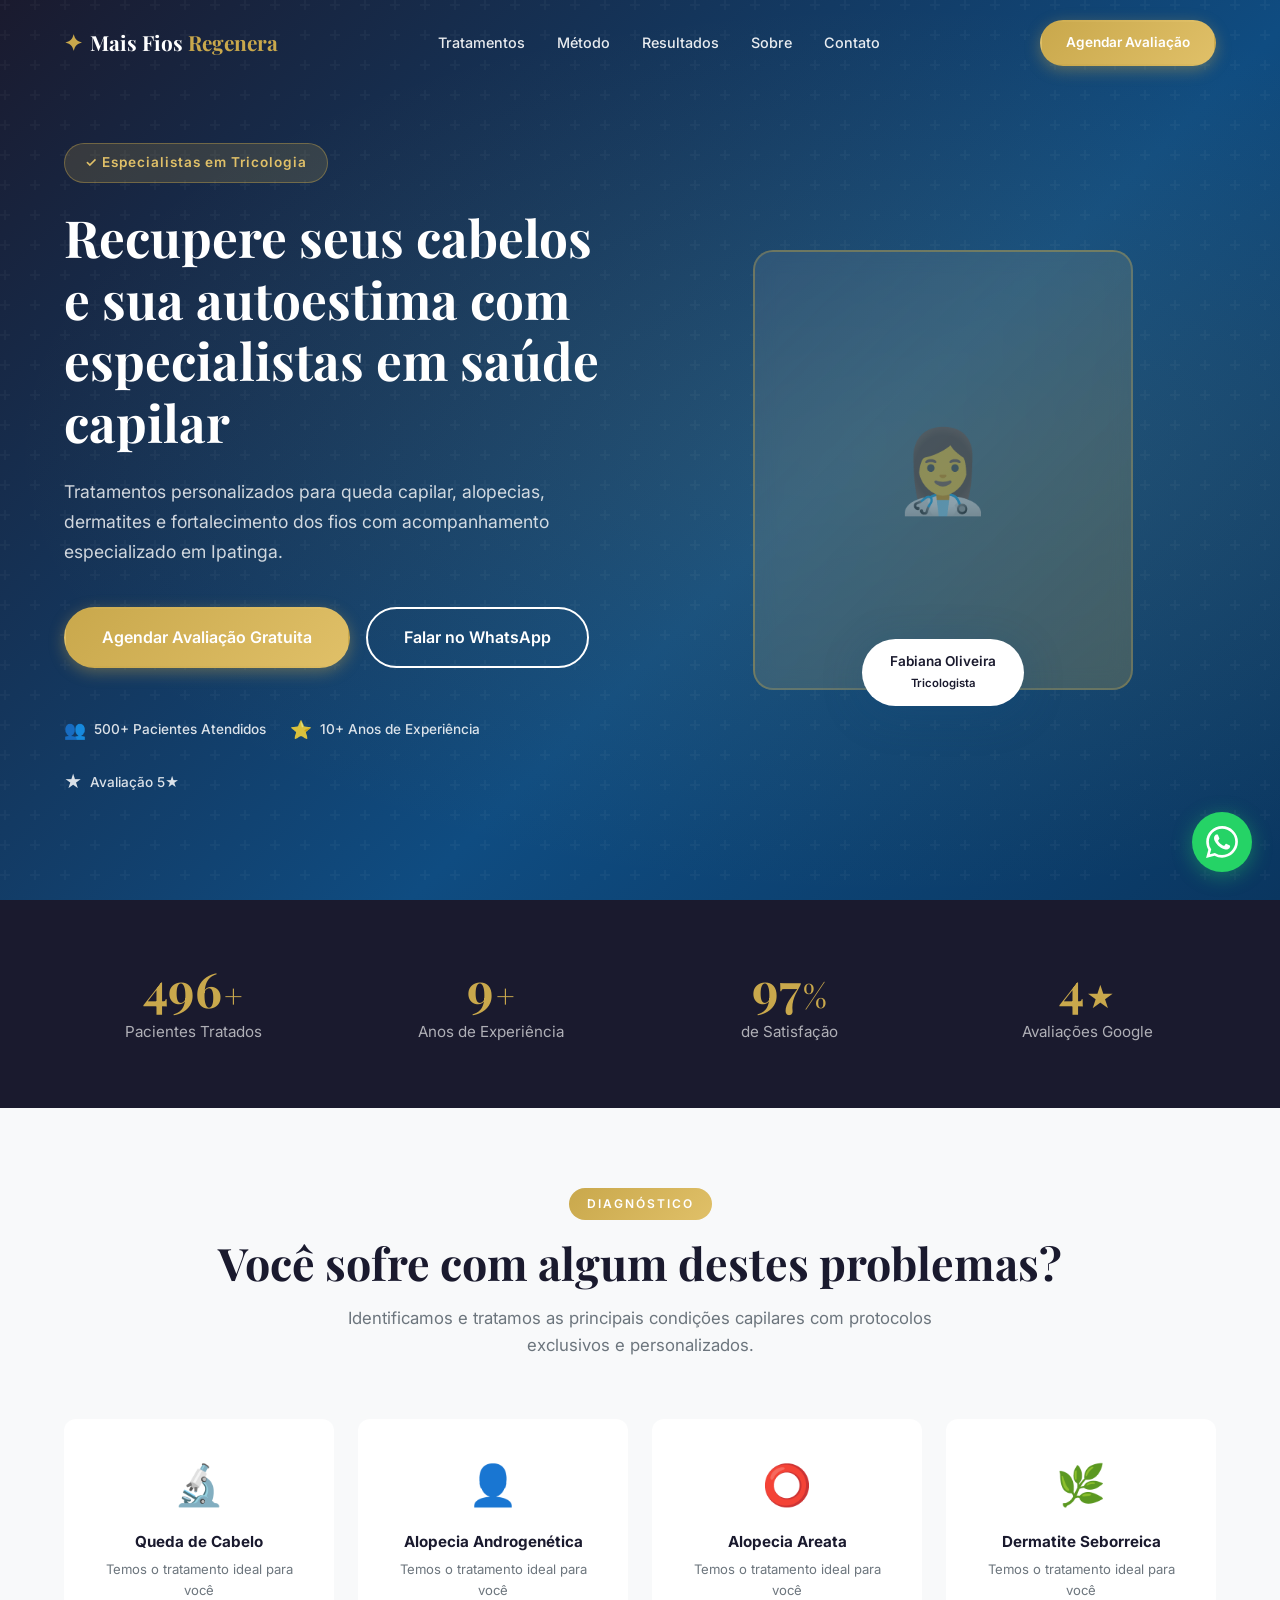
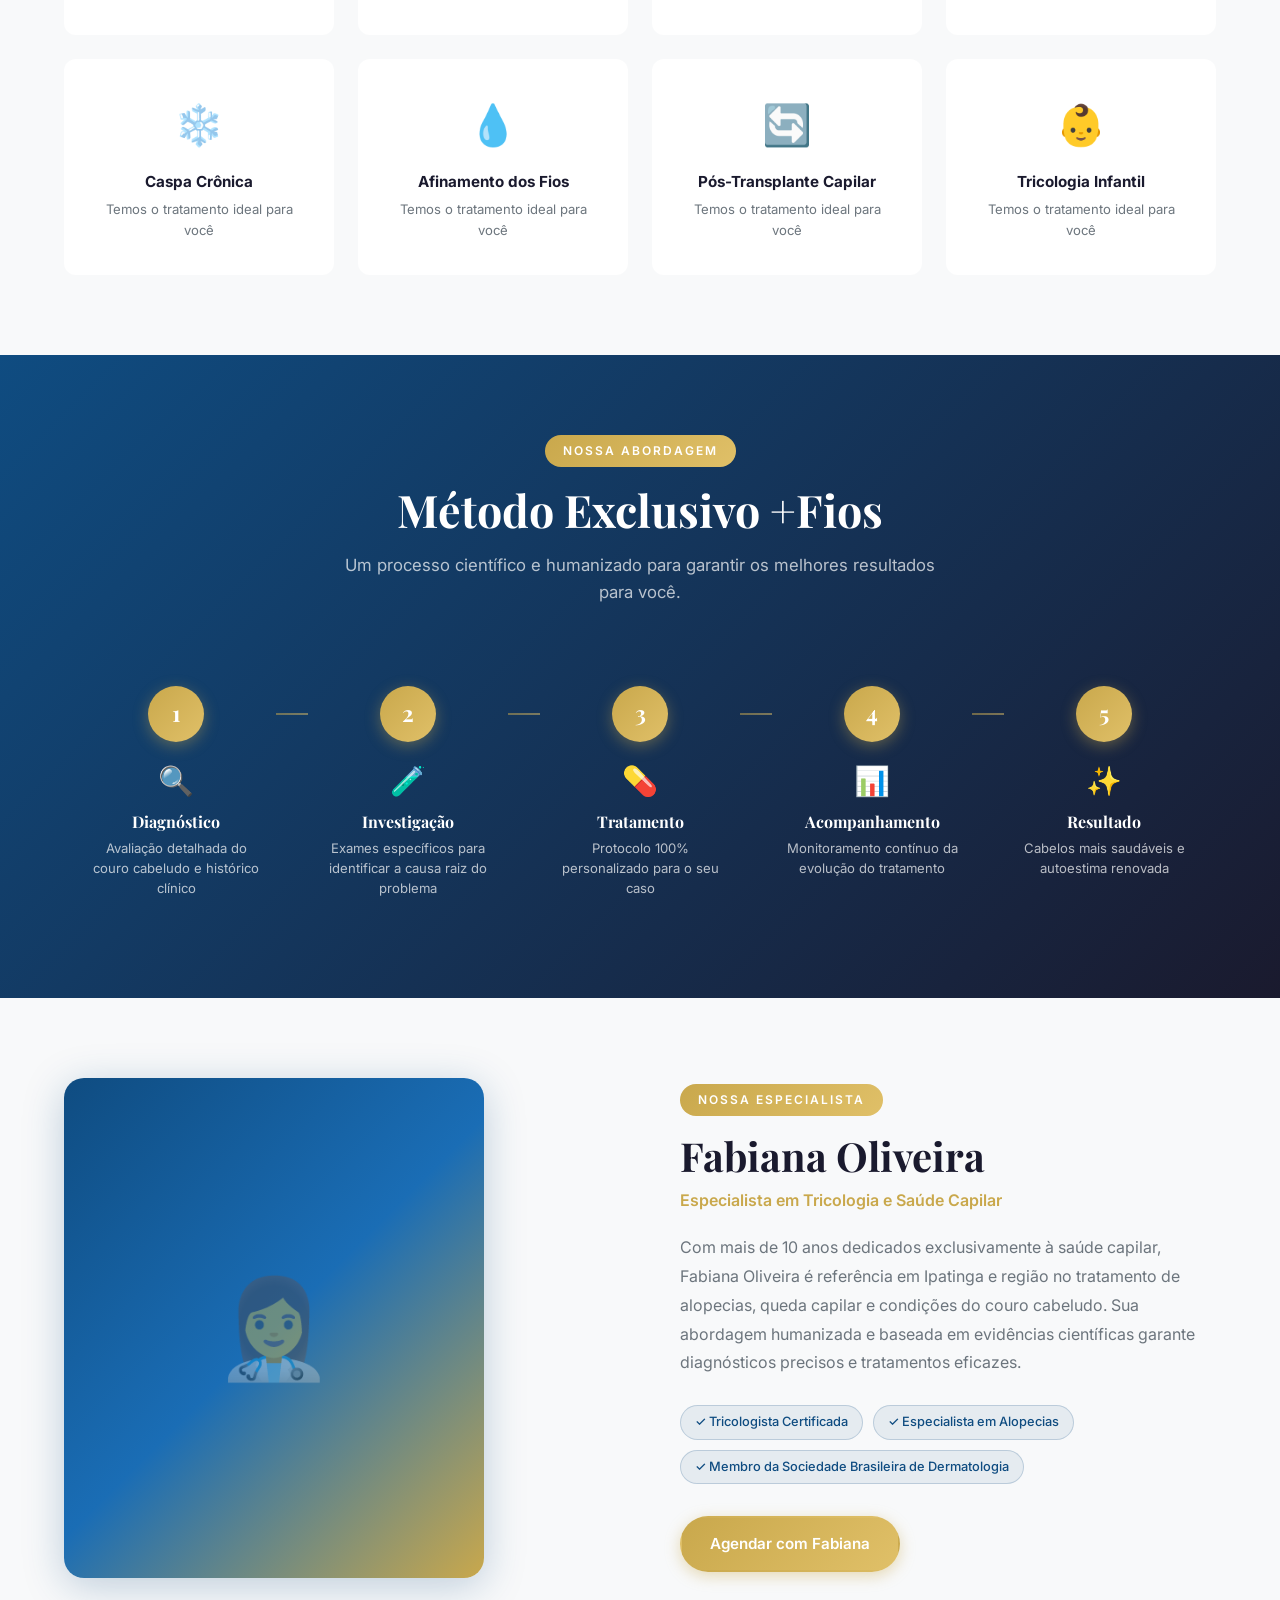
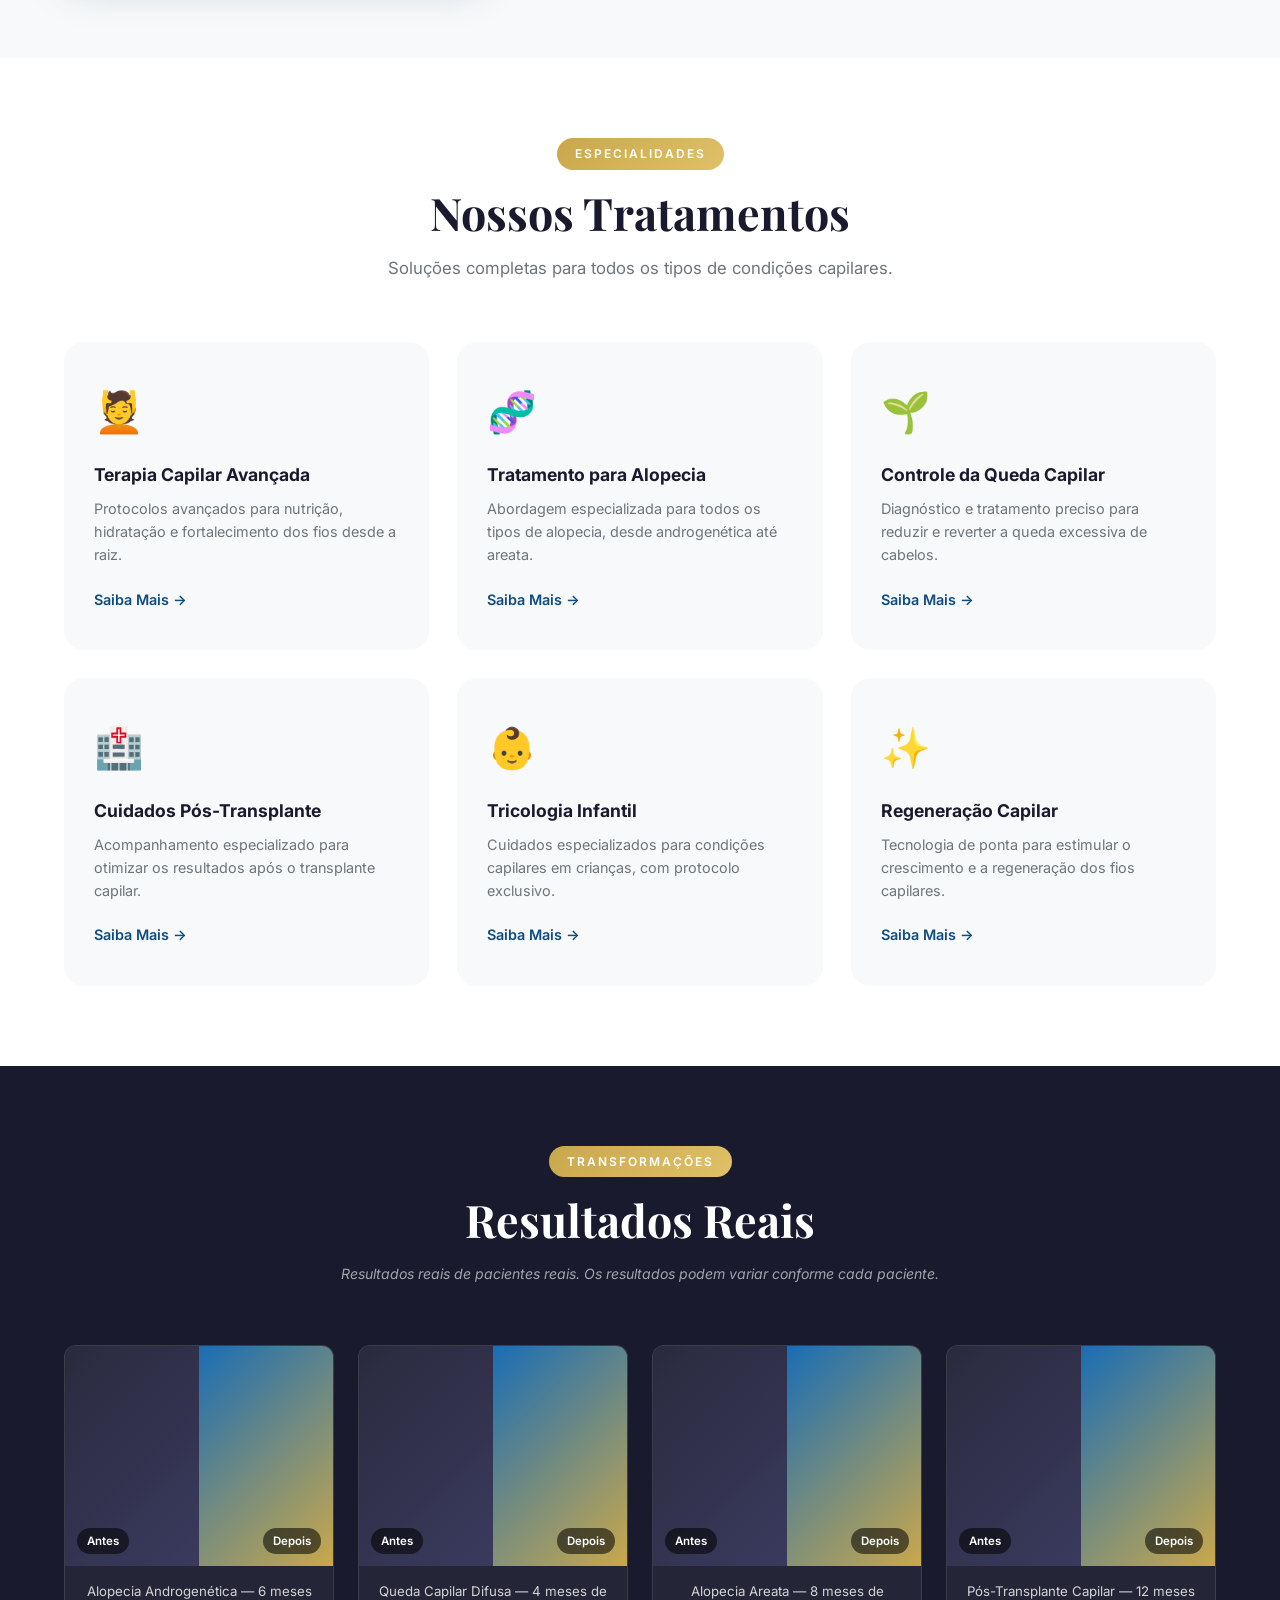
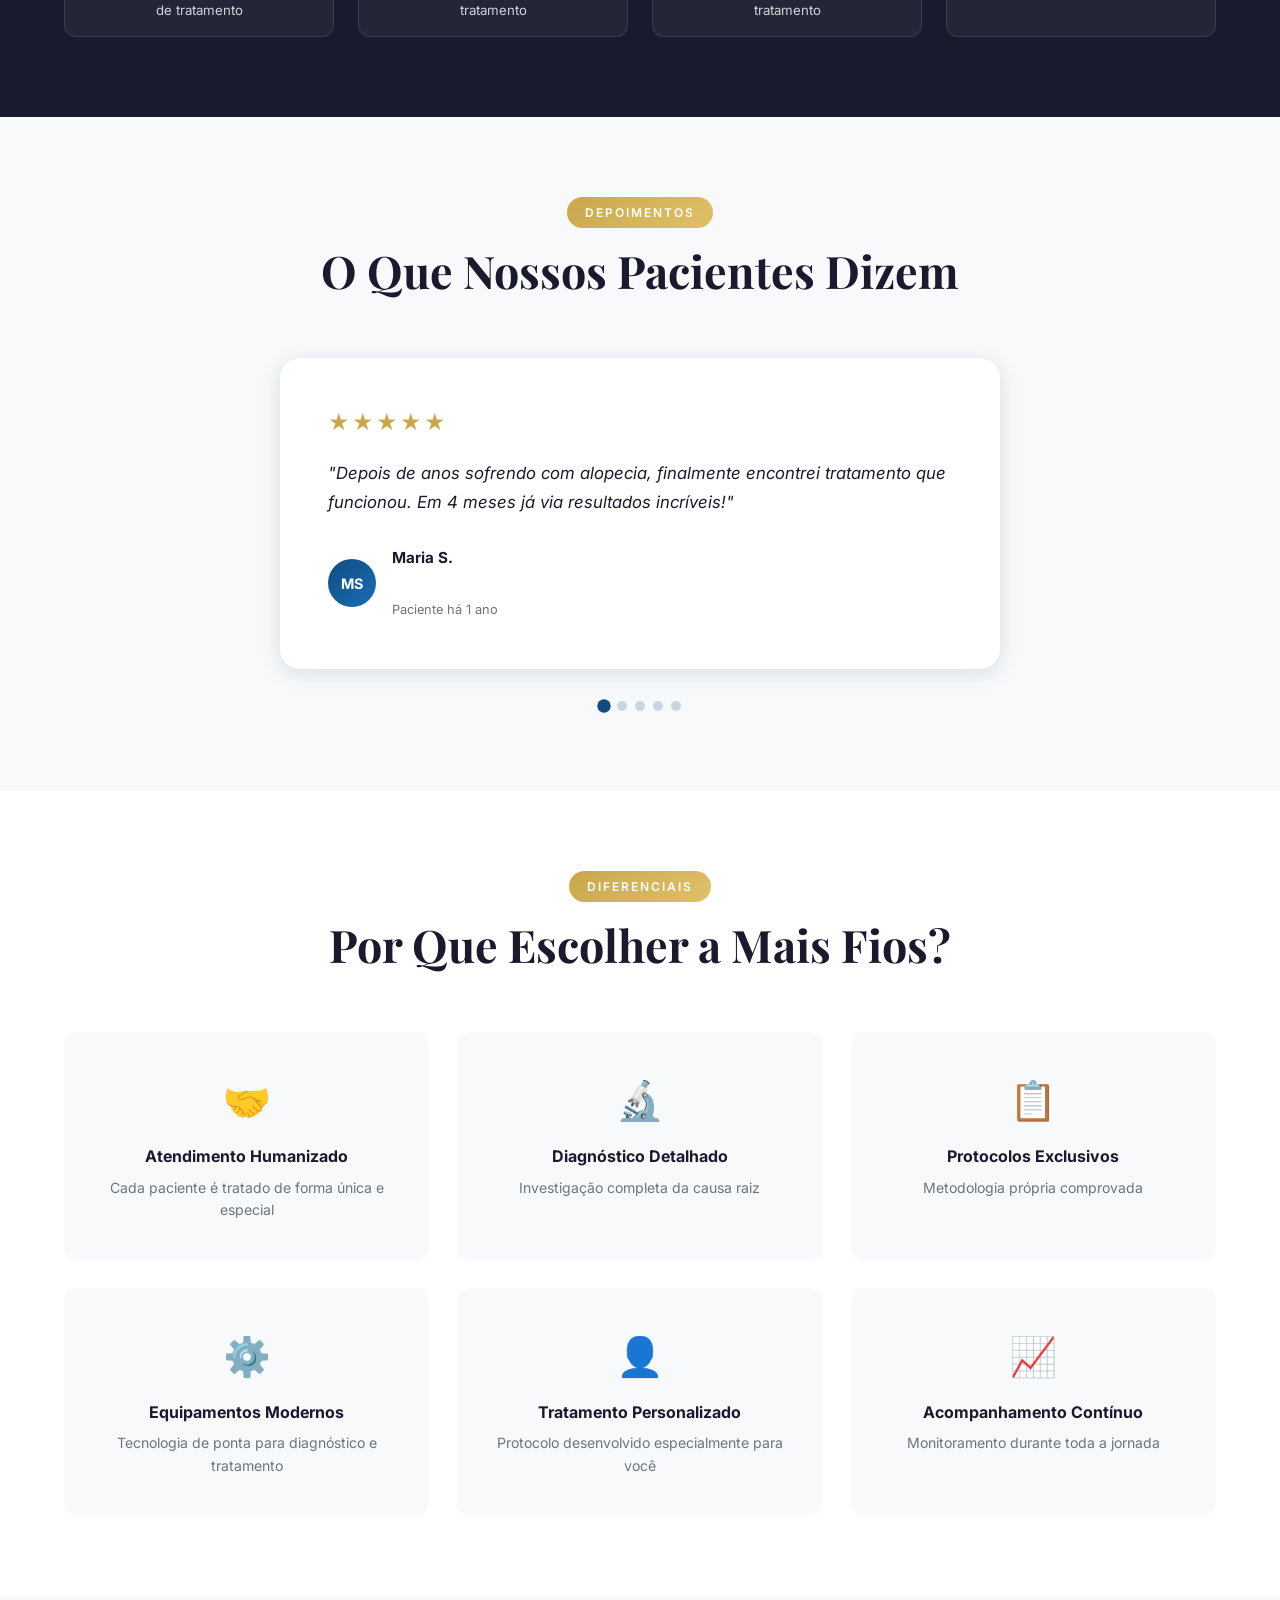
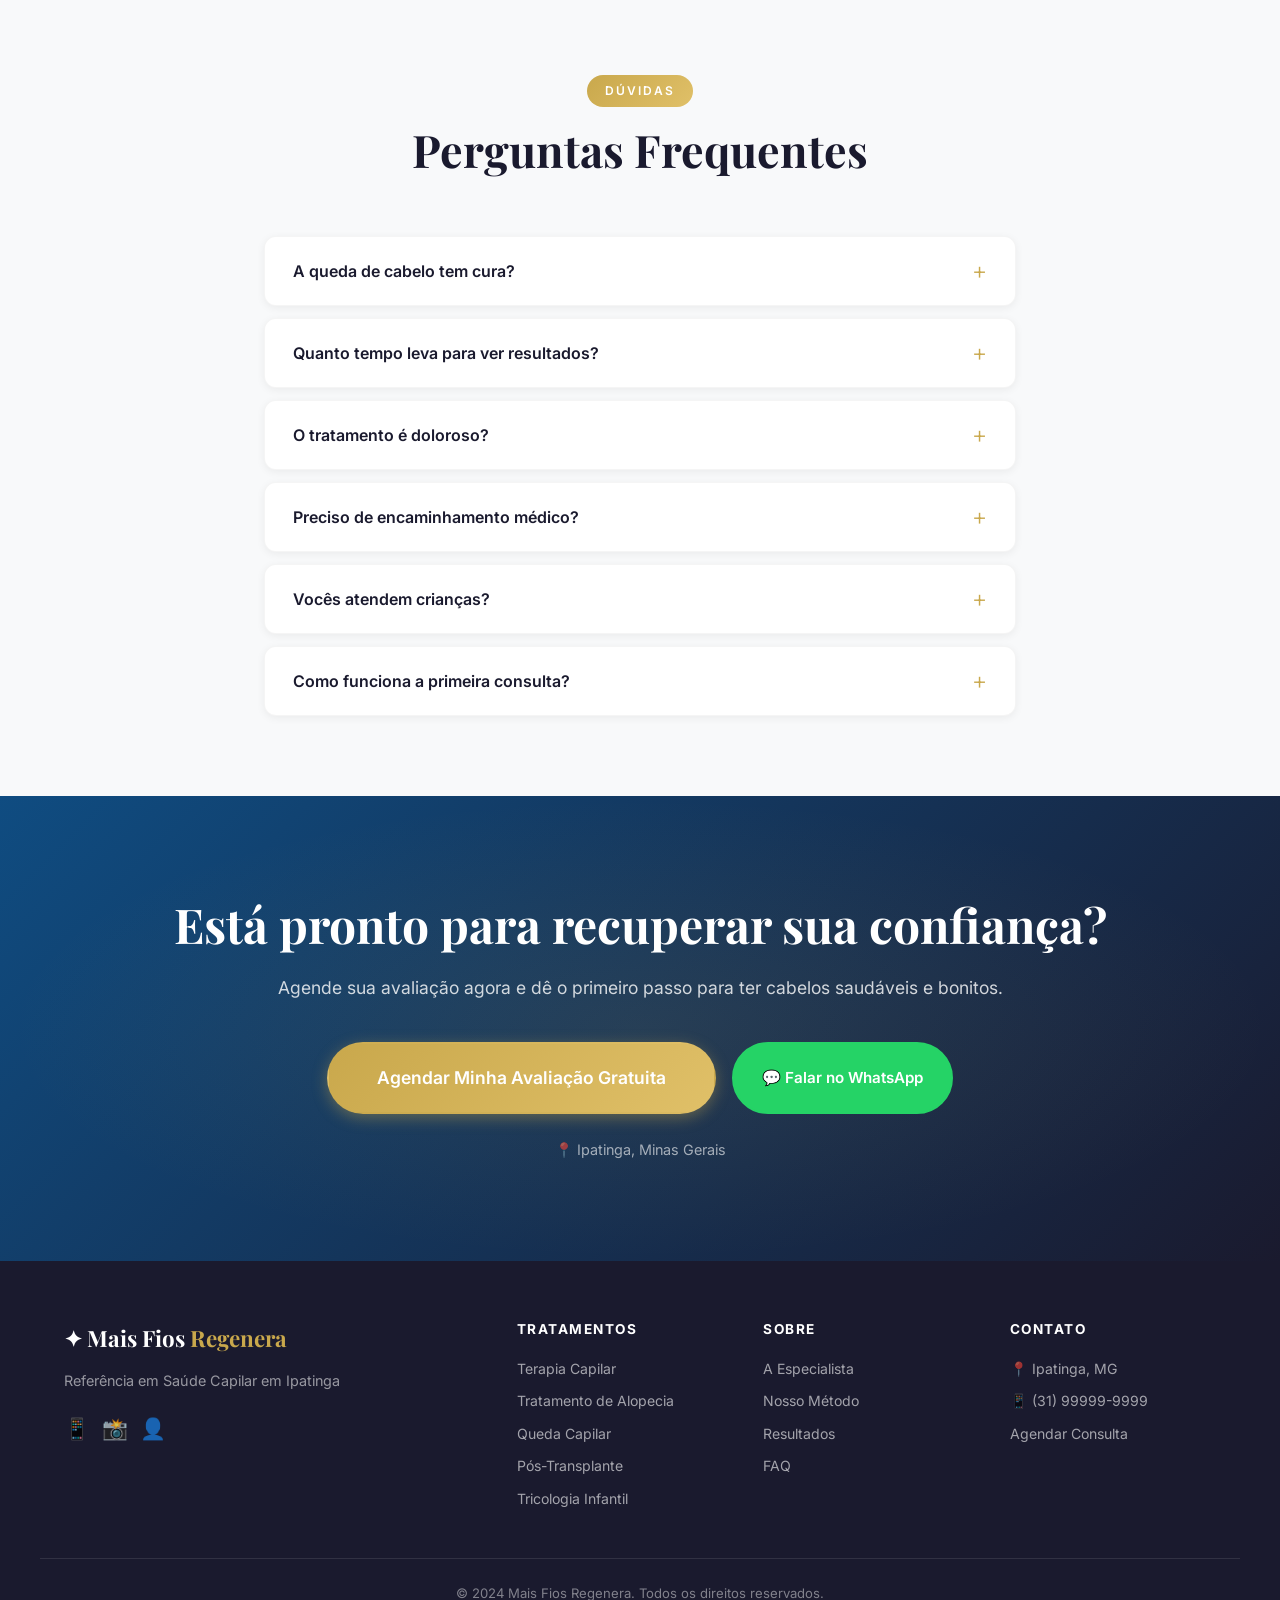
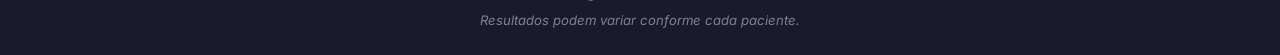
==== index.html @ d336a00e "feat: criação completa do site premium Mais Fios Regenera Site completo para clínica de tricologia c" ====
<!DOCTYPE html>
<html lang="pt-BR">
<head>
  <meta charset="UTF-8">
  <meta name="viewport" content="width=device-width, initial-scale=1.0">
  <title>Mais Fios Regenera | Clínica Capilar em Ipatinga - Especialistas em Tricologia</title>
  <meta name="description" content="Clínica especializada em tricologia e saúde capilar em Ipatinga. Tratamento para queda de cabelo, alopecia, dermatite seborreica. Mais de 500 pacientes atendidos.">
  <meta name="keywords" content="clínica capilar Ipatinga, tratamento queda cabelo Ipatinga, especialista alopecia Ipatinga, tricologista Ipatinga, saúde capilar Ipatinga">
  <meta property="og:title" content="Mais Fios Regenera | Clínica Capilar em Ipatinga">
  <meta property="og:description" content="Especialistas em tricologia e saúde capilar em Ipatinga. Tratamentos personalizados para queda capilar e alopecias.">
  <meta property="og:type" content="website">
  <meta property="og:locale" content="pt_BR">
  <link rel="preconnect" href="https://fonts.googleapis.com">
  <link rel="preconnect" href="https://fonts.gstatic.com" crossorigin>
  <link href="https://fonts.googleapis.com/css2?family=Playfair+Display:wght@400;500;600;700&family=Inter:wght@300;400;500;600;700&display=swap" rel="stylesheet">
  <link rel="stylesheet" href="style.css">
  <script type="application/ld+json">
  {
    "@context": "https://schema.org",
    "@type": "MedicalClinic",
    "name": "Mais Fios Regenera",
    "description": "Clínica especializada em tricologia e saúde capilar em Ipatinga",
    "address": {
      "@type": "PostalAddress",
      "addressLocality": "Ipatinga",
      "addressRegion": "MG",
      "addressCountry": "BR"
    },
    "telephone": "+5531999999999",
    "medicalSpecialty": "Dermatology"
  }
  </script>
</head>
<body>

<!-- NAVBAR -->
<nav class="navbar" id="navbar">
  <div class="container">
    <div class="nav-brand">
      <span class="nav-logo-icon">✦</span>
      <span class="nav-logo-text">Mais Fios <span class="gold">Regenera</span></span>
    </div>
    <ul class="nav-links" id="navLinks">
      <li><a href="#tratamentos">Tratamentos</a></li>
      <li><a href="#metodo">Método</a></li>
      <li><a href="#resultados">Resultados</a></li>
      <li><a href="#sobre">Sobre</a></li>
      <li><a href="#contato">Contato</a></li>
    </ul>
    <a href="https://wa.me/5531999999999?text=Ol%C3%A1!%20Gostaria%20de%20agendar%20uma%20avalia%C3%A7%C3%A3o%20capilar." class="btn btn-gold nav-cta" target="_blank" rel="noopener">Agendar Avaliação</a>
    <button class="hamburger" id="hamburger" aria-label="Menu">
      <span></span><span></span><span></span>
    </button>
  </div>
</nav>

<!-- HERO -->
<section class="hero" id="hero">
  <div class="hero-overlay"></div>
  <div class="container hero-content">
    <div class="hero-text">
      <div class="hero-badge reveal">✓ Especialistas em Tricologia</div>
      <h1 class="reveal">Recupere seus cabelos e sua autoestima com especialistas em saúde capilar</h1>
      <p class="hero-subtitle reveal">Tratamentos personalizados para queda capilar, alopecias, dermatites e fortalecimento dos fios com acompanhamento especializado em Ipatinga.</p>
      <div class="hero-ctas reveal">
        <a href="https://wa.me/5531999999999?text=Ol%C3%A1!%20Gostaria%20de%20agendar%20uma%20avalia%C3%A7%C3%A3o%20capilar." class="btn btn-gold btn-large" target="_blank" rel="noopener">Agendar Avaliação Gratuita</a>
        <a href="https://wa.me/5531999999999?text=Ol%C3%A1!%20Gostaria%20de%20agendar%20uma%20avalia%C3%A7%C3%A3o%20capilar." class="btn btn-outline-white btn-large" target="_blank" rel="noopener">Falar no WhatsApp</a>
      </div>
      <div class="hero-trust reveal">
        <div class="trust-badge"><span>👥</span> 500+ Pacientes Atendidos</div>
        <div class="trust-badge"><span>⭐</span> 10+ Anos de Experiência</div>
        <div class="trust-badge"><span>★</span> Avaliação 5★</div>
      </div>
    </div>
    <div class="hero-image reveal">
      <div class="hero-img-frame">
        <div class="hero-img-placeholder"></div>
        <div class="hero-img-badge">Fabiana Oliveira<br><small>Tricologista</small></div>
      </div>
    </div>
  </div>
</section>

<!-- COUNTERS -->
<section class="counters-section">
  <div class="container counters-grid">
    <div class="counter-item">
      <div><span class="counter" data-target="500">0</span><span class="counter-plus">+</span></div>
      <p>Pacientes Tratados</p>
    </div>
    <div class="counter-item">
      <div><span class="counter" data-target="10">0</span><span class="counter-plus">+</span></div>
      <p>Anos de Experiência</p>
    </div>
    <div class="counter-item">
      <div><span class="counter" data-target="98">0</span><span class="counter-plus">%</span></div>
      <p>de Satisfação</p>
    </div>
    <div class="counter-item">
      <div><span class="counter" data-target="5">0</span><span class="counter-plus">★</span></div>
      <p>Avaliações Google</p>
    </div>
  </div>
</section>

<!-- PROBLEMS -->
<section class="problems-section section-padding" id="problemas">
  <div class="container">
    <div class="section-header reveal">
      <span class="section-label">Diagnóstico</span>
      <h2>Você sofre com algum destes problemas?</h2>
      <p>Identificamos e tratamos as principais condições capilares com protocolos exclusivos e personalizados.</p>
    </div>
    <div class="problems-grid">
      <div class="problem-card reveal"><span class="problem-icon">🔬</span><h3>Queda de Cabelo</h3><p>Temos o tratamento ideal para você</p></div>
      <div class="problem-card reveal"><span class="problem-icon">👤</span><h3>Alopecia Androgenética</h3><p>Temos o tratamento ideal para você</p></div>
      <div class="problem-card reveal"><span class="problem-icon">⭕</span><h3>Alopecia Areata</h3><p>Temos o tratamento ideal para você</p></div>
      <div class="problem-card reveal"><span class="problem-icon">🌿</span><h3>Dermatite Seborreica</h3><p>Temos o tratamento ideal para você</p></div>
      <div class="problem-card reveal"><span class="problem-icon">❄️</span><h3>Caspa Crônica</h3><p>Temos o tratamento ideal para você</p></div>
      <div class="problem-card reveal"><span class="problem-icon">💧</span><h3>Afinamento dos Fios</h3><p>Temos o tratamento ideal para você</p></div>
      <div class="problem-card reveal"><span class="problem-icon">🔄</span><h3>Pós-Transplante Capilar</h3><p>Temos o tratamento ideal para você</p></div>
      <div class="problem-card reveal"><span class="problem-icon">👶</span><h3>Tricologia Infantil</h3><p>Temos o tratamento ideal para você</p></div>
    </div>
  </div>
</section>

<!-- METHOD -->
<section class="method-section section-padding" id="metodo">
  <div class="container">
    <div class="section-header reveal">
      <span class="section-label">Nossa Abordagem</span>
      <h2>Método Exclusivo +Fios</h2>
      <p>Um processo científico e humanizado para garantir os melhores resultados para você.</p>
    </div>
    <div class="timeline">
      <div class="timeline-item reveal">
        <div class="timeline-number">1</div>
        <div class="timeline-content">
          <span class="timeline-icon">🔍</span>
          <h3>Diagnóstico</h3>
          <p>Avaliação detalhada do couro cabeludo e histórico clínico</p>
        </div>
      </div>
      <div class="timeline-connector"></div>
      <div class="timeline-item reveal">
        <div class="timeline-number">2</div>
        <div class="timeline-content">
          <span class="timeline-icon">🧪</span>
          <h3>Investigação</h3>
          <p>Exames específicos para identificar a causa raiz do problema</p>
        </div>
      </div>
      <div class="timeline-connector"></div>
      <div class="timeline-item reveal">
        <div class="timeline-number">3</div>
        <div class="timeline-content">
          <span class="timeline-icon">💊</span>
          <h3>Tratamento</h3>
          <p>Protocolo 100% personalizado para o seu caso</p>
        </div>
      </div>
      <div class="timeline-connector"></div>
      <div class="timeline-item reveal">
        <div class="timeline-number">4</div>
        <div class="timeline-content">
          <span class="timeline-icon">📊</span>
          <h3>Acompanhamento</h3>
          <p>Monitoramento contínuo da evolução do tratamento</p>
        </div>
      </div>
      <div class="timeline-connector"></div>
      <div class="timeline-item reveal">
        <div class="timeline-number">5</div>
        <div class="timeline-content">
          <span class="timeline-icon">✨</span>
          <h3>Resultado</h3>
          <p>Cabelos mais saudáveis e autoestima renovada</p>
        </div>
      </div>
    </div>
  </div>
</section>

<!-- SPECIALIST -->
<section class="specialist-section section-padding" id="sobre">
  <div class="container specialist-grid">
    <div class="specialist-image reveal">
      <div class="specialist-img-frame">
        <div class="specialist-img-placeholder"></div>
      </div>
    </div>
    <div class="specialist-text reveal">
      <span class="section-label">Nossa Especialista</span>
      <h2>Fabiana Oliveira</h2>
      <p class="specialist-title">Especialista em Tricologia e Saúde Capilar</p>
      <p class="specialist-bio">Com mais de 10 anos dedicados exclusivamente à saúde capilar, Fabiana Oliveira é referência em Ipatinga e região no tratamento de alopecias, queda capilar e condições do couro cabeludo. Sua abordagem humanizada e baseada em evidências científicas garante diagnósticos precisos e tratamentos eficazes.</p>
      <div class="credentials">
        <span class="credential-badge">✓ Tricologista Certificada</span>
        <span class="credential-badge">✓ Especialista em Alopecias</span>
        <span class="credential-badge">✓ Membro da Sociedade Brasileira de Dermatologia</span>
      </div>
      <a href="https://wa.me/5531999999999?text=Ol%C3%A1!%20Gostaria%20de%20agendar%20uma%20consulta%20com%20a%20Fabiana." class="btn btn-gold" target="_blank" rel="noopener">Agendar com Fabiana</a>
    </div>
  </div>
</section>

<!-- TREATMENTS -->
<section class="treatments-section section-padding" id="tratamentos">
  <div class="container">
    <div class="section-header reveal">
      <span class="section-label">Especialidades</span>
      <h2>Nossos Tratamentos</h2>
      <p>Soluções completas para todos os tipos de condições capilares.</p>
    </div>
    <div class="treatments-grid">
      <div class="treatment-card reveal">
        <span class="treatment-icon">💆</span>
        <h3>Terapia Capilar Avançada</h3>
        <p>Protocolos avançados para nutrição, hidratação e fortalecimento dos fios desde a raiz.</p>
        <a href="tratamentos/terapia-capilar.html" class="treatment-link">Saiba Mais →</a>
      </div>
      <div class="treatment-card reveal">
        <span class="treatment-icon">🧬</span>
        <h3>Tratamento para Alopecia</h3>
        <p>Abordagem especializada para todos os tipos de alopecia, desde androgenética até areata.</p>
        <a href="tratamentos/alopecia.html" class="treatment-link">Saiba Mais →</a>
      </div>
      <div class="treatment-card reveal">
        <span class="treatment-icon">🌱</span>
        <h3>Controle da Queda Capilar</h3>
        <p>Diagnóstico e tratamento preciso para reduzir e reverter a queda excessiva de cabelos.</p>
        <a href="tratamentos/queda-capilar.html" class="treatment-link">Saiba Mais →</a>
      </div>
      <div class="treatment-card reveal">
        <span class="treatment-icon">🏥</span>
        <h3>Cuidados Pós-Transplante</h3>
        <p>Acompanhamento especializado para otimizar os resultados após o transplante capilar.</p>
        <a href="#contato" class="treatment-link">Saiba Mais →</a>
      </div>
      <div class="treatment-card reveal">
        <span class="treatment-icon">👶</span>
        <h3>Tricologia Infantil</h3>
        <p>Cuidados especializados para condições capilares em crianças, com protocolo exclusivo.</p>
        <a href="#contato" class="treatment-link">Saiba Mais →</a>
      </div>
      <div class="treatment-card reveal">
        <span class="treatment-icon">✨</span>
        <h3>Regeneração Capilar</h3>
        <p>Tecnologia de ponta para estimular o crescimento e a regeneração dos fios capilares.</p>
        <a href="#contato" class="treatment-link">Saiba Mais →</a>
      </div>
    </div>
  </div>
</section>

<!-- RESULTS -->
<section class="results-section section-padding" id="resultados">
  <div class="container">
    <div class="section-header reveal">
      <span class="section-label">Transformações</span>
      <h2>Resultados Reais</h2>
      <p class="disclaimer">Resultados reais de pacientes reais. Os resultados podem variar conforme cada paciente.</p>
    </div>
    <div class="before-after-grid">
      <div class="before-after-card reveal">
        <div class="ba-images">
          <div class="ba-before"><span>Antes</span></div>
          <div class="ba-after"><span>Depois</span></div>
        </div>
        <p class="ba-label">Alopecia Androgenética — 6 meses de tratamento</p>
      </div>
      <div class="before-after-card reveal">
        <div class="ba-images">
          <div class="ba-before"><span>Antes</span></div>
          <div class="ba-after"><span>Depois</span></div>
        </div>
        <p class="ba-label">Queda Capilar Difusa — 4 meses de tratamento</p>
      </div>
      <div class="before-after-card reveal">
        <div class="ba-images">
          <div class="ba-before"><span>Antes</span></div>
          <div class="ba-after"><span>Depois</span></div>
        </div>
        <p class="ba-label">Alopecia Areata — 8 meses de tratamento</p>
      </div>
      <div class="before-after-card reveal">
        <div class="ba-images">
          <div class="ba-before"><span>Antes</span></div>
          <div class="ba-after"><span>Depois</span></div>
        </div>
        <p class="ba-label">Pós-Transplante Capilar — 12 meses</p>
      </div>
    </div>
  </div>
</section>

<!-- TESTIMONIALS -->
<section class="testimonials-section section-padding">
  <div class="container">
    <div class="section-header reveal">
      <span class="section-label">Depoimentos</span>
      <h2>O Que Nossos Pacientes Dizem</h2>
    </div>
    <div class="carousel-wrapper">
      <div class="carousel" id="carousel">
        <div class="testimonial-card active">
          <div class="stars">★★★★★</div>
          <p>"Depois de anos sofrendo com alopecia, finalmente encontrei tratamento que funcionou. Em 4 meses já via resultados incríveis!"</p>
          <div class="testimonial-author">
            <div class="author-avatar">MS</div>
            <div><strong>Maria S.</strong><br><small>Paciente há 1 ano</small></div>
          </div>
        </div>
        <div class="testimonial-card">
          <div class="stars">★★★★★</div>
          <p>"A Fabiana é uma profissional incrível. Diagnóstico preciso e tratamento personalizado. Recomendo demais!"</p>
          <div class="testimonial-author">
            <div class="author-avatar">JP</div>
            <div><strong>João P.</strong><br><small>Paciente há 8 meses</small></div>
          </div>
        </div>
        <div class="testimonial-card">
          <div class="stars">★★★★★</div>
          <p>"Minha queda de cabelo foi controlada em 3 meses. Atendimento humanizado e resultado surpreendente."</p>
          <div class="testimonial-author">
            <div class="author-avatar">AC</div>
            <div><strong>Ana C.</strong><br><small>Paciente há 6 meses</small></div>
          </div>
        </div>
        <div class="testimonial-card">
          <div class="stars">★★★★★</div>
          <p>"Após o transplante, o acompanhamento da clínica foi fundamental para o sucesso do procedimento."</p>
          <div class="testimonial-author">
            <div class="author-avatar">CM</div>
            <div><strong>Carlos M.</strong><br><small>Paciente há 1 ano</small></div>
          </div>
        </div>
        <div class="testimonial-card">
          <div class="stars">★★★★★</div>
          <p>"Minha filha tinha alopecia areata e hoje está com os cabelos lindos graças ao tratamento!"</p>
          <div class="testimonial-author">
            <div class="author-avatar">FL</div>
            <div><strong>Fernanda L.</strong><br><small>Paciente há 2 anos</small></div>
          </div>
        </div>
      </div>
      <div class="carousel-dots" id="carouselDots"></div>
    </div>
  </div>
</section>

<!-- DIFFERENTIALS -->
<section class="differentials-section section-padding">
  <div class="container">
    <div class="section-header reveal">
      <span class="section-label">Diferenciais</span>
      <h2>Por Que Escolher a Mais Fios?</h2>
    </div>
    <div class="differentials-grid">
      <div class="differential-card reveal"><span>🤝</span><h3>Atendimento Humanizado</h3><p>Cada paciente é tratado de forma única e especial</p></div>
      <div class="differential-card reveal"><span>🔬</span><h3>Diagnóstico Detalhado</h3><p>Investigação completa da causa raiz</p></div>
      <div class="differential-card reveal"><span>📋</span><h3>Protocolos Exclusivos</h3><p>Metodologia própria comprovada</p></div>
      <div class="differential-card reveal"><span>⚙️</span><h3>Equipamentos Modernos</h3><p>Tecnologia de ponta para diagnóstico e tratamento</p></div>
      <div class="differential-card reveal"><span>👤</span><h3>Tratamento Personalizado</h3><p>Protocolo desenvolvido especialmente para você</p></div>
      <div class="differential-card reveal"><span>📈</span><h3>Acompanhamento Contínuo</h3><p>Monitoramento durante toda a jornada</p></div>
    </div>
  </div>
</section>

<!-- FAQ -->
<section class="faq-section section-padding" id="faq">
  <div class="container faq-container">
    <div class="section-header reveal">
      <span class="section-label">Dúvidas</span>
      <h2>Perguntas Frequentes</h2>
    </div>
    <div class="accordion">
      <div class="accordion-item reveal">
        <button class="accordion-header">A queda de cabelo tem cura? <span class="acc-icon">+</span></button>
        <div class="accordion-body"><p>A maioria das causas de queda capilar tem tratamento eficaz. Com diagnóstico correto e tratamento adequado, é possível controlar e reverter a queda em muitos casos.</p></div>
      </div>
      <div class="accordion-item reveal">
        <button class="accordion-header">Quanto tempo leva para ver resultados? <span class="acc-icon">+</span></button>
        <div class="accordion-body"><p>Os primeiros resultados geralmente aparecem entre 3 a 6 meses de tratamento. Cada caso é único e o tempo varia conforme a causa e o tipo de tratamento.</p></div>
      </div>
      <div class="accordion-item reveal">
        <button class="accordion-header">O tratamento é doloroso? <span class="acc-icon">+</span></button>
        <div class="accordion-body"><p>Não. Nossos tratamentos são não-invasivos e confortáveis. Alguns procedimentos podem causar leve sensação, mas sem dor significativa.</p></div>
      </div>
      <div class="accordion-item reveal">
        <button class="accordion-header">Preciso de encaminhamento médico? <span class="acc-icon">+</span></button>
        <div class="accordion-body"><p>Não é necessário encaminhamento. Você pode agendar diretamente sua avaliação conosco.</p></div>
      </div>
      <div class="accordion-item reveal">
        <button class="accordion-header">Vocês atendem crianças? <span class="acc-icon">+</span></button>
        <div class="accordion-body"><p>Sim! Temos protocolo específico para tricologia infantil, com atendimento especializado para as necessidades de cada faixa etária.</p></div>
      </div>
      <div class="accordion-item reveal">
        <button class="accordion-header">Como funciona a primeira consulta? <span class="acc-icon">+</span></button>
        <div class="accordion-body"><p>Na primeira consulta realizamos uma avaliação completa do couro cabeludo, histórico clínico e, se necessário, solicitamos exames específicos para diagnóstico preciso.</p></div>
      </div>
    </div>
  </div>
</section>

<!-- FINAL CTA -->
<section class="cta-section" id="contato">
  <div class="container cta-content reveal">
    <h2>Está pronto para recuperar sua confiança?</h2>
    <p>Agende sua avaliação agora e dê o primeiro passo para ter cabelos saudáveis e bonitos.</p>
    <div class="cta-buttons">
      <a href="https://wa.me/5531999999999?text=Ol%C3%A1!%20Gostaria%20de%20agendar%20uma%20avalia%C3%A7%C3%A3o%20capilar." class="btn btn-gold btn-xlarge" target="_blank" rel="noopener">Agendar Minha Avaliação Gratuita</a>
      <a href="https://wa.me/5531999999999?text=Ol%C3%A1!%20Gostaria%20de%20agendar%20uma%20avalia%C3%A7%C3%A3o%20capilar." class="btn btn-wa" target="_blank" rel="noopener">💬 Falar no WhatsApp</a>
    </div>
    <div class="cta-location">📍 Ipatinga, Minas Gerais</div>
  </div>
</section>

<!-- FOOTER -->
<footer class="footer">
  <div class="container footer-grid">
    <div class="footer-brand">
      <div class="footer-logo">✦ Mais Fios <span class="gold">Regenera</span></div>
      <p>Referência em Saúde Capilar em Ipatinga</p>
      <div class="footer-social">
        <a href="https://wa.me/5531999999999" target="_blank" rel="noopener" aria-label="WhatsApp">📱</a>
        <a href="#" aria-label="Instagram">📸</a>
        <a href="#" aria-label="Facebook">👤</a>
      </div>
    </div>
    <div class="footer-col">
      <h4>Tratamentos</h4>
      <ul>
        <li><a href="tratamentos/terapia-capilar.html">Terapia Capilar</a></li>
        <li><a href="tratamentos/alopecia.html">Tratamento de Alopecia</a></li>
        <li><a href="tratamentos/queda-capilar.html">Queda Capilar</a></li>
        <li><a href="#tratamentos">Pós-Transplante</a></li>
        <li><a href="#tratamentos">Tricologia Infantil</a></li>
      </ul>
    </div>
    <div class="footer-col">
      <h4>Sobre</h4>
      <ul>
        <li><a href="#sobre">A Especialista</a></li>
        <li><a href="#metodo">Nosso Método</a></li>
        <li><a href="#resultados">Resultados</a></li>
        <li><a href="#faq">FAQ</a></li>
      </ul>
    </div>
    <div class="footer-col">
      <h4>Contato</h4>
      <ul>
        <li>📍 Ipatinga, MG</li>
        <li><a href="https://wa.me/5531999999999" target="_blank" rel="noopener">📱 (31) 99999-9999</a></li>
        <li><a href="#contato">Agendar Consulta</a></li>
      </ul>
    </div>
  </div>
  <div class="footer-bottom">
    <div class="container">
      <p>© 2024 Mais Fios Regenera. Todos os direitos reservados.</p>
      <p class="footer-disclaimer">Resultados podem variar conforme cada paciente.</p>
    </div>
  </div>
</footer>

<!-- WhatsApp Float -->
<a href="https://wa.me/5531999999999?text=Ol%C3%A1!%20Gostaria%20de%20agendar%20uma%20avalia%C3%A7%C3%A3o%20capilar." class="whatsapp-float" target="_blank" rel="noopener" aria-label="WhatsApp" id="waFloat">
  <svg viewBox="0 0 24 24" fill="currentColor"><path d="M17.472 14.382c-.297-.149-1.758-.867-2.03-.967-.273-.099-.471-.148-.67.15-.197.297-.767.966-.94 1.164-.173.199-.347.223-.644.075-.297-.15-1.255-.463-2.39-1.475-.883-.788-1.48-1.761-1.653-2.059-.173-.297-.018-.458.13-.606.134-.133.298-.347.446-.52.149-.174.198-.298.298-.497.099-.198.05-.371-.025-.52-.075-.149-.669-1.612-.916-2.207-.242-.579-.487-.5-.669-.51-.173-.008-.371-.01-.57-.01-.198 0-.52.074-.792.372-.272.297-1.04 1.016-1.04 2.479 0 1.462 1.065 2.875 1.213 3.074.149.198 2.096 3.2 5.077 4.487.709.306 1.262.489 1.694.625.712.227 1.36.195 1.871.118.571-.085 1.758-.719 2.006-1.413.248-.694.248-1.289.173-1.413-.074-.124-.272-.198-.57-.347m-5.421 7.403h-.004a9.87 9.87 0 01-5.031-1.378l-.361-.214-3.741.982.998-3.648-.235-.374a9.86 9.86 0 01-1.51-5.26c.001-5.45 4.436-9.884 9.888-9.884 2.64 0 5.122 1.03 6.988 2.898a9.825 9.825 0 012.893 6.994c-.003 5.45-4.437 9.884-9.885 9.884m8.413-18.297A11.815 11.815 0 0012.05 0C5.495 0 .16 5.335.157 11.892c0 2.096.547 4.142 1.588 5.945L.057 24l6.305-1.654a11.882 11.882 0 005.683 1.448h.005c6.554 0 11.89-5.335 11.893-11.893a11.821 11.821 0 00-3.48-8.413z"/></svg>
</a>

<script src="script.js"></script>
</body>
</html>
---- style.css ----
/* ===========================
   MAIS FIOS REGENERA - CSS
   =========================== */

/* ===== CSS VARIABLES ===== */
:root {
  --primary: #0F4C81;
  --primary-light: #1A6DB5;
  --gold: #C9A84C;
  --gold-light: #E0C068;
  --white: #FFFFFF;
  --gray-light: #F8F9FA;
  --gray: #6C757D;
  --dark: #1A1A2E;
  --shadow: 0 4px 20px rgba(15, 76, 129, 0.15);
  --shadow-lg: 0 8px 40px rgba(15, 76, 129, 0.25);
  --radius: 12px;
  --radius-lg: 20px;
  --transition: all 0.3s ease;
}

/* ===== RESET & BASE ===== */
*, *::before, *::after {
  box-sizing: border-box;
  margin: 0;
  padding: 0;
}

html {
  scroll-behavior: smooth;
}

body {
  font-family: 'Inter', sans-serif;
  color: var(--dark);
  background: var(--white);
  line-height: 1.6;
  overflow-x: hidden;
}

h1, h2, h3, h4 {
  font-family: 'Playfair Display', serif;
  line-height: 1.2;
}

a {
  text-decoration: none;
  color: inherit;
}

ul {
  list-style: none;
}

img {
  max-width: 100%;
  height: auto;
}

/* ===== UTILITIES ===== */
.container {
  max-width: 1200px;
  margin: 0 auto;
  padding: 0 24px;
}

.section-padding {
  padding: 80px 0;
}

.gold {
  color: var(--gold);
}

.section-header {
  text-align: center;
  margin-bottom: 60px;
}

.section-label {
  display: inline-block;
  background: linear-gradient(135deg, var(--gold), var(--gold-light));
  color: var(--white);
  font-size: 0.75rem;
  font-weight: 600;
  letter-spacing: 2px;
  text-transform: uppercase;
  padding: 6px 18px;
  border-radius: 50px;
  margin-bottom: 16px;
}

.section-header h2 {
  font-size: clamp(1.8rem, 4vw, 2.8rem);
  color: var(--dark);
  margin-bottom: 16px;
}

.section-header p {
  font-size: 1.05rem;
  color: var(--gray);
  max-width: 600px;
  margin: 0 auto;
}

/* ===== BUTTONS ===== */
.btn {
  display: inline-flex;
  align-items: center;
  justify-content: center;
  gap: 8px;
  padding: 14px 28px;
  border-radius: 50px;
  font-family: 'Inter', sans-serif;
  font-size: 0.95rem;
  font-weight: 600;
  cursor: pointer;
  transition: var(--transition);
  border: 2px solid transparent;
  white-space: nowrap;
}

.btn-gold {
  background: linear-gradient(135deg, var(--gold), var(--gold-light));
  color: var(--white);
  box-shadow: 0 4px 15px rgba(201, 168, 76, 0.4);
}

.btn-gold:hover {
  transform: translateY(-2px);
  box-shadow: 0 8px 25px rgba(201, 168, 76, 0.55);
}

.btn-outline-white {
  background: transparent;
  border-color: var(--white);
  color: var(--white);
}

.btn-outline-white:hover {
  background: var(--white);
  color: var(--primary);
}

.btn-large {
  padding: 16px 36px;
  font-size: 1rem;
}

.btn-xlarge {
  padding: 20px 48px;
  font-size: 1.1rem;
}

.btn-wa {
  background: #25D366;
  color: var(--white);
  border-color: #25D366;
}

.btn-wa:hover {
  background: #128C7E;
  border-color: #128C7E;
  transform: translateY(-2px);
}

/* ===== NAVBAR ===== */
.navbar {
  position: fixed;
  top: 0;
  left: 0;
  right: 0;
  z-index: 1000;
  padding: 20px 0;
  transition: var(--transition);
}

.navbar .container {
  display: flex;
  align-items: center;
  justify-content: space-between;
  gap: 20px;
}

.nav-brand {
  display: flex;
  align-items: center;
  gap: 8px;
  font-family: 'Playfair Display', serif;
  font-size: 1.3rem;
  font-weight: 700;
  color: var(--white);
  cursor: default;
}

.nav-logo-icon {
  color: var(--gold);
  font-size: 1.4rem;
}

.nav-links {
  display: flex;
  gap: 32px;
  align-items: center;
}

.nav-links a {
  color: rgba(255, 255, 255, 0.9);
  font-size: 0.9rem;
  font-weight: 500;
  transition: var(--transition);
  position: relative;
}

.nav-links a::after {
  content: '';
  position: absolute;
  bottom: -4px;
  left: 0;
  right: 0;
  height: 2px;
  background: var(--gold);
  transform: scaleX(0);
  transition: var(--transition);
}

.nav-links a:hover {
  color: var(--gold);
}

.nav-links a:hover::after {
  transform: scaleX(1);
}

.nav-cta {
  padding: 10px 24px;
  font-size: 0.85rem;
}

.hamburger {
  display: none;
  flex-direction: column;
  gap: 5px;
  background: none;
  border: none;
  cursor: pointer;
  padding: 4px;
  z-index: 1001;
}

.hamburger span {
  display: block;
  width: 24px;
  height: 2px;
  background: var(--white);
  transition: var(--transition);
  border-radius: 2px;
}

/* Scrolled navbar */
.navbar.scrolled {
  background: rgba(255, 255, 255, 0.97);
  backdrop-filter: blur(20px);
  -webkit-backdrop-filter: blur(20px);
  padding: 12px 0;
  box-shadow: 0 2px 20px rgba(0, 0, 0, 0.1);
}

.navbar.scrolled .nav-brand {
  color: var(--dark);
}

.navbar.scrolled .nav-links a {
  color: var(--dark);
}

.navbar.scrolled .nav-links a:hover {
  color: var(--primary);
}

.navbar.scrolled .hamburger span {
  background: var(--dark);
}

/* ===== HERO ===== */
.hero {
  min-height: 100vh;
  background: linear-gradient(135deg, var(--dark) 0%, var(--primary) 60%, #0a3660 100%);
  position: relative;
  display: flex;
  align-items: center;
  padding: 100px 0 60px;
  overflow: hidden;
}

.hero::before {
  content: '';
  position: absolute;
  inset: 0;
  background-image: url("data:image/svg+xml,%3Csvg width='60' height='60' viewBox='0 0 60 60' xmlns='http://www.w3.org/2000/svg'%3E%3Cg fill='none' fill-rule='evenodd'%3E%3Cg fill='%23ffffff' fill-opacity='0.03'%3E%3Cpath d='M36 34v-4h-2v4h-4v2h4v4h2v-4h4v-2h-4zm0-30V0h-2v4h-4v2h4v4h2V6h4V4h-4zM6 34v-4H4v4H0v2h4v4h2v-4h4v-2H6zM6 4V0H4v4H0v2h4v4h2V6h4V4H6z'/%3E%3C/g%3E%3C/g%3E%3C/svg%3E");
}

.hero-overlay {
  position: absolute;
  inset: 0;
  background: radial-gradient(ellipse at 70% 50%, rgba(201, 168, 76, 0.12) 0%, transparent 70%);
}

.hero-content {
  display: grid;
  grid-template-columns: 1fr 1fr;
  gap: 60px;
  align-items: center;
  position: relative;
  z-index: 1;
}

.hero-badge {
  display: inline-flex;
  align-items: center;
  gap: 8px;
  background: rgba(201, 168, 76, 0.18);
  border: 1px solid rgba(201, 168, 76, 0.4);
  color: var(--gold-light);
  padding: 8px 20px;
  border-radius: 50px;
  font-size: 0.85rem;
  font-weight: 600;
  letter-spacing: 1px;
  margin-bottom: 24px;
}

.hero-text h1 {
  font-size: clamp(2rem, 4vw, 3.2rem);
  color: var(--white);
  margin-bottom: 24px;
}

.hero-subtitle {
  font-size: 1.1rem;
  color: rgba(255, 255, 255, 0.8);
  margin-bottom: 40px;
  line-height: 1.7;
}

.hero-ctas {
  display: flex;
  gap: 16px;
  flex-wrap: wrap;
  margin-bottom: 48px;
}

.hero-trust {
  display: flex;
  gap: 24px;
  flex-wrap: wrap;
}

.trust-badge {
  display: flex;
  align-items: center;
  gap: 8px;
  color: rgba(255, 255, 255, 0.85);
  font-size: 0.85rem;
  font-weight: 500;
}

.trust-badge span {
  font-size: 1.1rem;
}

.hero-image {
  display: flex;
  justify-content: center;
  align-items: center;
}

.hero-img-frame {
  position: relative;
  width: 380px;
  height: 440px;
}

.hero-img-placeholder {
  width: 100%;
  height: 100%;
  border-radius: var(--radius-lg);
  background: linear-gradient(135deg, rgba(255, 255, 255, 0.08) 0%, rgba(201, 168, 76, 0.25) 100%);
  border: 2px solid rgba(201, 168, 76, 0.35);
  backdrop-filter: blur(10px);
  -webkit-backdrop-filter: blur(10px);
  position: relative;
  overflow: hidden;
}

.hero-img-placeholder::after {
  content: '👩‍⚕️';
  position: absolute;
  top: 50%;
  left: 50%;
  transform: translate(-50%, -50%);
  font-size: 5rem;
  opacity: 0.4;
}

.hero-img-badge {
  position: absolute;
  bottom: -16px;
  left: 50%;
  transform: translateX(-50%);
  background: var(--white);
  color: var(--dark);
  padding: 12px 28px;
  border-radius: 50px;
  font-size: 0.85rem;
  font-weight: 600;
  text-align: center;
  box-shadow: var(--shadow-lg);
  white-space: nowrap;
}

/* ===== COUNTERS ===== */
.counters-section {
  background: var(--dark);
  padding: 64px 0;
}

.counters-grid {
  display: grid;
  grid-template-columns: repeat(4, 1fr);
  gap: 40px;
  text-align: center;
}

.counter-item {
  color: var(--white);
}

.counter-item > div {
  display: flex;
  align-items: baseline;
  justify-content: center;
  gap: 2px;
}

.counter-item p {
  color: rgba(255, 255, 255, 0.65);
  font-size: 0.95rem;
  margin-top: 8px;
}

.counter {
  font-family: 'Playfair Display', serif;
  font-size: 3rem;
  font-weight: 700;
  color: var(--gold);
  line-height: 1;
}

.counter-plus {
  font-family: 'Playfair Display', serif;
  font-size: 2rem;
  color: var(--gold);
  line-height: 1;
}

/* ===== PROBLEMS ===== */
.problems-section {
  background: var(--gray-light);
}

.problems-grid {
  display: grid;
  grid-template-columns: repeat(4, 1fr);
  gap: 24px;
}

.problem-card {
  background: var(--white);
  border-radius: var(--radius);
  padding: 32px 24px;
  text-align: center;
  transition: var(--transition);
  border: 2px solid transparent;
  cursor: default;
}

.problem-card:hover {
  transform: translateY(-8px);
  border-color: var(--primary);
  box-shadow: 0 0 0 4px rgba(15, 76, 129, 0.07), var(--shadow-lg);
}

.problem-icon {
  font-size: 2.5rem;
  display: block;
  margin-bottom: 16px;
}

.problem-card h3 {
  font-size: 0.95rem;
  color: var(--dark);
  margin-bottom: 8px;
  font-family: 'Inter', sans-serif;
  font-weight: 700;
}

.problem-card p {
  font-size: 0.82rem;
  color: var(--gray);
}

/* ===== METHOD ===== */
.method-section {
  background: linear-gradient(135deg, var(--primary) 0%, var(--dark) 100%);
}

.method-section .section-header h2 {
  color: var(--white);
}

.method-section .section-header p {
  color: rgba(255, 255, 255, 0.7);
}

.timeline {
  display: flex;
  align-items: flex-start;
  justify-content: center;
  gap: 0;
  flex-wrap: nowrap;
  padding: 20px 0;
}

.timeline-item {
  display: flex;
  flex-direction: column;
  align-items: center;
  text-align: center;
  min-width: 160px;
  flex: 1;
  max-width: 200px;
}

.timeline-number {
  width: 56px;
  height: 56px;
  border-radius: 50%;
  background: linear-gradient(135deg, var(--gold), var(--gold-light));
  color: var(--white);
  font-family: 'Playfair Display', serif;
  font-size: 1.4rem;
  font-weight: 700;
  display: flex;
  align-items: center;
  justify-content: center;
  margin-bottom: 16px;
  box-shadow: 0 4px 15px rgba(201, 168, 76, 0.4);
  flex-shrink: 0;
  position: relative;
  z-index: 1;
}

.timeline-content {
  padding: 0 12px;
}

.timeline-icon {
  font-size: 1.8rem;
  display: block;
  margin-bottom: 8px;
}

.timeline-content h3 {
  color: var(--white);
  font-size: 1rem;
  margin-bottom: 8px;
}

.timeline-content p {
  color: rgba(255, 255, 255, 0.7);
  font-size: 0.82rem;
  line-height: 1.5;
}

.timeline-connector {
  height: 2px;
  flex: 0 0 32px;
  background: linear-gradient(90deg, var(--gold), var(--gold-light));
  position: relative;
  top: 27px;
  opacity: 0.5;
}

/* ===== SPECIALIST ===== */
.specialist-section {
  background: var(--gray-light);
}

.specialist-grid {
  display: grid;
  grid-template-columns: 1fr 1fr;
  gap: 80px;
  align-items: center;
}

.specialist-img-frame {
  width: 100%;
  max-width: 420px;
  height: 500px;
}

.specialist-img-placeholder {
  width: 100%;
  height: 100%;
  border-radius: var(--radius-lg);
  background: linear-gradient(135deg, var(--primary) 0%, var(--primary-light) 50%, var(--gold) 100%);
  box-shadow: var(--shadow-lg);
  position: relative;
  overflow: hidden;
}

.specialist-img-placeholder::after {
  content: '👩‍⚕️';
  position: absolute;
  top: 50%;
  left: 50%;
  transform: translate(-50%, -50%);
  font-size: 6rem;
  opacity: 0.35;
}

.specialist-text .section-label {
  display: inline-block;
  margin-bottom: 16px;
}

.specialist-text h2 {
  font-size: 2.5rem;
  color: var(--dark);
  margin-bottom: 8px;
}

.specialist-title {
  font-size: 1rem;
  color: var(--gold);
  font-weight: 600;
  margin-bottom: 20px;
  font-family: 'Inter', sans-serif;
}

.specialist-bio {
  color: var(--gray);
  line-height: 1.8;
  margin-bottom: 28px;
  font-size: 1rem;
}

.credentials {
  display: flex;
  flex-wrap: wrap;
  gap: 10px;
  margin-bottom: 32px;
}

.credential-badge {
  background: rgba(15, 76, 129, 0.08);
  border: 1px solid rgba(15, 76, 129, 0.2);
  color: var(--primary);
  padding: 6px 14px;
  border-radius: 50px;
  font-size: 0.8rem;
  font-weight: 500;
}

/* ===== TREATMENTS ===== */
.treatments-section {
  background: var(--white);
}

.treatments-grid {
  display: grid;
  grid-template-columns: repeat(3, 1fr);
  gap: 28px;
}

.treatment-card {
  background: var(--gray-light);
  border-radius: var(--radius-lg);
  padding: 36px 28px;
  transition: var(--transition);
  border: 2px solid transparent;
  position: relative;
  overflow: hidden;
}

.treatment-card::before {
  content: '';
  position: absolute;
  top: 0;
  left: 0;
  right: 0;
  height: 3px;
  background: linear-gradient(90deg, var(--primary), var(--gold));
  transform: scaleX(0);
  transition: var(--transition);
  transform-origin: left;
}

.treatment-card:hover {
  transform: translateY(-8px);
  border-color: rgba(15, 76, 129, 0.2);
  box-shadow: var(--shadow-lg);
  background: var(--white);
}

.treatment-card:hover::before {
  transform: scaleX(1);
}

.treatment-icon {
  font-size: 2.5rem;
  display: block;
  margin-bottom: 20px;
}

.treatment-card h3 {
  font-size: 1.1rem;
  color: var(--dark);
  margin-bottom: 12px;
  font-family: 'Inter', sans-serif;
  font-weight: 700;
}

.treatment-card p {
  color: var(--gray);
  font-size: 0.9rem;
  line-height: 1.6;
  margin-bottom: 20px;
}

.treatment-link {
  color: var(--primary);
  font-weight: 600;
  font-size: 0.9rem;
  transition: var(--transition);
}

.treatment-link:hover {
  color: var(--gold);
}

/* ===== RESULTS ===== */
.results-section {
  background: var(--dark);
}

.results-section .section-header h2 {
  color: var(--white);
}

.results-section .section-header p {
  color: rgba(255, 255, 255, 0.6);
}

.disclaimer {
  font-size: 0.88rem !important;
  font-style: italic;
}

.before-after-grid {
  display: grid;
  grid-template-columns: repeat(4, 1fr);
  gap: 24px;
}

.before-after-card {
  border-radius: var(--radius);
  overflow: hidden;
  background: rgba(255, 255, 255, 0.05);
  border: 1px solid rgba(255, 255, 255, 0.1);
  transition: var(--transition);
}

.before-after-card:hover {
  transform: translateY(-8px);
  border-color: rgba(201, 168, 76, 0.5);
  box-shadow: 0 8px 30px rgba(201, 168, 76, 0.15);
}

.ba-images {
  display: flex;
  height: 220px;
}

.ba-before {
  flex: 1;
  background: linear-gradient(135deg, #2a2a3e 0%, #3a3a5e 100%);
  display: flex;
  align-items: flex-end;
  justify-content: flex-start;
  padding: 12px;
}

.ba-after {
  flex: 1;
  background: linear-gradient(135deg, #1A6DB5 0%, #C9A84C 100%);
  display: flex;
  align-items: flex-end;
  justify-content: flex-end;
  padding: 12px;
}

.ba-before span,
.ba-after span {
  background: rgba(0, 0, 0, 0.55);
  color: var(--white);
  font-size: 0.72rem;
  font-weight: 600;
  padding: 4px 10px;
  border-radius: 50px;
}

.ba-label {
  color: rgba(255, 255, 255, 0.8);
  font-size: 0.83rem;
  padding: 16px;
  text-align: center;
  line-height: 1.4;
}

/* ===== TESTIMONIALS ===== */
.testimonials-section {
  background: var(--gray-light);
}

.carousel-wrapper {
  position: relative;
  max-width: 720px;
  margin: 0 auto;
}

.carousel {
  position: relative;
  min-height: 300px;
}

.testimonial-card {
  position: absolute;
  top: 0;
  left: 0;
  right: 0;
  background: var(--white);
  border-radius: var(--radius-lg);
  padding: 48px;
  box-shadow: var(--shadow);
  opacity: 0;
  transform: translateX(30px);
  transition: opacity 0.5s ease, transform 0.5s ease;
  pointer-events: none;
}

.testimonial-card.active {
  opacity: 1;
  transform: translateX(0);
  pointer-events: auto;
  position: relative;
}

.stars {
  color: var(--gold);
  font-size: 1.3rem;
  margin-bottom: 20px;
  letter-spacing: 3px;
}

.testimonial-card p {
  font-size: 1.05rem;
  color: var(--dark);
  line-height: 1.75;
  font-style: italic;
  margin-bottom: 28px;
}

.testimonial-author {
  display: flex;
  align-items: center;
  gap: 16px;
}

.author-avatar {
  width: 48px;
  height: 48px;
  border-radius: 50%;
  background: linear-gradient(135deg, var(--primary), var(--primary-light));
  color: var(--white);
  display: flex;
  align-items: center;
  justify-content: center;
  font-weight: 700;
  font-size: 0.9rem;
  flex-shrink: 0;
}

.testimonial-author strong {
  color: var(--dark);
  font-size: 0.95rem;
  display: block;
}

.testimonial-author small {
  color: var(--gray);
  font-size: 0.8rem;
}

.carousel-dots {
  display: flex;
  justify-content: center;
  gap: 8px;
  margin-top: 32px;
}

.dot {
  width: 10px;
  height: 10px;
  border-radius: 50%;
  background: rgba(15, 76, 129, 0.2);
  cursor: pointer;
  transition: var(--transition);
  border: none;
  padding: 0;
}

.dot.active {
  background: var(--primary);
  transform: scale(1.35);
}

.dot:hover {
  background: var(--primary-light);
}

/* ===== DIFFERENTIALS ===== */
.differentials-section {
  background: var(--white);
}

.differentials-grid {
  display: grid;
  grid-template-columns: repeat(3, 1fr);
  gap: 28px;
}

.differential-card {
  background: var(--gray-light);
  border-radius: var(--radius);
  padding: 36px 28px;
  text-align: center;
  transition: var(--transition);
  border: 2px solid transparent;
}

.differential-card:hover {
  transform: translateY(-8px);
  box-shadow: var(--shadow-lg);
  background: var(--white);
  border-color: rgba(15, 76, 129, 0.12);
}

.differential-card span {
  font-size: 2.4rem;
  display: block;
  margin-bottom: 16px;
}

.differential-card h3 {
  font-size: 1rem;
  color: var(--dark);
  margin-bottom: 10px;
  font-family: 'Inter', sans-serif;
  font-weight: 700;
}

.differential-card p {
  color: var(--gray);
  font-size: 0.88rem;
}

/* ===== FAQ ===== */
.faq-section {
  background: var(--gray-light);
}

.faq-container {
  max-width: 800px;
}

.accordion {
  display: flex;
  flex-direction: column;
  gap: 12px;
}

.accordion-item {
  background: var(--white);
  border-radius: var(--radius);
  overflow: hidden;
  box-shadow: 0 2px 8px rgba(0, 0, 0, 0.06);
  border: 1px solid rgba(0, 0, 0, 0.04);
}

.accordion-header {
  width: 100%;
  background: none;
  border: none;
  padding: 22px 28px;
  display: flex;
  justify-content: space-between;
  align-items: center;
  cursor: pointer;
  font-family: 'Inter', sans-serif;
  font-size: 1rem;
  font-weight: 600;
  color: var(--dark);
  text-align: left;
  transition: var(--transition);
  gap: 16px;
}

.accordion-header:hover {
  color: var(--primary);
}

.accordion-header.active {
  color: var(--primary);
}

.acc-icon {
  font-size: 1.5rem;
  font-weight: 300;
  transition: transform 0.35s ease;
  flex-shrink: 0;
  color: var(--gold);
  line-height: 1;
}

.accordion-header.active .acc-icon {
  transform: rotate(45deg);
}

.accordion-body {
  max-height: 0;
  overflow: hidden;
  transition: max-height 0.4s ease;
}

.accordion-body.open {
  max-height: 200px;
}

.accordion-body p {
  padding: 0 28px 24px;
  color: var(--gray);
  line-height: 1.75;
  font-size: 0.95rem;
}

/* ===== CTA SECTION ===== */
.cta-section {
  background: linear-gradient(135deg, var(--primary) 0%, var(--dark) 100%);
  padding: 100px 0;
  position: relative;
  overflow: hidden;
}

.cta-section::before {
  content: '';
  position: absolute;
  inset: 0;
  background: radial-gradient(ellipse at center, rgba(201, 168, 76, 0.1) 0%, transparent 70%);
}

.cta-content {
  text-align: center;
  position: relative;
  z-index: 1;
}

.cta-content h2 {
  font-size: clamp(1.8rem, 4vw, 3rem);
  color: var(--white);
  margin-bottom: 20px;
}

.cta-content p {
  font-size: 1.1rem;
  color: rgba(255, 255, 255, 0.8);
  margin-bottom: 40px;
}

.cta-buttons {
  display: flex;
  gap: 16px;
  justify-content: center;
  flex-wrap: wrap;
  margin-bottom: 24px;
}

.cta-location {
  color: rgba(255, 255, 255, 0.6);
  font-size: 0.9rem;
  margin-top: 16px;
}

/* ===== FOOTER ===== */
.footer {
  background: var(--dark);
  color: rgba(255, 255, 255, 0.8);
  padding: 60px 0 0;
}

.footer-grid {
  display: grid;
  grid-template-columns: 2fr 1fr 1fr 1fr;
  gap: 40px;
  padding-bottom: 48px;
  border-bottom: 1px solid rgba(255, 255, 255, 0.1);
}

.footer-logo {
  font-family: 'Playfair Display', serif;
  font-size: 1.4rem;
  font-weight: 700;
  color: var(--white);
  margin-bottom: 12px;
}

.footer-brand p {
  font-size: 0.9rem;
  color: rgba(255, 255, 255, 0.55);
  margin-bottom: 20px;
}

.footer-social {
  display: flex;
  gap: 12px;
}

.footer-social a {
  font-size: 1.3rem;
  transition: var(--transition);
  text-decoration: none;
}

.footer-social a:hover {
  transform: scale(1.2);
}

.footer-col h4 {
  color: var(--white);
  font-family: 'Inter', sans-serif;
  font-size: 0.85rem;
  font-weight: 700;
  letter-spacing: 1.5px;
  text-transform: uppercase;
  margin-bottom: 20px;
}

.footer-col ul {
  display: flex;
  flex-direction: column;
  gap: 10px;
}

.footer-col ul li,
.footer-col ul li a {
  font-size: 0.88rem;
  color: rgba(255, 255, 255, 0.6);
  transition: var(--transition);
}

.footer-col ul li a:hover {
  color: var(--gold);
}

.footer-bottom {
  padding: 24px 0;
  text-align: center;
}

.footer-bottom p {
  font-size: 0.82rem;
  color: rgba(255, 255, 255, 0.45);
}

.footer-disclaimer {
  margin-top: 6px;
  font-style: italic;
}

/* ===== WHATSAPP FLOAT ===== */
.whatsapp-float {
  position: fixed;
  bottom: 28px;
  right: 28px;
  width: 60px;
  height: 60px;
  background: #25D366;
  border-radius: 50%;
  display: flex;
  align-items: center;
  justify-content: center;
  box-shadow: 0 4px 20px rgba(37, 211, 102, 0.4);
  z-index: 998;
  transition: var(--transition);
  animation: pulse-wa 2.5s infinite;
}

.whatsapp-float:hover {
  background: #128C7E;
  transform: scale(1.12);
  animation: none;
  box-shadow: 0 6px 25px rgba(37, 211, 102, 0.5);
}

.whatsapp-float svg {
  width: 32px;
  height: 32px;
  fill: var(--white);
}

@keyframes pulse-wa {
  0%, 100% { box-shadow: 0 4px 20px rgba(37, 211, 102, 0.4); }
  50% { box-shadow: 0 4px 30px rgba(37, 211, 102, 0.7), 0 0 0 8px rgba(37, 211, 102, 0.1); }
}

/* ===== SCROLL REVEAL ===== */
.reveal {
  opacity: 0;
  transform: translateY(30px);
  transition: opacity 0.7s ease, transform 0.7s ease;
}

.reveal.revealed {
  opacity: 1;
  transform: translateY(0);
}

/* ===== RESPONSIVE ===== */
@media (max-width: 1200px) {
  .before-after-grid { grid-template-columns: repeat(2, 1fr); }
}

@media (max-width: 1024px) {
  .hero-content {
    grid-template-columns: 1fr;
    gap: 40px;
    text-align: center;
  }
  .hero-ctas { justify-content: center; }
  .hero-trust { justify-content: center; }
  .hero-image { display: none; }
  .counters-grid { grid-template-columns: repeat(2, 1fr); gap: 32px; }
  .problems-grid { grid-template-columns: repeat(2, 1fr); }
  .specialist-grid { grid-template-columns: 1fr; gap: 40px; }
  .specialist-image { display: flex; justify-content: center; }
  .specialist-img-frame { max-width: 360px; height: 420px; }
  .treatments-grid { grid-template-columns: repeat(2, 1fr); }
  .differentials-grid { grid-template-columns: repeat(2, 1fr); }
  .footer-grid { grid-template-columns: 1fr 1fr; gap: 32px; }
  .timeline-connector { flex: 0 0 20px; }
}

@media (max-width: 768px) {
  .nav-links {
    display: none;
    position: fixed;
    top: 0;
    left: 0;
    right: 0;
    bottom: 0;
    background: rgba(26, 26, 46, 0.98);
    flex-direction: column;
    justify-content: center;
    align-items: center;
    gap: 32px;
    z-index: 1000;
  }
  .nav-links.open { display: flex; }
  .nav-links a { font-size: 1.3rem; color: var(--white) !important; }
  .nav-cta { display: none; }
  .hamburger { display: flex; }

  .section-padding { padding: 60px 0; }
  .counters-grid { grid-template-columns: repeat(2, 1fr); gap: 24px; }
  .problems-grid { grid-template-columns: repeat(2, 1fr); gap: 16px; }
  .treatments-grid { grid-template-columns: 1fr; }
  .differentials-grid { grid-template-columns: repeat(2, 1fr); }
  .before-after-grid { grid-template-columns: 1fr; }
  .footer-grid { grid-template-columns: 1fr; gap: 28px; }
  .timeline { flex-direction: column; align-items: flex-start; padding: 0 8px; }
  .timeline-item {
    flex-direction: row;
    text-align: left;
    gap: 20px;
    min-width: unset;
    width: 100%;
    max-width: 100%;
  }
  .timeline-connector {
    width: 2px;
    height: 40px;
    flex: none;
    top: 0;
    margin-left: 27px;
    background: linear-gradient(180deg, var(--gold), var(--gold-light));
  }
  .hero-ctas { flex-direction: column; align-items: center; }
  .testimonial-card { padding: 32px 24px; }
  .cta-buttons { flex-direction: column; align-items: center; }
}

@media (max-width: 480px) {
  .problems-grid { grid-template-columns: 1fr 1fr; gap: 12px; }
  .differentials-grid { grid-template-columns: 1fr; }
  .counters-grid { grid-template-columns: repeat(2, 1fr); }
  .counter { font-size: 2.4rem; }
}
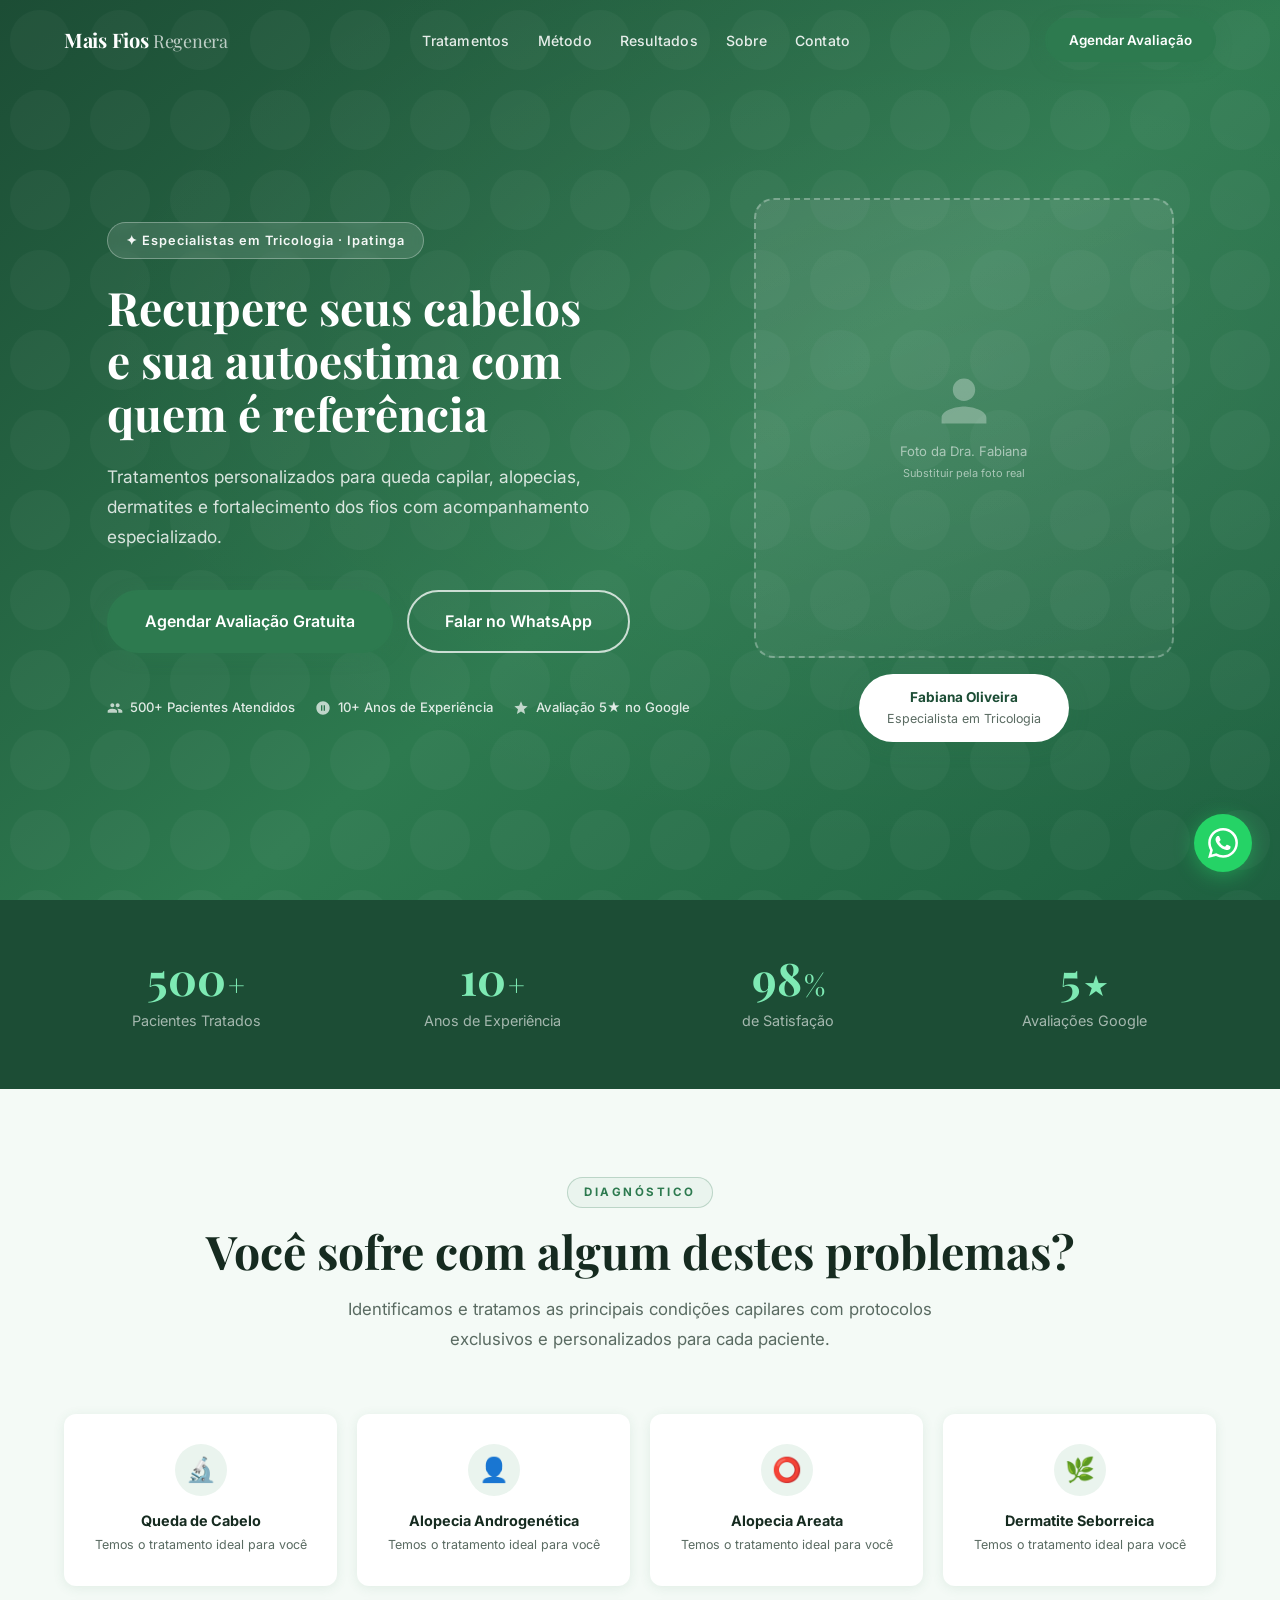
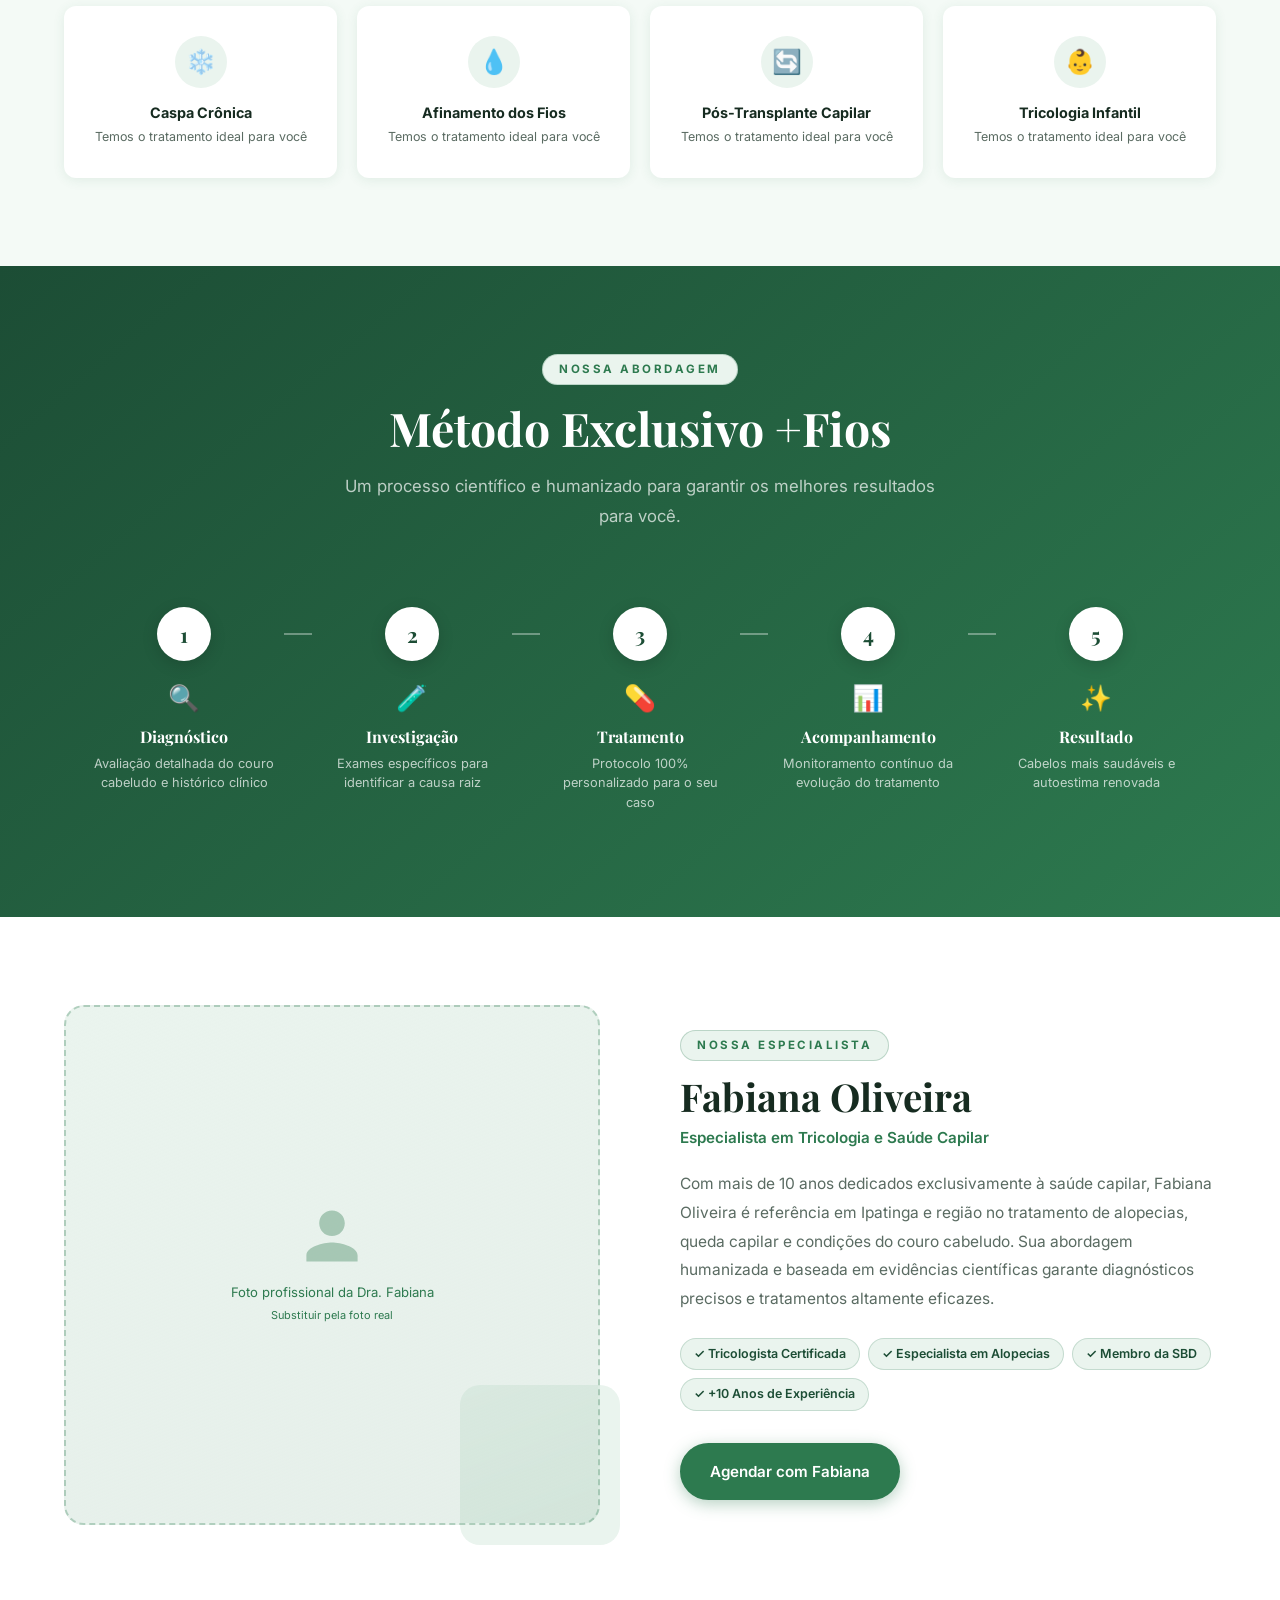
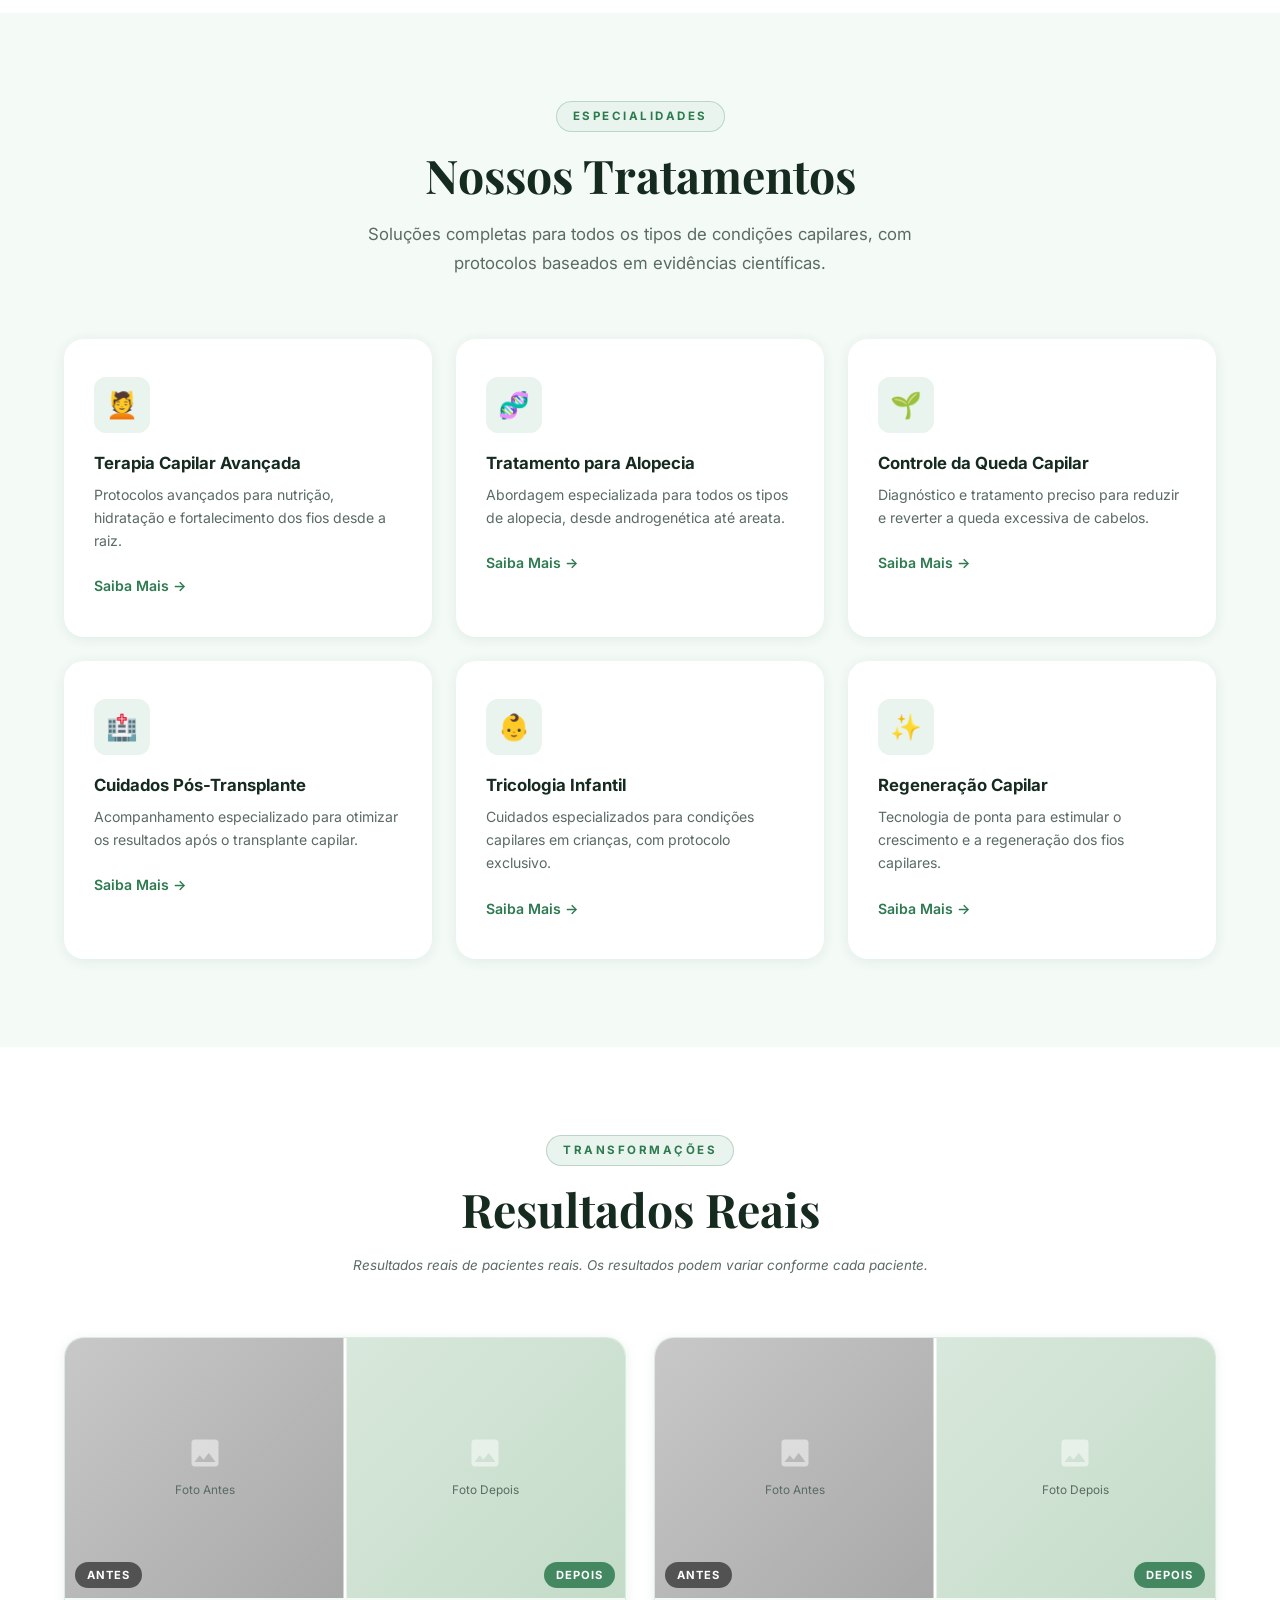
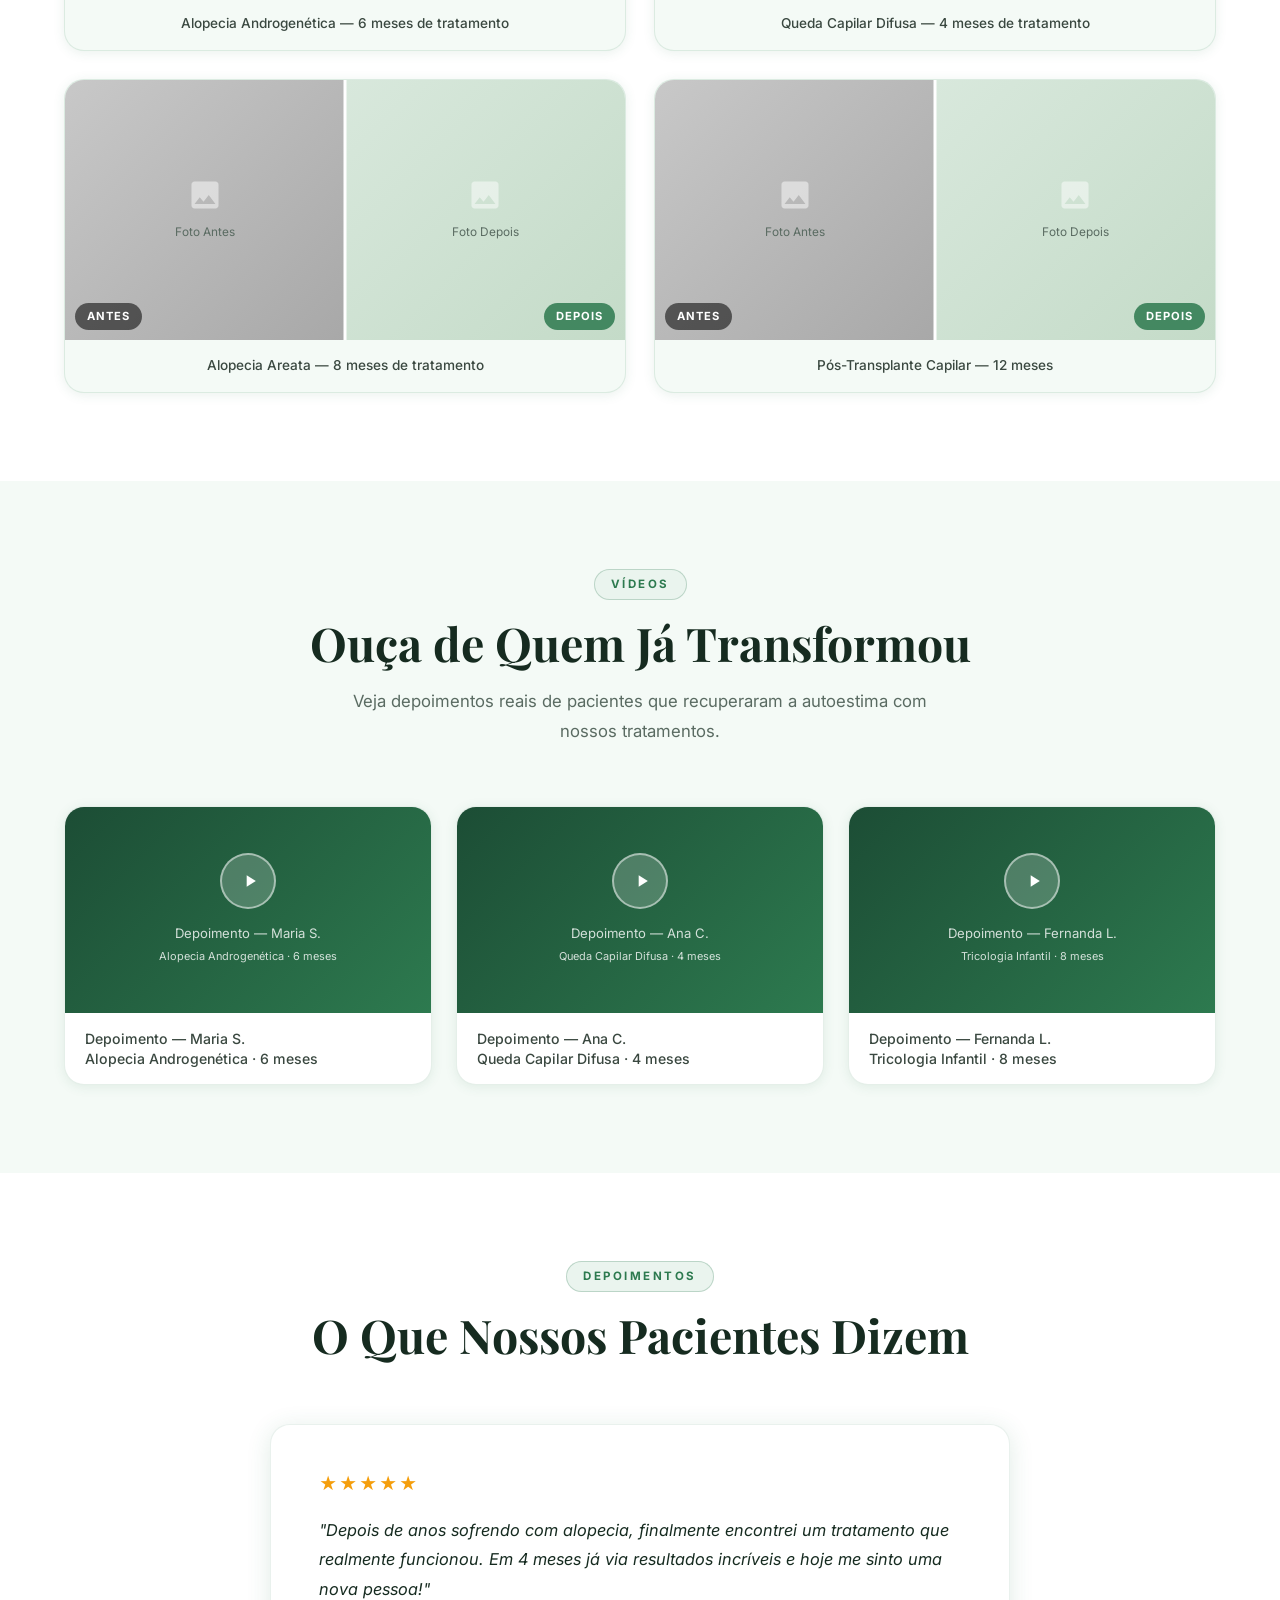
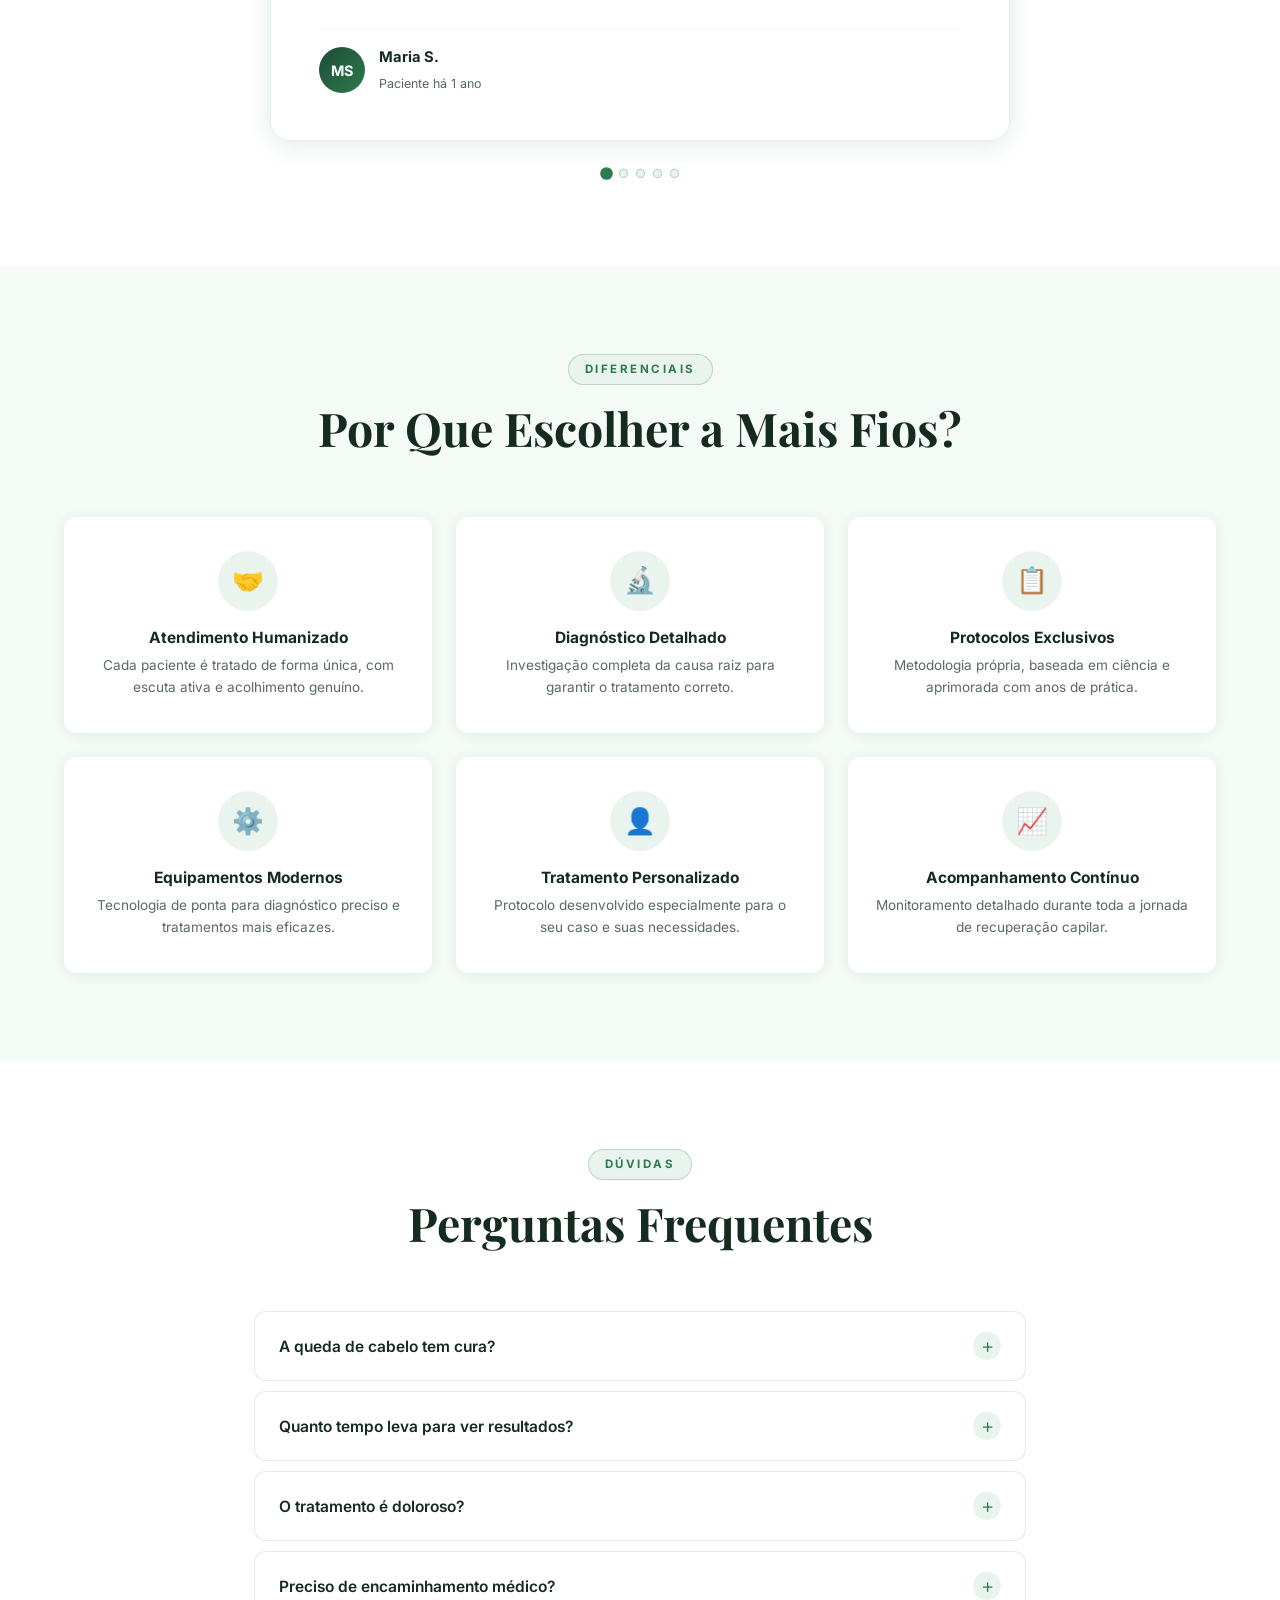
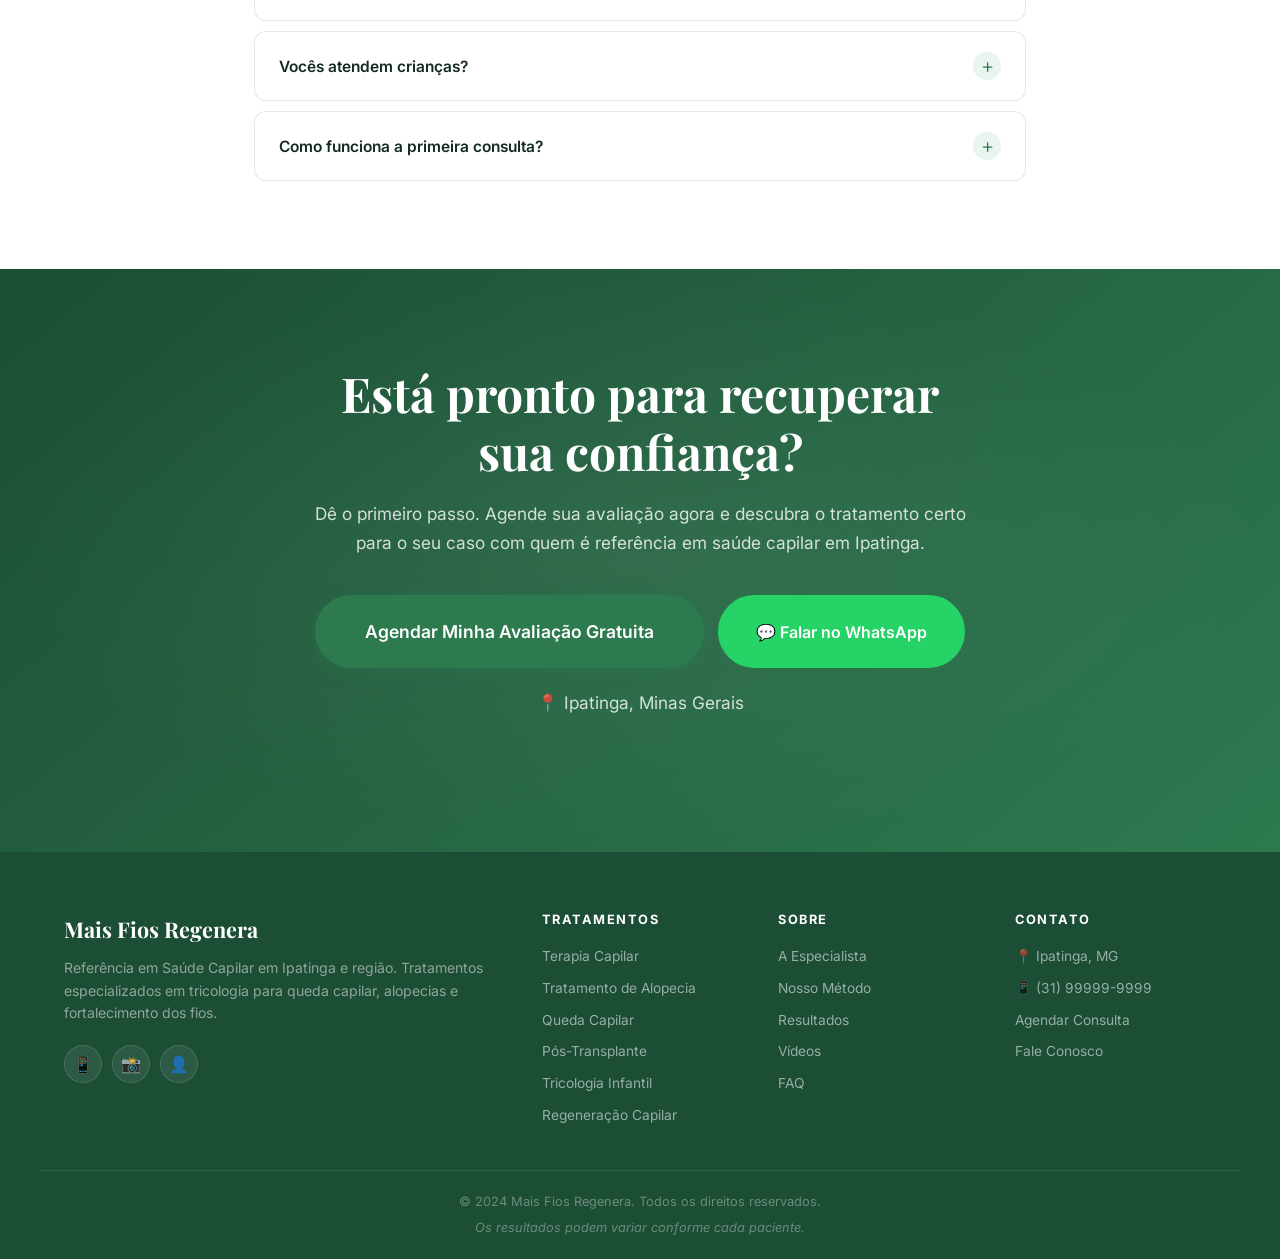
==== commit 33f60009: "redesign: paleta verde + branco, placeholders reais para fotos e vídeos - Substitui paleta azul/dour" ====
--- a/index.html
+++ b/index.html
@@ -3,43 +3,53 @@
 <head>
   <meta charset="UTF-8">
   <meta name="viewport" content="width=device-width, initial-scale=1.0">
-  <title>Mais Fios Regenera | Clínica Capilar em Ipatinga - Especialistas em Tricologia</title>
-  <meta name="description" content="Clínica especializada em tricologia e saúde capilar em Ipatinga. Tratamento para queda de cabelo, alopecia, dermatite seborreica. Mais de 500 pacientes atendidos.">
-  <meta name="keywords" content="clínica capilar Ipatinga, tratamento queda cabelo Ipatinga, especialista alopecia Ipatinga, tricologista Ipatinga, saúde capilar Ipatinga">
+  <title>Mais Fios Regenera | Clínica Capilar em Ipatinga — Especialistas em Tricologia</title>
+  <meta name="description" content="Clínica especializada em tricologia e saúde capilar em Ipatinga. Tratamento personalizado para queda de cabelo, alopecia, dermatite seborreica. Mais de 500 pacientes atendidos.">
+  <meta name="keywords" content="clínica capilar Ipatinga, tratamento queda cabelo Ipatinga, especialista alopecia Ipatinga, tricologista Ipatinga, saúde capilar Ipatinga, Fabiana Oliveira tricologista">
   <meta property="og:title" content="Mais Fios Regenera | Clínica Capilar em Ipatinga">
   <meta property="og:description" content="Especialistas em tricologia e saúde capilar em Ipatinga. Tratamentos personalizados para queda capilar e alopecias.">
   <meta property="og:type" content="website">
   <meta property="og:locale" content="pt_BR">
   <link rel="preconnect" href="https://fonts.googleapis.com">
   <link rel="preconnect" href="https://fonts.gstatic.com" crossorigin>
-  <link href="https://fonts.googleapis.com/css2?family=Playfair+Display:wght@400;500;600;700&family=Inter:wght@300;400;500;600;700&display=swap" rel="stylesheet">
+  <link href="https://fonts.googleapis.com/css2?family=Playfair+Display:ital,wght@0,400;0,600;0,700;1,400&family=Inter:wght@300;400;500;600;700&display=swap" rel="stylesheet">
   <link rel="stylesheet" href="style.css">
+
+  <!-- Schema.org LocalBusiness -->
   <script type="application/ld+json">
   {
     "@context": "https://schema.org",
     "@type": "MedicalClinic",
     "name": "Mais Fios Regenera",
     "description": "Clínica especializada em tricologia e saúde capilar em Ipatinga",
+    "url": "https://www.maisfiosregenera.com",
+    "telephone": "+5531999999999",
     "address": {
       "@type": "PostalAddress",
       "addressLocality": "Ipatinga",
       "addressRegion": "MG",
       "addressCountry": "BR"
     },
-    "telephone": "+5531999999999",
-    "medicalSpecialty": "Dermatology"
+    "medicalSpecialty": "Dermatology",
+    "priceRange": "$$"
   }
   </script>
 </head>
 <body>
 
-<!-- NAVBAR -->
+<!-- ============================================================
+     NAVBAR
+     ============================================================ -->
 <nav class="navbar" id="navbar">
   <div class="container">
     <div class="nav-brand">
-      <span class="nav-logo-icon">✦</span>
-      <span class="nav-logo-text">Mais Fios <span class="gold">Regenera</span></span>
-    </div>
+      <!--
+        LOGO: substitua a linha abaixo pela tag <img> do logo real:
+        <img src="images/logo.png" alt="Mais Fios Regenera" class="nav-logo-img">
+      -->
+      <span class="nav-logo-text">Mais Fios <em>Regenera</em></span>
+    </div>
+
     <ul class="nav-links" id="navLinks">
       <li><a href="#tratamentos">Tratamentos</a></li>
       <li><a href="#metodo">Método</a></li>
@@ -47,41 +57,91 @@
       <li><a href="#sobre">Sobre</a></li>
       <li><a href="#contato">Contato</a></li>
     </ul>
-    <a href="https://wa.me/5531999999999?text=Ol%C3%A1!%20Gostaria%20de%20agendar%20uma%20avalia%C3%A7%C3%A3o%20capilar." class="btn btn-gold nav-cta" target="_blank" rel="noopener">Agendar Avaliação</a>
-    <button class="hamburger" id="hamburger" aria-label="Menu">
+
+    <a href="https://wa.me/5531999999999?text=Ol%C3%A1!%20Gostaria%20de%20agendar%20uma%20avalia%C3%A7%C3%A3o%20capilar."
+       class="btn btn-primary nav-cta" target="_blank" rel="noopener">
+      Agendar Avaliação
+    </a>
+
+    <button class="hamburger" id="hamburger" aria-label="Abrir menu">
       <span></span><span></span><span></span>
     </button>
   </div>
 </nav>
 
-<!-- HERO -->
+<!-- ============================================================
+     HERO
+     ============================================================ -->
 <section class="hero" id="hero">
   <div class="hero-overlay"></div>
   <div class="container hero-content">
+
     <div class="hero-text">
-      <div class="hero-badge reveal">✓ Especialistas em Tricologia</div>
-      <h1 class="reveal">Recupere seus cabelos e sua autoestima com especialistas em saúde capilar</h1>
-      <p class="hero-subtitle reveal">Tratamentos personalizados para queda capilar, alopecias, dermatites e fortalecimento dos fios com acompanhamento especializado em Ipatinga.</p>
+      <div class="hero-badge reveal">✦ Especialistas em Tricologia · Ipatinga</div>
+
+      <h1 class="reveal">
+        Recupere seus cabelos<br>e sua autoestima com<br>quem é referência
+      </h1>
+
+      <p class="hero-subtitle reveal">
+        Tratamentos personalizados para queda capilar, alopecias, dermatites
+        e fortalecimento dos fios com acompanhamento especializado.
+      </p>
+
       <div class="hero-ctas reveal">
-        <a href="https://wa.me/5531999999999?text=Ol%C3%A1!%20Gostaria%20de%20agendar%20uma%20avalia%C3%A7%C3%A3o%20capilar." class="btn btn-gold btn-large" target="_blank" rel="noopener">Agendar Avaliação Gratuita</a>
-        <a href="https://wa.me/5531999999999?text=Ol%C3%A1!%20Gostaria%20de%20agendar%20uma%20avalia%C3%A7%C3%A3o%20capilar." class="btn btn-outline-white btn-large" target="_blank" rel="noopener">Falar no WhatsApp</a>
-      </div>
+        <a href="https://wa.me/5531999999999?text=Ol%C3%A1!%20Gostaria%20de%20agendar%20minha%20avalia%C3%A7%C3%A3o%20capilar%20gratuita."
+           class="btn btn-primary btn-large" target="_blank" rel="noopener">
+          Agendar Avaliação Gratuita
+        </a>
+        <a href="https://wa.me/5531999999999?text=Ol%C3%A1!%20Gostaria%20de%20mais%20informa%C3%A7%C3%B5es."
+           class="btn btn-outline-white btn-large" target="_blank" rel="noopener">
+          Falar no WhatsApp
+        </a>
+      </div>
+
       <div class="hero-trust reveal">
-        <div class="trust-badge"><span>👥</span> 500+ Pacientes Atendidos</div>
-        <div class="trust-badge"><span>⭐</span> 10+ Anos de Experiência</div>
-        <div class="trust-badge"><span>★</span> Avaliação 5★</div>
-      </div>
-    </div>
-    <div class="hero-image reveal">
-      <div class="hero-img-frame">
-        <div class="hero-img-placeholder"></div>
-        <div class="hero-img-badge">Fabiana Oliveira<br><small>Tricologista</small></div>
-      </div>
-    </div>
-  </div>
-</section>
-
-<!-- COUNTERS -->
+        <div class="trust-badge">
+          <svg viewBox="0 0 24 24"><path d="M16 11c1.66 0 2.99-1.34 2.99-3S17.66 5 16 5c-1.66 0-3 1.34-3 3s1.34 3 3 3zm-8 0c1.66 0 2.99-1.34 2.99-3S9.66 5 8 5C6.34 5 5 6.34 5 8s1.34 3 3 3zm0 2c-2.33 0-7 1.17-7 3.5V19h14v-2.5c0-2.33-4.67-3.5-7-3.5zm8 0c-.29 0-.62.02-.97.05 1.16.84 1.97 1.97 1.97 3.45V19h6v-2.5c0-2.33-4.67-3.5-7-3.5z"/></svg>
+          500+ Pacientes Atendidos
+        </div>
+        <div class="trust-badge">
+          <svg viewBox="0 0 24 24"><path d="M12 2C6.48 2 2 6.48 2 12s4.48 10 10 10 10-4.48 10-10S17.52 2 12 2zm-1 14H9V8h2v8zm4 0h-2V8h2v8z"/></svg>
+          10+ Anos de Experiência
+        </div>
+        <div class="trust-badge">
+          <svg viewBox="0 0 24 24"><path d="M12 17.27L18.18 21l-1.64-7.03L22 9.24l-7.19-.61L12 2 9.19 8.63 2 9.24l5.46 4.73L5.82 21z"/></svg>
+          Avaliação 5★ no Google
+        </div>
+      </div>
+    </div>
+
+    <!-- Coluna da foto da especialista -->
+    <div class="hero-image-col reveal">
+      <div class="hero-photo-wrap">
+        <!--
+          FOTO DA ESPECIALISTA (hero):
+          Quando tiver a foto, substitua o bloco .hero-photo-placeholder abaixo por:
+          <img src="images/fabiana-hero.jpg"
+               alt="Fabiana Oliveira — Especialista em Tricologia"
+               class="hero-photo">
+        -->
+        <div class="hero-photo-placeholder">
+          <svg viewBox="0 0 24 24"><path d="M12 12c2.7 0 4.8-2.1 4.8-4.8S14.7 2.4 12 2.4 7.2 4.5 7.2 7.2 9.3 12 12 12zm0 2.4c-3.2 0-9.6 1.6-9.6 4.8v2.4h19.2v-2.4c0-3.2-6.4-4.8-9.6-4.8z"/></svg>
+          <span>Foto da Dra. Fabiana<br><small>Substituir pela foto real</small></span>
+        </div>
+      </div>
+      <div class="hero-name-badge">
+        Fabiana Oliveira
+        <small>Especialista em Tricologia</small>
+      </div>
+    </div>
+
+  </div>
+</section>
+
+<!-- ============================================================
+     COUNTERS
+     ============================================================ -->
 <section class="counters-section">
   <div class="container counters-grid">
     <div class="counter-item">
@@ -103,28 +163,65 @@
   </div>
 </section>
 
-<!-- PROBLEMS -->
+<!-- ============================================================
+     PROBLEMAS
+     ============================================================ -->
 <section class="problems-section section-padding" id="problemas">
   <div class="container">
     <div class="section-header reveal">
       <span class="section-label">Diagnóstico</span>
       <h2>Você sofre com algum destes problemas?</h2>
-      <p>Identificamos e tratamos as principais condições capilares com protocolos exclusivos e personalizados.</p>
-    </div>
+      <p>Identificamos e tratamos as principais condições capilares com protocolos exclusivos e personalizados para cada paciente.</p>
+    </div>
+
     <div class="problems-grid">
-      <div class="problem-card reveal"><span class="problem-icon">🔬</span><h3>Queda de Cabelo</h3><p>Temos o tratamento ideal para você</p></div>
-      <div class="problem-card reveal"><span class="problem-icon">👤</span><h3>Alopecia Androgenética</h3><p>Temos o tratamento ideal para você</p></div>
-      <div class="problem-card reveal"><span class="problem-icon">⭕</span><h3>Alopecia Areata</h3><p>Temos o tratamento ideal para você</p></div>
-      <div class="problem-card reveal"><span class="problem-icon">🌿</span><h3>Dermatite Seborreica</h3><p>Temos o tratamento ideal para você</p></div>
-      <div class="problem-card reveal"><span class="problem-icon">❄️</span><h3>Caspa Crônica</h3><p>Temos o tratamento ideal para você</p></div>
-      <div class="problem-card reveal"><span class="problem-icon">💧</span><h3>Afinamento dos Fios</h3><p>Temos o tratamento ideal para você</p></div>
-      <div class="problem-card reveal"><span class="problem-icon">🔄</span><h3>Pós-Transplante Capilar</h3><p>Temos o tratamento ideal para você</p></div>
-      <div class="problem-card reveal"><span class="problem-icon">👶</span><h3>Tricologia Infantil</h3><p>Temos o tratamento ideal para você</p></div>
-    </div>
-  </div>
-</section>
-
-<!-- METHOD -->
+      <div class="problem-card reveal">
+        <div class="problem-icon">🔬</div>
+        <h3>Queda de Cabelo</h3>
+        <p>Temos o tratamento ideal para você</p>
+      </div>
+      <div class="problem-card reveal">
+        <div class="problem-icon">👤</div>
+        <h3>Alopecia Androgenética</h3>
+        <p>Temos o tratamento ideal para você</p>
+      </div>
+      <div class="problem-card reveal">
+        <div class="problem-icon">⭕</div>
+        <h3>Alopecia Areata</h3>
+        <p>Temos o tratamento ideal para você</p>
+      </div>
+      <div class="problem-card reveal">
+        <div class="problem-icon">🌿</div>
+        <h3>Dermatite Seborreica</h3>
+        <p>Temos o tratamento ideal para você</p>
+      </div>
+      <div class="problem-card reveal">
+        <div class="problem-icon">❄️</div>
+        <h3>Caspa Crônica</h3>
+        <p>Temos o tratamento ideal para você</p>
+      </div>
+      <div class="problem-card reveal">
+        <div class="problem-icon">💧</div>
+        <h3>Afinamento dos Fios</h3>
+        <p>Temos o tratamento ideal para você</p>
+      </div>
+      <div class="problem-card reveal">
+        <div class="problem-icon">🔄</div>
+        <h3>Pós-Transplante Capilar</h3>
+        <p>Temos o tratamento ideal para você</p>
+      </div>
+      <div class="problem-card reveal">
+        <div class="problem-icon">👶</div>
+        <h3>Tricologia Infantil</h3>
+        <p>Temos o tratamento ideal para você</p>
+      </div>
+    </div>
+  </div>
+</section>
+
+<!-- ============================================================
+     MÉTODO EXCLUSIVO +FIOS
+     ============================================================ -->
 <section class="method-section section-padding" id="metodo">
   <div class="container">
     <div class="section-header reveal">
@@ -132,6 +229,7 @@
       <h2>Método Exclusivo +Fios</h2>
       <p>Um processo científico e humanizado para garantir os melhores resultados para você.</p>
     </div>
+
     <div class="timeline">
       <div class="timeline-item reveal">
         <div class="timeline-number">1</div>
@@ -147,7 +245,7 @@
         <div class="timeline-content">
           <span class="timeline-icon">🧪</span>
           <h3>Investigação</h3>
-          <p>Exames específicos para identificar a causa raiz do problema</p>
+          <p>Exames específicos para identificar a causa raiz</p>
         </div>
       </div>
       <div class="timeline-connector"></div>
@@ -181,70 +279,96 @@
   </div>
 </section>
 
-<!-- SPECIALIST -->
+<!-- ============================================================
+     SOBRE A ESPECIALISTA
+     ============================================================ -->
 <section class="specialist-section section-padding" id="sobre">
   <div class="container specialist-grid">
-    <div class="specialist-image reveal">
-      <div class="specialist-img-frame">
-        <div class="specialist-img-placeholder"></div>
-      </div>
-    </div>
+
+    <div class="specialist-photo-wrap reveal">
+      <!--
+        FOTO DA ESPECIALISTA (seção sobre):
+        Quando tiver a foto, substitua o bloco .specialist-photo-placeholder por:
+        <img src="images/fabiana-sobre.jpg"
+             alt="Fabiana Oliveira — Especialista em Tricologia e Saúde Capilar"
+             class="specialist-photo">
+      -->
+      <div class="specialist-photo-placeholder">
+        <svg viewBox="0 0 24 24"><path d="M12 12c2.7 0 4.8-2.1 4.8-4.8S14.7 2.4 12 2.4 7.2 4.5 7.2 7.2 9.3 12 12 12zm0 2.4c-3.2 0-9.6 1.6-9.6 4.8v2.4h19.2v-2.4c0-3.2-6.4-4.8-9.6-4.8z"/></svg>
+        <span>Foto profissional da Dra. Fabiana<br><small>Substituir pela foto real</small></span>
+      </div>
+      <div class="specialist-photo-accent"></div>
+    </div>
+
     <div class="specialist-text reveal">
       <span class="section-label">Nossa Especialista</span>
       <h2>Fabiana Oliveira</h2>
       <p class="specialist-title">Especialista em Tricologia e Saúde Capilar</p>
-      <p class="specialist-bio">Com mais de 10 anos dedicados exclusivamente à saúde capilar, Fabiana Oliveira é referência em Ipatinga e região no tratamento de alopecias, queda capilar e condições do couro cabeludo. Sua abordagem humanizada e baseada em evidências científicas garante diagnósticos precisos e tratamentos eficazes.</p>
+      <p class="specialist-bio">
+        Com mais de 10 anos dedicados exclusivamente à saúde capilar, Fabiana Oliveira é
+        referência em Ipatinga e região no tratamento de alopecias, queda capilar e condições
+        do couro cabeludo. Sua abordagem humanizada e baseada em evidências científicas garante
+        diagnósticos precisos e tratamentos altamente eficazes.
+      </p>
       <div class="credentials">
         <span class="credential-badge">✓ Tricologista Certificada</span>
         <span class="credential-badge">✓ Especialista em Alopecias</span>
-        <span class="credential-badge">✓ Membro da Sociedade Brasileira de Dermatologia</span>
-      </div>
-      <a href="https://wa.me/5531999999999?text=Ol%C3%A1!%20Gostaria%20de%20agendar%20uma%20consulta%20com%20a%20Fabiana." class="btn btn-gold" target="_blank" rel="noopener">Agendar com Fabiana</a>
-    </div>
-  </div>
-</section>
-
-<!-- TREATMENTS -->
+        <span class="credential-badge">✓ Membro da SBD</span>
+        <span class="credential-badge">✓ +10 Anos de Experiência</span>
+      </div>
+      <a href="https://wa.me/5531999999999?text=Ol%C3%A1!%20Gostaria%20de%20agendar%20uma%20consulta%20com%20a%20Fabiana."
+         class="btn btn-primary" target="_blank" rel="noopener">
+        Agendar com Fabiana
+      </a>
+    </div>
+
+  </div>
+</section>
+
+<!-- ============================================================
+     TRATAMENTOS
+     ============================================================ -->
 <section class="treatments-section section-padding" id="tratamentos">
   <div class="container">
     <div class="section-header reveal">
       <span class="section-label">Especialidades</span>
       <h2>Nossos Tratamentos</h2>
-      <p>Soluções completas para todos os tipos de condições capilares.</p>
-    </div>
+      <p>Soluções completas para todos os tipos de condições capilares, com protocolos baseados em evidências científicas.</p>
+    </div>
+
     <div class="treatments-grid">
       <div class="treatment-card reveal">
-        <span class="treatment-icon">💆</span>
+        <div class="treatment-icon">💆</div>
         <h3>Terapia Capilar Avançada</h3>
         <p>Protocolos avançados para nutrição, hidratação e fortalecimento dos fios desde a raiz.</p>
         <a href="tratamentos/terapia-capilar.html" class="treatment-link">Saiba Mais →</a>
       </div>
       <div class="treatment-card reveal">
-        <span class="treatment-icon">🧬</span>
+        <div class="treatment-icon">🧬</div>
         <h3>Tratamento para Alopecia</h3>
         <p>Abordagem especializada para todos os tipos de alopecia, desde androgenética até areata.</p>
         <a href="tratamentos/alopecia.html" class="treatment-link">Saiba Mais →</a>
       </div>
       <div class="treatment-card reveal">
-        <span class="treatment-icon">🌱</span>
+        <div class="treatment-icon">🌱</div>
         <h3>Controle da Queda Capilar</h3>
         <p>Diagnóstico e tratamento preciso para reduzir e reverter a queda excessiva de cabelos.</p>
         <a href="tratamentos/queda-capilar.html" class="treatment-link">Saiba Mais →</a>
       </div>
       <div class="treatment-card reveal">
-        <span class="treatment-icon">🏥</span>
+        <div class="treatment-icon">🏥</div>
         <h3>Cuidados Pós-Transplante</h3>
         <p>Acompanhamento especializado para otimizar os resultados após o transplante capilar.</p>
         <a href="#contato" class="treatment-link">Saiba Mais →</a>
       </div>
       <div class="treatment-card reveal">
-        <span class="treatment-icon">👶</span>
+        <div class="treatment-icon">👶</div>
         <h3>Tricologia Infantil</h3>
         <p>Cuidados especializados para condições capilares em crianças, com protocolo exclusivo.</p>
         <a href="#contato" class="treatment-link">Saiba Mais →</a>
       </div>
       <div class="treatment-card reveal">
-        <span class="treatment-icon">✨</span>
+        <div class="treatment-icon">✨</div>
         <h3>Regeneração Capilar</h3>
         <p>Tecnologia de ponta para estimular o crescimento e a regeneração dos fios capilares.</p>
         <a href="#contato" class="treatment-link">Saiba Mais →</a>
@@ -253,7 +377,9 @@
   </div>
 </section>
 
-<!-- RESULTS -->
+<!-- ============================================================
+     RESULTADOS — ANTES E DEPOIS
+     ============================================================ -->
 <section class="results-section section-padding" id="resultados">
   <div class="container">
     <div class="section-header reveal">
@@ -261,173 +387,378 @@
       <h2>Resultados Reais</h2>
       <p class="disclaimer">Resultados reais de pacientes reais. Os resultados podem variar conforme cada paciente.</p>
     </div>
+
     <div class="before-after-grid">
+
+      <!--
+        COMO ADICIONAR FOTOS REAIS DE ANTES/DEPOIS:
+        Dentro de .ba-before, substitua .ba-placeholder por:
+          <img src="images/resultados/caso1-antes.jpg" alt="Antes do tratamento — Alopecia Androgenética">
+        Dentro de .ba-after, substitua .ba-placeholder por:
+          <img src="images/resultados/caso1-depois.jpg" alt="Depois do tratamento — 6 meses">
+      -->
+
       <div class="before-after-card reveal">
         <div class="ba-images">
-          <div class="ba-before"><span>Antes</span></div>
-          <div class="ba-after"><span>Depois</span></div>
+          <div class="ba-before">
+            <div class="ba-placeholder">
+              <svg viewBox="0 0 24 24"><path d="M21 19V5c0-1.1-.9-2-2-2H5c-1.1 0-2 .9-2 2v14c0 1.1.9 2 2 2h14c1.1 0 2-.9 2-2zM8.5 13.5l2.5 3.01L14.5 12l4.5 6H5l3.5-4.5z"/></svg>
+              Foto Antes
+            </div>
+          </div>
+          <div class="ba-after">
+            <div class="ba-placeholder">
+              <svg viewBox="0 0 24 24"><path d="M21 19V5c0-1.1-.9-2-2-2H5c-1.1 0-2 .9-2 2v14c0 1.1.9 2 2 2h14c1.1 0 2-.9 2-2zM8.5 13.5l2.5 3.01L14.5 12l4.5 6H5l3.5-4.5z"/></svg>
+              Foto Depois
+            </div>
+          </div>
         </div>
         <p class="ba-label">Alopecia Androgenética — 6 meses de tratamento</p>
       </div>
+
       <div class="before-after-card reveal">
         <div class="ba-images">
-          <div class="ba-before"><span>Antes</span></div>
-          <div class="ba-after"><span>Depois</span></div>
+          <div class="ba-before">
+            <div class="ba-placeholder">
+              <svg viewBox="0 0 24 24"><path d="M21 19V5c0-1.1-.9-2-2-2H5c-1.1 0-2 .9-2 2v14c0 1.1.9 2 2 2h14c1.1 0 2-.9 2-2zM8.5 13.5l2.5 3.01L14.5 12l4.5 6H5l3.5-4.5z"/></svg>
+              Foto Antes
+            </div>
+          </div>
+          <div class="ba-after">
+            <div class="ba-placeholder">
+              <svg viewBox="0 0 24 24"><path d="M21 19V5c0-1.1-.9-2-2-2H5c-1.1 0-2 .9-2 2v14c0 1.1.9 2 2 2h14c1.1 0 2-.9 2-2zM8.5 13.5l2.5 3.01L14.5 12l4.5 6H5l3.5-4.5z"/></svg>
+              Foto Depois
+            </div>
+          </div>
         </div>
         <p class="ba-label">Queda Capilar Difusa — 4 meses de tratamento</p>
       </div>
+
       <div class="before-after-card reveal">
         <div class="ba-images">
-          <div class="ba-before"><span>Antes</span></div>
-          <div class="ba-after"><span>Depois</span></div>
+          <div class="ba-before">
+            <div class="ba-placeholder">
+              <svg viewBox="0 0 24 24"><path d="M21 19V5c0-1.1-.9-2-2-2H5c-1.1 0-2 .9-2 2v14c0 1.1.9 2 2 2h14c1.1 0 2-.9 2-2zM8.5 13.5l2.5 3.01L14.5 12l4.5 6H5l3.5-4.5z"/></svg>
+              Foto Antes
+            </div>
+          </div>
+          <div class="ba-after">
+            <div class="ba-placeholder">
+              <svg viewBox="0 0 24 24"><path d="M21 19V5c0-1.1-.9-2-2-2H5c-1.1 0-2 .9-2 2v14c0 1.1.9 2 2 2h14c1.1 0 2-.9 2-2zM8.5 13.5l2.5 3.01L14.5 12l4.5 6H5l3.5-4.5z"/></svg>
+              Foto Depois
+            </div>
+          </div>
         </div>
         <p class="ba-label">Alopecia Areata — 8 meses de tratamento</p>
       </div>
+
       <div class="before-after-card reveal">
         <div class="ba-images">
-          <div class="ba-before"><span>Antes</span></div>
-          <div class="ba-after"><span>Depois</span></div>
+          <div class="ba-before">
+            <div class="ba-placeholder">
+              <svg viewBox="0 0 24 24"><path d="M21 19V5c0-1.1-.9-2-2-2H5c-1.1 0-2 .9-2 2v14c0 1.1.9 2 2 2h14c1.1 0 2-.9 2-2zM8.5 13.5l2.5 3.01L14.5 12l4.5 6H5l3.5-4.5z"/></svg>
+              Foto Antes
+            </div>
+          </div>
+          <div class="ba-after">
+            <div class="ba-placeholder">
+              <svg viewBox="0 0 24 24"><path d="M21 19V5c0-1.1-.9-2-2-2H5c-1.1 0-2 .9-2 2v14c0 1.1.9 2 2 2h14c1.1 0 2-.9 2-2zM8.5 13.5l2.5 3.01L14.5 12l4.5 6H5l3.5-4.5z"/></svg>
+              Foto Depois
+            </div>
+          </div>
         </div>
         <p class="ba-label">Pós-Transplante Capilar — 12 meses</p>
       </div>
-    </div>
-  </div>
-</section>
-
-<!-- TESTIMONIALS -->
+
+    </div>
+  </div>
+</section>
+
+<!-- ============================================================
+     VÍDEOS DE PACIENTES / DEPOIMENTOS EM VÍDEO
+     ============================================================ -->
+<section class="videos-section section-padding" id="videos">
+  <div class="container">
+    <div class="section-header reveal">
+      <span class="section-label">Vídeos</span>
+      <h2>Ouça de Quem Já Transformou</h2>
+      <p>Veja depoimentos reais de pacientes que recuperaram a autoestima com nossos tratamentos.</p>
+    </div>
+
+    <div class="videos-grid">
+
+      <!--
+        COMO ADICIONAR VÍDEOS DO YOUTUBE:
+        Substitua o bloco .video-placeholder pelo embed abaixo,
+        trocando VIDEO_ID pelo ID real do vídeo:
+
+        <div class="video-embed">
+          <iframe
+            src="https://www.youtube.com/embed/VIDEO_ID?rel=0"
+            title="Depoimento paciente — Mais Fios Regenera"
+            loading="lazy"
+            allow="accelerometer; autoplay; clipboard-write; encrypted-media; gyroscope; picture-in-picture"
+            allowfullscreen>
+          </iframe>
+        </div>
+
+        COMO ADICIONAR VÍDEOS DO INSTAGRAM (Reels):
+        Use o embed do Instagram ou um iframe com URL do Reel.
+      -->
+
+      <div class="video-card reveal">
+        <div class="video-placeholder">
+          <div class="video-play-btn">
+            <svg viewBox="0 0 24 24"><path d="M8 5v14l11-7z"/></svg>
+          </div>
+          <span>Depoimento — Maria S.<br><small>Alopecia Androgenética · 6 meses</small></span>
+        </div>
+        <p class="video-caption">Depoimento — Maria S.<br>Alopecia Androgenética · 6 meses</p>
+      </div>
+
+      <div class="video-card reveal">
+        <div class="video-placeholder">
+          <div class="video-play-btn">
+            <svg viewBox="0 0 24 24"><path d="M8 5v14l11-7z"/></svg>
+          </div>
+          <span>Depoimento — Ana C.<br><small>Queda Capilar Difusa · 4 meses</small></span>
+        </div>
+        <p class="video-caption">Depoimento — Ana C.<br>Queda Capilar Difusa · 4 meses</p>
+      </div>
+
+      <div class="video-card reveal">
+        <div class="video-placeholder">
+          <div class="video-play-btn">
+            <svg viewBox="0 0 24 24"><path d="M8 5v14l11-7z"/></svg>
+          </div>
+          <span>Depoimento — Fernanda L.<br><small>Tricologia Infantil · 8 meses</small></span>
+        </div>
+        <p class="video-caption">Depoimento — Fernanda L.<br>Tricologia Infantil · 8 meses</p>
+      </div>
+
+    </div>
+  </div>
+</section>
+
+<!-- ============================================================
+     DEPOIMENTOS ESCRITOS
+     ============================================================ -->
 <section class="testimonials-section section-padding">
   <div class="container">
     <div class="section-header reveal">
       <span class="section-label">Depoimentos</span>
       <h2>O Que Nossos Pacientes Dizem</h2>
     </div>
+
     <div class="carousel-wrapper">
       <div class="carousel" id="carousel">
+
         <div class="testimonial-card active">
           <div class="stars">★★★★★</div>
-          <p>"Depois de anos sofrendo com alopecia, finalmente encontrei tratamento que funcionou. Em 4 meses já via resultados incríveis!"</p>
+          <p>"Depois de anos sofrendo com alopecia, finalmente encontrei um tratamento que realmente funcionou. Em 4 meses já via resultados incríveis e hoje me sinto uma nova pessoa!"</p>
           <div class="testimonial-author">
             <div class="author-avatar">MS</div>
-            <div><strong>Maria S.</strong><br><small>Paciente há 1 ano</small></div>
-          </div>
-        </div>
+            <div>
+              <strong>Maria S.</strong>
+              <small>Paciente há 1 ano</small>
+            </div>
+          </div>
+        </div>
+
         <div class="testimonial-card">
           <div class="stars">★★★★★</div>
-          <p>"A Fabiana é uma profissional incrível. Diagnóstico preciso e tratamento personalizado. Recomendo demais!"</p>
+          <p>"A Fabiana é uma profissional incrível. Diagnóstico preciso, tratamento totalmente personalizado e resultado surpreendente. Recomendo de olhos fechados!"</p>
           <div class="testimonial-author">
             <div class="author-avatar">JP</div>
-            <div><strong>João P.</strong><br><small>Paciente há 8 meses</small></div>
-          </div>
-        </div>
+            <div>
+              <strong>João P.</strong>
+              <small>Paciente há 8 meses</small>
+            </div>
+          </div>
+        </div>
+
         <div class="testimonial-card">
           <div class="stars">★★★★★</div>
-          <p>"Minha queda de cabelo foi controlada em 3 meses. Atendimento humanizado e resultado surpreendente."</p>
+          <p>"Minha queda de cabelo foi controlada em 3 meses. Atendimento humanizado, ambiente aconchegante e resultado que eu não esperava tão rápido."</p>
           <div class="testimonial-author">
             <div class="author-avatar">AC</div>
-            <div><strong>Ana C.</strong><br><small>Paciente há 6 meses</small></div>
-          </div>
-        </div>
+            <div>
+              <strong>Ana C.</strong>
+              <small>Paciente há 6 meses</small>
+            </div>
+          </div>
+        </div>
+
         <div class="testimonial-card">
           <div class="stars">★★★★★</div>
-          <p>"Após o transplante, o acompanhamento da clínica foi fundamental para o sucesso do procedimento."</p>
+          <p>"Após o transplante capilar, o acompanhamento da Mais Fios foi fundamental para o sucesso do procedimento. Profissionalismo e cuidado em cada detalhe."</p>
           <div class="testimonial-author">
             <div class="author-avatar">CM</div>
-            <div><strong>Carlos M.</strong><br><small>Paciente há 1 ano</small></div>
-          </div>
-        </div>
+            <div>
+              <strong>Carlos M.</strong>
+              <small>Paciente há 1 ano</small>
+            </div>
+          </div>
+        </div>
+
         <div class="testimonial-card">
           <div class="stars">★★★★★</div>
-          <p>"Minha filha tinha alopecia areata e hoje está com os cabelos lindos graças ao tratamento!"</p>
+          <p>"Minha filha tinha alopecia areata e hoje está com os cabelos lindos graças ao tratamento especializado. A Fabiana tem uma paciência e um cuidado únicos com crianças."</p>
           <div class="testimonial-author">
             <div class="author-avatar">FL</div>
-            <div><strong>Fernanda L.</strong><br><small>Paciente há 2 anos</small></div>
-          </div>
-        </div>
+            <div>
+              <strong>Fernanda L.</strong>
+              <small>Paciente há 2 anos</small>
+            </div>
+          </div>
+        </div>
+
       </div>
       <div class="carousel-dots" id="carouselDots"></div>
     </div>
   </div>
 </section>
 
-<!-- DIFFERENTIALS -->
+<!-- ============================================================
+     DIFERENCIAIS
+     ============================================================ -->
 <section class="differentials-section section-padding">
   <div class="container">
     <div class="section-header reveal">
       <span class="section-label">Diferenciais</span>
       <h2>Por Que Escolher a Mais Fios?</h2>
     </div>
+
     <div class="differentials-grid">
-      <div class="differential-card reveal"><span>🤝</span><h3>Atendimento Humanizado</h3><p>Cada paciente é tratado de forma única e especial</p></div>
-      <div class="differential-card reveal"><span>🔬</span><h3>Diagnóstico Detalhado</h3><p>Investigação completa da causa raiz</p></div>
-      <div class="differential-card reveal"><span>📋</span><h3>Protocolos Exclusivos</h3><p>Metodologia própria comprovada</p></div>
-      <div class="differential-card reveal"><span>⚙️</span><h3>Equipamentos Modernos</h3><p>Tecnologia de ponta para diagnóstico e tratamento</p></div>
-      <div class="differential-card reveal"><span>👤</span><h3>Tratamento Personalizado</h3><p>Protocolo desenvolvido especialmente para você</p></div>
-      <div class="differential-card reveal"><span>📈</span><h3>Acompanhamento Contínuo</h3><p>Monitoramento durante toda a jornada</p></div>
-    </div>
-  </div>
-</section>
-
-<!-- FAQ -->
+      <div class="differential-card reveal">
+        <div class="diff-icon">🤝</div>
+        <h3>Atendimento Humanizado</h3>
+        <p>Cada paciente é tratado de forma única, com escuta ativa e acolhimento genuíno.</p>
+      </div>
+      <div class="differential-card reveal">
+        <div class="diff-icon">🔬</div>
+        <h3>Diagnóstico Detalhado</h3>
+        <p>Investigação completa da causa raiz para garantir o tratamento correto.</p>
+      </div>
+      <div class="differential-card reveal">
+        <div class="diff-icon">📋</div>
+        <h3>Protocolos Exclusivos</h3>
+        <p>Metodologia própria, baseada em ciência e aprimorada com anos de prática.</p>
+      </div>
+      <div class="differential-card reveal">
+        <div class="diff-icon">⚙️</div>
+        <h3>Equipamentos Modernos</h3>
+        <p>Tecnologia de ponta para diagnóstico preciso e tratamentos mais eficazes.</p>
+      </div>
+      <div class="differential-card reveal">
+        <div class="diff-icon">👤</div>
+        <h3>Tratamento Personalizado</h3>
+        <p>Protocolo desenvolvido especialmente para o seu caso e suas necessidades.</p>
+      </div>
+      <div class="differential-card reveal">
+        <div class="diff-icon">📈</div>
+        <h3>Acompanhamento Contínuo</h3>
+        <p>Monitoramento detalhado durante toda a jornada de recuperação capilar.</p>
+      </div>
+    </div>
+  </div>
+</section>
+
+<!-- ============================================================
+     FAQ
+     ============================================================ -->
 <section class="faq-section section-padding" id="faq">
   <div class="container faq-container">
     <div class="section-header reveal">
       <span class="section-label">Dúvidas</span>
       <h2>Perguntas Frequentes</h2>
     </div>
+
     <div class="accordion">
       <div class="accordion-item reveal">
         <button class="accordion-header">A queda de cabelo tem cura? <span class="acc-icon">+</span></button>
-        <div class="accordion-body"><p>A maioria das causas de queda capilar tem tratamento eficaz. Com diagnóstico correto e tratamento adequado, é possível controlar e reverter a queda em muitos casos.</p></div>
+        <div class="accordion-body">
+          <p>A maioria das causas de queda capilar tem tratamento eficaz. Com diagnóstico correto e tratamento adequado, é possível controlar e reverter a queda em muitos casos. Cada situação é avaliada individualmente.</p>
+        </div>
       </div>
       <div class="accordion-item reveal">
         <button class="accordion-header">Quanto tempo leva para ver resultados? <span class="acc-icon">+</span></button>
-        <div class="accordion-body"><p>Os primeiros resultados geralmente aparecem entre 3 a 6 meses de tratamento. Cada caso é único e o tempo varia conforme a causa e o tipo de tratamento.</p></div>
+        <div class="accordion-body">
+          <p>Os primeiros resultados geralmente aparecem entre 3 a 6 meses de tratamento. Cada caso é único e o tempo varia conforme a causa, o tipo de tratamento e a resposta individual de cada paciente.</p>
+        </div>
       </div>
       <div class="accordion-item reveal">
         <button class="accordion-header">O tratamento é doloroso? <span class="acc-icon">+</span></button>
-        <div class="accordion-body"><p>Não. Nossos tratamentos são não-invasivos e confortáveis. Alguns procedimentos podem causar leve sensação, mas sem dor significativa.</p></div>
+        <div class="accordion-body">
+          <p>Não. Nossos tratamentos são predominantemente não-invasivos e confortáveis. Alguns procedimentos podem causar uma leve sensação local, mas sem dor significativa.</p>
+        </div>
       </div>
       <div class="accordion-item reveal">
         <button class="accordion-header">Preciso de encaminhamento médico? <span class="acc-icon">+</span></button>
-        <div class="accordion-body"><p>Não é necessário encaminhamento. Você pode agendar diretamente sua avaliação conosco.</p></div>
+        <div class="accordion-body">
+          <p>Não é necessário encaminhamento. Você pode agendar diretamente sua avaliação conosco pelo WhatsApp. Trabalhamos em parceria com médicos quando exames complementares são necessários.</p>
+        </div>
       </div>
       <div class="accordion-item reveal">
         <button class="accordion-header">Vocês atendem crianças? <span class="acc-icon">+</span></button>
-        <div class="accordion-body"><p>Sim! Temos protocolo específico para tricologia infantil, com atendimento especializado para as necessidades de cada faixa etária.</p></div>
+        <div class="accordion-body">
+          <p>Sim! Temos protocolo específico para tricologia infantil, com atendimento especializado e adaptado às necessidades de cada faixa etária, de forma segura e acolhedora.</p>
+        </div>
       </div>
       <div class="accordion-item reveal">
         <button class="accordion-header">Como funciona a primeira consulta? <span class="acc-icon">+</span></button>
-        <div class="accordion-body"><p>Na primeira consulta realizamos uma avaliação completa do couro cabeludo, histórico clínico e, se necessário, solicitamos exames específicos para diagnóstico preciso.</p></div>
-      </div>
-    </div>
-  </div>
-</section>
-
-<!-- FINAL CTA -->
+        <div class="accordion-body">
+          <p>Na primeira consulta realizamos uma avaliação completa do couro cabeludo com equipamentos especializados, levantamos o histórico clínico e, se necessário, solicitamos exames para um diagnóstico preciso e personalizado.</p>
+        </div>
+      </div>
+    </div>
+  </div>
+</section>
+
+<!-- ============================================================
+     CTA FINAL
+     ============================================================ -->
 <section class="cta-section" id="contato">
-  <div class="container cta-content reveal">
+  <div class="cta-content reveal">
     <h2>Está pronto para recuperar sua confiança?</h2>
-    <p>Agende sua avaliação agora e dê o primeiro passo para ter cabelos saudáveis e bonitos.</p>
+    <p>
+      Dê o primeiro passo. Agende sua avaliação agora e descubra o tratamento
+      certo para o seu caso com quem é referência em saúde capilar em Ipatinga.
+    </p>
     <div class="cta-buttons">
-      <a href="https://wa.me/5531999999999?text=Ol%C3%A1!%20Gostaria%20de%20agendar%20uma%20avalia%C3%A7%C3%A3o%20capilar." class="btn btn-gold btn-xlarge" target="_blank" rel="noopener">Agendar Minha Avaliação Gratuita</a>
-      <a href="https://wa.me/5531999999999?text=Ol%C3%A1!%20Gostaria%20de%20agendar%20uma%20avalia%C3%A7%C3%A3o%20capilar." class="btn btn-wa" target="_blank" rel="noopener">💬 Falar no WhatsApp</a>
-    </div>
-    <div class="cta-location">📍 Ipatinga, Minas Gerais</div>
-  </div>
-</section>
-
-<!-- FOOTER -->
+      <a href="https://wa.me/5531999999999?text=Ol%C3%A1!%20Gostaria%20de%20agendar%20minha%20avalia%C3%A7%C3%A3o%20capilar%20gratuita."
+         class="btn btn-primary btn-xlarge" target="_blank" rel="noopener">
+        Agendar Minha Avaliação Gratuita
+      </a>
+      <a href="https://wa.me/5531999999999?text=Ol%C3%A1!%20Tenho%20d%C3%BAvidas%20sobre%20os%20tratamentos."
+         class="btn btn-wa btn-large" target="_blank" rel="noopener">
+        💬 Falar no WhatsApp
+      </a>
+    </div>
+    <p class="cta-location">📍 Ipatinga, Minas Gerais</p>
+  </div>
+</section>
+
+<!-- ============================================================
+     FOOTER
+     ============================================================ -->
 <footer class="footer">
   <div class="container footer-grid">
+
     <div class="footer-brand">
-      <div class="footer-logo">✦ Mais Fios <span class="gold">Regenera</span></div>
-      <p>Referência em Saúde Capilar em Ipatinga</p>
+      <!--
+        LOGO NO FOOTER:
+        <img src="images/logo-branco.png" alt="Mais Fios Regenera" class="footer-logo-img">
+      -->
+      <div class="footer-logo">Mais Fios Regenera</div>
+      <p>Referência em Saúde Capilar em Ipatinga e região. Tratamentos especializados em tricologia para queda capilar, alopecias e fortalecimento dos fios.</p>
       <div class="footer-social">
         <a href="https://wa.me/5531999999999" target="_blank" rel="noopener" aria-label="WhatsApp">📱</a>
         <a href="#" aria-label="Instagram">📸</a>
         <a href="#" aria-label="Facebook">👤</a>
       </div>
     </div>
+
     <div class="footer-col">
       <h4>Tratamentos</h4>
       <ul>
@@ -436,37 +767,47 @@
         <li><a href="tratamentos/queda-capilar.html">Queda Capilar</a></li>
         <li><a href="#tratamentos">Pós-Transplante</a></li>
         <li><a href="#tratamentos">Tricologia Infantil</a></li>
+        <li><a href="#tratamentos">Regeneração Capilar</a></li>
       </ul>
     </div>
+
     <div class="footer-col">
       <h4>Sobre</h4>
       <ul>
         <li><a href="#sobre">A Especialista</a></li>
         <li><a href="#metodo">Nosso Método</a></li>
         <li><a href="#resultados">Resultados</a></li>
+        <li><a href="#videos">Vídeos</a></li>
         <li><a href="#faq">FAQ</a></li>
       </ul>
     </div>
+
     <div class="footer-col">
       <h4>Contato</h4>
       <ul>
         <li>📍 Ipatinga, MG</li>
         <li><a href="https://wa.me/5531999999999" target="_blank" rel="noopener">📱 (31) 99999-9999</a></li>
-        <li><a href="#contato">Agendar Consulta</a></li>
+        <li><a href="https://wa.me/5531999999999?text=Gostaria%20de%20agendar%20uma%20consulta." target="_blank" rel="noopener">Agendar Consulta</a></li>
+        <li><a href="#contato">Fale Conosco</a></li>
       </ul>
     </div>
-  </div>
+
+  </div>
+
   <div class="footer-bottom">
     <div class="container">
       <p>© 2024 Mais Fios Regenera. Todos os direitos reservados.</p>
-      <p class="footer-disclaimer">Resultados podem variar conforme cada paciente.</p>
+      <p class="footer-disclaimer">Os resultados podem variar conforme cada paciente.</p>
     </div>
   </div>
 </footer>
 
-<!-- WhatsApp Float -->
-<a href="https://wa.me/5531999999999?text=Ol%C3%A1!%20Gostaria%20de%20agendar%20uma%20avalia%C3%A7%C3%A3o%20capilar." class="whatsapp-float" target="_blank" rel="noopener" aria-label="WhatsApp" id="waFloat">
-  <svg viewBox="0 0 24 24" fill="currentColor"><path d="M17.472 14.382c-.297-.149-1.758-.867-2.03-.967-.273-.099-.471-.148-.67.15-.197.297-.767.966-.94 1.164-.173.199-.347.223-.644.075-.297-.15-1.255-.463-2.39-1.475-.883-.788-1.48-1.761-1.653-2.059-.173-.297-.018-.458.13-.606.134-.133.298-.347.446-.52.149-.174.198-.298.298-.497.099-.198.05-.371-.025-.52-.075-.149-.669-1.612-.916-2.207-.242-.579-.487-.5-.669-.51-.173-.008-.371-.01-.57-.01-.198 0-.52.074-.792.372-.272.297-1.04 1.016-1.04 2.479 0 1.462 1.065 2.875 1.213 3.074.149.198 2.096 3.2 5.077 4.487.709.306 1.262.489 1.694.625.712.227 1.36.195 1.871.118.571-.085 1.758-.719 2.006-1.413.248-.694.248-1.289.173-1.413-.074-.124-.272-.198-.57-.347m-5.421 7.403h-.004a9.87 9.87 0 01-5.031-1.378l-.361-.214-3.741.982.998-3.648-.235-.374a9.86 9.86 0 01-1.51-5.26c.001-5.45 4.436-9.884 9.888-9.884 2.64 0 5.122 1.03 6.988 2.898a9.825 9.825 0 012.893 6.994c-.003 5.45-4.437 9.884-9.885 9.884m8.413-18.297A11.815 11.815 0 0012.05 0C5.495 0 .16 5.335.157 11.892c0 2.096.547 4.142 1.588 5.945L.057 24l6.305-1.654a11.882 11.882 0 005.683 1.448h.005c6.554 0 11.89-5.335 11.893-11.893a11.821 11.821 0 00-3.48-8.413z"/></svg>
+<!-- WhatsApp Flutuante -->
+<a href="https://wa.me/5531999999999?text=Ol%C3%A1!%20Gostaria%20de%20agendar%20uma%20avalia%C3%A7%C3%A3o%20capilar."
+   class="whatsapp-float" target="_blank" rel="noopener" aria-label="Falar no WhatsApp" id="waFloat">
+  <svg viewBox="0 0 24 24" fill="currentColor">
+    <path d="M17.472 14.382c-.297-.149-1.758-.867-2.03-.967-.273-.099-.471-.148-.67.15-.197.297-.767.966-.94 1.164-.173.199-.347.223-.644.075-.297-.15-1.255-.463-2.39-1.475-.883-.788-1.48-1.761-1.653-2.059-.173-.297-.018-.458.13-.606.134-.133.298-.347.446-.52.149-.174.198-.298.298-.497.099-.198.05-.371-.025-.52-.075-.149-.669-1.612-.916-2.207-.242-.579-.487-.5-.669-.51-.173-.008-.371-.01-.57-.01-.198 0-.52.074-.792.372-.272.297-1.04 1.016-1.04 2.479 0 1.462 1.065 2.875 1.213 3.074.149.198 2.096 3.2 5.077 4.487.709.306 1.262.489 1.694.625.712.227 1.36.195 1.871.118.571-.085 1.758-.719 2.006-1.413.248-.694.248-1.289.173-1.413-.074-.124-.272-.198-.57-.347m-5.421 7.403h-.004a9.87 9.87 0 01-5.031-1.378l-.361-.214-3.741.982.998-3.648-.235-.374a9.86 9.86 0 01-1.51-5.26c.001-5.45 4.436-9.884 9.888-9.884 2.64 0 5.122 1.03 6.988 2.898a9.825 9.825 0 012.893 6.994c-.003 5.45-4.437 9.884-9.885 9.884m8.413-18.297A11.815 11.815 0 0012.05 0C5.495 0 .16 5.335.157 11.892c0 2.096.547 4.142 1.588 5.945L.057 24l6.305-1.654a11.882 11.882 0 005.683 1.448h.005c6.554 0 11.89-5.335 11.893-11.893a11.821 11.821 0 00-3.48-8.413z"/>
+  </svg>
 </a>
 
 <script src="script.js"></script>
--- a/style.css
+++ b/style.css
@@ -1,40 +1,42 @@
 /* ===========================
    MAIS FIOS REGENERA - CSS
+   Paleta: Verde + Branco
    =========================== */
 
 /* ===== CSS VARIABLES ===== */
 :root {
-  --primary: #0F4C81;
-  --primary-light: #1A6DB5;
-  --gold: #C9A84C;
-  --gold-light: #E0C068;
-  --white: #FFFFFF;
-  --gray-light: #F8F9FA;
-  --gray: #6C757D;
-  --dark: #1A1A2E;
-  --shadow: 0 4px 20px rgba(15, 76, 129, 0.15);
-  --shadow-lg: 0 8px 40px rgba(15, 76, 129, 0.25);
-  --radius: 12px;
-  --radius-lg: 20px;
+  --green-dark:   #1C4D35;
+  --green:        #2D7A4F;
+  --green-mid:    #3A9165;
+  --green-light:  #EAF4EE;
+  --green-pale:   #F4FAF6;
+  --gold:         #B8860B;
+  --gold-light:   #D4A017;
+  --white:        #FFFFFF;
+  --off-white:    #FAFBFA;
+  --gray-light:   #F2F5F3;
+  --gray:         #5A6B62;
+  --gray-dark:    #3A4840;
+  --dark:         #162B20;
+
+  --shadow-sm:  0 2px 12px rgba(45,122,79,.10);
+  --shadow:     0 4px 24px rgba(45,122,79,.14);
+  --shadow-lg:  0 8px 48px rgba(45,122,79,.20);
+  --radius:     12px;
+  --radius-lg:  20px;
   --transition: all 0.3s ease;
 }
 
 /* ===== RESET & BASE ===== */
-*, *::before, *::after {
-  box-sizing: border-box;
-  margin: 0;
-  padding: 0;
-}
-
-html {
-  scroll-behavior: smooth;
-}
+*, *::before, *::after { box-sizing: border-box; margin: 0; padding: 0; }
+
+html { scroll-behavior: smooth; }
 
 body {
   font-family: 'Inter', sans-serif;
   color: var(--dark);
   background: var(--white);
-  line-height: 1.6;
+  line-height: 1.65;
   overflow-x: hidden;
 }
 
@@ -43,19 +45,9 @@
   line-height: 1.2;
 }
 
-a {
-  text-decoration: none;
-  color: inherit;
-}
-
-ul {
-  list-style: none;
-}
-
-img {
-  max-width: 100%;
-  height: auto;
-}
+a { text-decoration: none; color: inherit; }
+ul { list-style: none; }
+img { max-width: 100%; height: auto; display: block; }
 
 /* ===== UTILITIES ===== */
 .container {
@@ -64,12 +56,20 @@
   padding: 0 24px;
 }
 
-.section-padding {
-  padding: 80px 0;
-}
-
-.gold {
-  color: var(--gold);
+.section-padding { padding: 88px 0; }
+
+.section-label {
+  display: inline-block;
+  background: var(--green-light);
+  color: var(--green);
+  font-size: 0.72rem;
+  font-weight: 700;
+  letter-spacing: 2.5px;
+  text-transform: uppercase;
+  padding: 5px 16px;
+  border-radius: 50px;
+  margin-bottom: 16px;
+  border: 1px solid rgba(45,122,79,.25);
 }
 
 .section-header {
@@ -77,21 +77,8 @@
   margin-bottom: 60px;
 }
 
-.section-label {
-  display: inline-block;
-  background: linear-gradient(135deg, var(--gold), var(--gold-light));
-  color: var(--white);
-  font-size: 0.75rem;
-  font-weight: 600;
-  letter-spacing: 2px;
-  text-transform: uppercase;
-  padding: 6px 18px;
-  border-radius: 50px;
-  margin-bottom: 16px;
-}
-
 .section-header h2 {
-  font-size: clamp(1.8rem, 4vw, 2.8rem);
+  font-size: clamp(1.9rem, 4vw, 2.9rem);
   color: var(--dark);
   margin-bottom: 16px;
 }
@@ -101,6 +88,7 @@
   color: var(--gray);
   max-width: 600px;
   margin: 0 auto;
+  line-height: 1.75;
 }
 
 /* ===== BUTTONS ===== */
@@ -120,44 +108,49 @@
   white-space: nowrap;
 }
 
-.btn-gold {
-  background: linear-gradient(135deg, var(--gold), var(--gold-light));
+.btn-primary {
+  background: var(--green);
   color: var(--white);
-  box-shadow: 0 4px 15px rgba(201, 168, 76, 0.4);
-}
-
-.btn-gold:hover {
+  border-color: var(--green);
+  box-shadow: 0 4px 16px rgba(45,122,79,.35);
+}
+.btn-primary:hover {
+  background: var(--green-dark);
+  border-color: var(--green-dark);
   transform: translateY(-2px);
-  box-shadow: 0 8px 25px rgba(201, 168, 76, 0.55);
+  box-shadow: 0 8px 28px rgba(45,122,79,.45);
 }
 
 .btn-outline-white {
   background: transparent;
-  border-color: var(--white);
+  border-color: rgba(255,255,255,.75);
   color: var(--white);
 }
-
 .btn-outline-white:hover {
   background: var(--white);
-  color: var(--primary);
-}
-
-.btn-large {
-  padding: 16px 36px;
-  font-size: 1rem;
-}
-
-.btn-xlarge {
-  padding: 20px 48px;
-  font-size: 1.1rem;
-}
+  border-color: var(--white);
+  color: var(--green-dark);
+}
+
+.btn-outline-green {
+  background: transparent;
+  border-color: var(--green);
+  color: var(--green);
+}
+.btn-outline-green:hover {
+  background: var(--green);
+  color: var(--white);
+  transform: translateY(-2px);
+}
+
+.btn-large  { padding: 16px 36px; font-size: 1rem; }
+.btn-xlarge { padding: 20px 48px; font-size: 1.1rem; }
 
 .btn-wa {
   background: #25D366;
   color: var(--white);
   border-color: #25D366;
 }
-
 .btn-wa:hover {
   background: #128C7E;
   border-color: #128C7E;
@@ -167,11 +160,9 @@
 /* ===== NAVBAR ===== */
 .navbar {
   position: fixed;
-  top: 0;
-  left: 0;
-  right: 0;
+  top: 0; left: 0; right: 0;
   z-index: 1000;
-  padding: 20px 0;
+  padding: 18px 0;
   transition: var(--transition);
 }
 
@@ -185,57 +176,61 @@
 .nav-brand {
   display: flex;
   align-items: center;
-  gap: 8px;
+  gap: 10px;
+  cursor: default;
+}
+
+.nav-logo-img {
+  height: 44px;
+  width: auto;
+  object-fit: contain;
+}
+
+/* Fallback text logo when image not set */
+.nav-logo-text {
   font-family: 'Playfair Display', serif;
-  font-size: 1.3rem;
+  font-size: 1.25rem;
   font-weight: 700;
   color: var(--white);
-  cursor: default;
-}
-
-.nav-logo-icon {
-  color: var(--gold);
-  font-size: 1.4rem;
+  letter-spacing: -0.3px;
+}
+
+.nav-logo-text em {
+  font-style: normal;
+  color: rgba(255,255,255,.7);
+  font-size: 0.9em;
+  font-weight: 400;
 }
 
 .nav-links {
   display: flex;
-  gap: 32px;
+  gap: 28px;
   align-items: center;
 }
 
 .nav-links a {
-  color: rgba(255, 255, 255, 0.9);
-  font-size: 0.9rem;
+  color: rgba(255,255,255,.88);
+  font-size: 0.88rem;
   font-weight: 500;
   transition: var(--transition);
   position: relative;
+  letter-spacing: 0.2px;
 }
 
 .nav-links a::after {
   content: '';
   position: absolute;
-  bottom: -4px;
-  left: 0;
-  right: 0;
+  bottom: -4px; left: 0; right: 0;
   height: 2px;
-  background: var(--gold);
+  background: var(--white);
   transform: scaleX(0);
   transition: var(--transition);
 }
 
-.nav-links a:hover {
-  color: var(--gold);
-}
-
-.nav-links a:hover::after {
-  transform: scaleX(1);
-}
-
-.nav-cta {
-  padding: 10px 24px;
-  font-size: 0.85rem;
-}
+.nav-links a:hover { color: var(--white); }
+.nav-links a:hover::after { transform: scaleX(1); }
+
+.nav-cta { padding: 9px 22px; font-size: 0.84rem; }
 
 .hamburger {
   display: none;
@@ -250,42 +245,32 @@
 
 .hamburger span {
   display: block;
-  width: 24px;
-  height: 2px;
+  width: 24px; height: 2px;
   background: var(--white);
   transition: var(--transition);
   border-radius: 2px;
 }
 
-/* Scrolled navbar */
+/* Scrolled state */
 .navbar.scrolled {
-  background: rgba(255, 255, 255, 0.97);
+  background: rgba(255,255,255,.97);
   backdrop-filter: blur(20px);
   -webkit-backdrop-filter: blur(20px);
-  padding: 12px 0;
-  box-shadow: 0 2px 20px rgba(0, 0, 0, 0.1);
-}
-
-.navbar.scrolled .nav-brand {
-  color: var(--dark);
-}
-
-.navbar.scrolled .nav-links a {
-  color: var(--dark);
-}
-
-.navbar.scrolled .nav-links a:hover {
-  color: var(--primary);
-}
-
-.navbar.scrolled .hamburger span {
-  background: var(--dark);
-}
+  padding: 10px 0;
+  box-shadow: 0 2px 24px rgba(0,0,0,.10);
+}
+
+.navbar.scrolled .nav-logo-text { color: var(--green-dark); }
+.navbar.scrolled .nav-logo-text em { color: var(--gray); }
+.navbar.scrolled .nav-links a { color: var(--gray-dark); }
+.navbar.scrolled .nav-links a::after { background: var(--green); }
+.navbar.scrolled .nav-links a:hover { color: var(--green); }
+.navbar.scrolled .hamburger span { background: var(--dark); }
 
 /* ===== HERO ===== */
 .hero {
   min-height: 100vh;
-  background: linear-gradient(135deg, var(--dark) 0%, var(--primary) 60%, #0a3660 100%);
+  background: linear-gradient(140deg, var(--green-dark) 0%, var(--green) 55%, #1E6040 100%);
   position: relative;
   display: flex;
   align-items: center;
@@ -293,23 +278,26 @@
   overflow: hidden;
 }
 
+/* Subtle leaf texture overlay */
 .hero::before {
   content: '';
   position: absolute;
   inset: 0;
-  background-image: url("data:image/svg+xml,%3Csvg width='60' height='60' viewBox='0 0 60 60' xmlns='http://www.w3.org/2000/svg'%3E%3Cg fill='none' fill-rule='evenodd'%3E%3Cg fill='%23ffffff' fill-opacity='0.03'%3E%3Cpath d='M36 34v-4h-2v4h-4v2h4v4h2v-4h4v-2h-4zm0-30V0h-2v4h-4v2h4v4h2V6h4V4h-4zM6 34v-4H4v4H0v2h4v4h2v-4h4v-2H6zM6 4V0H4v4H0v2h4v4h2V6h4V4H6z'/%3E%3C/g%3E%3C/g%3E%3C/svg%3E");
+  background-image: url("data:image/svg+xml,%3Csvg width='80' height='80' viewBox='0 0 80 80' xmlns='http://www.w3.org/2000/svg'%3E%3Cg fill='%23ffffff' fill-opacity='0.03' fill-rule='evenodd'%3E%3Ccircle cx='40' cy='40' r='30'/%3E%3C/g%3E%3C/svg%3E");
+  pointer-events: none;
 }
 
 .hero-overlay {
   position: absolute;
   inset: 0;
-  background: radial-gradient(ellipse at 70% 50%, rgba(201, 168, 76, 0.12) 0%, transparent 70%);
+  background: radial-gradient(ellipse at 75% 40%, rgba(255,255,255,.06) 0%, transparent 65%);
+  pointer-events: none;
 }
 
 .hero-content {
   display: grid;
-  grid-template-columns: 1fr 1fr;
-  gap: 60px;
+  grid-template-columns: 1fr 420px;
+  gap: 64px;
   align-items: center;
   position: relative;
   z-index: 1;
@@ -319,707 +307,879 @@
   display: inline-flex;
   align-items: center;
   gap: 8px;
-  background: rgba(201, 168, 76, 0.18);
-  border: 1px solid rgba(201, 168, 76, 0.4);
-  color: var(--gold-light);
-  padding: 8px 20px;
+  background: rgba(255,255,255,.12);
+  border: 1px solid rgba(255,255,255,.3);
+  color: rgba(255,255,255,.95);
+  padding: 7px 18px;
   border-radius: 50px;
-  font-size: 0.85rem;
+  font-size: 0.8rem;
   font-weight: 600;
   letter-spacing: 1px;
-  margin-bottom: 24px;
+  margin-bottom: 22px;
+  backdrop-filter: blur(6px);
 }
 
 .hero-text h1 {
-  font-size: clamp(2rem, 4vw, 3.2rem);
+  font-size: clamp(2rem, 3.6vw, 3.1rem);
   color: var(--white);
-  margin-bottom: 24px;
+  margin-bottom: 22px;
+  line-height: 1.15;
 }
 
 .hero-subtitle {
-  font-size: 1.1rem;
-  color: rgba(255, 255, 255, 0.8);
-  margin-bottom: 40px;
-  line-height: 1.7;
+  font-size: 1.08rem;
+  color: rgba(255,255,255,.82);
+  margin-bottom: 38px;
+  line-height: 1.75;
+  max-width: 520px;
 }
 
 .hero-ctas {
   display: flex;
+  gap: 14px;
+  flex-wrap: wrap;
+  margin-bottom: 44px;
+}
+
+.hero-trust {
+  display: flex;
+  gap: 20px;
+  flex-wrap: wrap;
+}
+
+.trust-badge {
+  display: flex;
+  align-items: center;
+  gap: 7px;
+  color: rgba(255,255,255,.85);
+  font-size: 0.82rem;
+  font-weight: 500;
+}
+
+.trust-badge svg {
+  width: 16px; height: 16px;
+  fill: rgba(255,255,255,.7);
+  flex-shrink: 0;
+}
+
+/* Hero image column */
+.hero-image-col {
+  display: flex;
+  flex-direction: column;
+  align-items: center;
   gap: 16px;
-  flex-wrap: wrap;
-  margin-bottom: 48px;
-}
-
-.hero-trust {
-  display: flex;
-  gap: 24px;
-  flex-wrap: wrap;
-}
-
-.trust-badge {
-  display: flex;
-  align-items: center;
-  gap: 8px;
-  color: rgba(255, 255, 255, 0.85);
-  font-size: 0.85rem;
-  font-weight: 500;
-}
-
-.trust-badge span {
-  font-size: 1.1rem;
-}
-
-.hero-image {
-  display: flex;
-  justify-content: center;
-  align-items: center;
-}
-
-.hero-img-frame {
-  position: relative;
-  width: 380px;
-  height: 440px;
-}
-
-.hero-img-placeholder {
+}
+
+.hero-photo-wrap {
+  position: relative;
   width: 100%;
-  height: 100%;
+}
+
+/* Actual photo — replace src when ready */
+.hero-photo {
+  width: 100%;
+  height: 460px;
+  object-fit: cover;
   border-radius: var(--radius-lg);
-  background: linear-gradient(135deg, rgba(255, 255, 255, 0.08) 0%, rgba(201, 168, 76, 0.25) 100%);
-  border: 2px solid rgba(201, 168, 76, 0.35);
-  backdrop-filter: blur(10px);
-  -webkit-backdrop-filter: blur(10px);
-  position: relative;
-  overflow: hidden;
-}
-
-.hero-img-placeholder::after {
-  content: '👩‍⚕️';
-  position: absolute;
-  top: 50%;
-  left: 50%;
-  transform: translate(-50%, -50%);
-  font-size: 5rem;
-  opacity: 0.4;
-}
-
-.hero-img-badge {
-  position: absolute;
-  bottom: -16px;
-  left: 50%;
-  transform: translateX(-50%);
+  display: block;
+  border: 3px solid rgba(255,255,255,.18);
+  box-shadow: var(--shadow-lg);
+}
+
+/* Shown only while photo is missing (CSS placeholder) */
+.hero-photo-placeholder {
+  width: 100%;
+  height: 460px;
+  border-radius: var(--radius-lg);
+  background: linear-gradient(160deg, rgba(255,255,255,.10) 0%, rgba(255,255,255,.04) 100%);
+  border: 2px dashed rgba(255,255,255,.3);
+  display: flex;
+  flex-direction: column;
+  align-items: center;
+  justify-content: center;
+  gap: 12px;
+  color: rgba(255,255,255,.55);
+  font-size: 0.82rem;
+  text-align: center;
+  padding: 24px;
+}
+
+.hero-photo-placeholder svg {
+  width: 56px; height: 56px;
+  fill: rgba(255,255,255,.3);
+}
+
+.hero-name-badge {
   background: var(--white);
-  color: var(--dark);
+  color: var(--green-dark);
   padding: 12px 28px;
   border-radius: 50px;
   font-size: 0.85rem;
-  font-weight: 600;
+  font-weight: 700;
+  box-shadow: var(--shadow);
   text-align: center;
-  box-shadow: var(--shadow-lg);
   white-space: nowrap;
+}
+
+.hero-name-badge small {
+  display: block;
+  font-weight: 400;
+  color: var(--gray);
+  font-size: 0.78rem;
 }
 
 /* ===== COUNTERS ===== */
 .counters-section {
-  background: var(--dark);
-  padding: 64px 0;
+  background: var(--green-dark);
+  padding: 56px 0;
 }
 
 .counters-grid {
   display: grid;
   grid-template-columns: repeat(4, 1fr);
-  gap: 40px;
+  gap: 32px;
   text-align: center;
 }
 
-.counter-item {
-  color: var(--white);
-}
+.counter-item { color: var(--white); }
 
 .counter-item > div {
   display: flex;
   align-items: baseline;
   justify-content: center;
   gap: 2px;
-}
-
-.counter-item p {
-  color: rgba(255, 255, 255, 0.65);
-  font-size: 0.95rem;
-  margin-top: 8px;
 }
 
 .counter {
   font-family: 'Playfair Display', serif;
-  font-size: 3rem;
+  font-size: 2.8rem;
   font-weight: 700;
-  color: var(--gold);
+  color: #7EEAB4;
   line-height: 1;
 }
 
 .counter-plus {
   font-family: 'Playfair Display', serif;
-  font-size: 2rem;
-  color: var(--gold);
+  font-size: 1.8rem;
+  color: #7EEAB4;
   line-height: 1;
 }
 
+.counter-item p {
+  color: rgba(255,255,255,.60);
+  font-size: 0.9rem;
+  margin-top: 8px;
+}
+
 /* ===== PROBLEMS ===== */
-.problems-section {
-  background: var(--gray-light);
-}
+.problems-section { background: var(--green-pale); }
 
 .problems-grid {
   display: grid;
   grid-template-columns: repeat(4, 1fr);
+  gap: 20px;
+}
+
+.problem-card {
+  background: var(--white);
+  border-radius: var(--radius);
+  padding: 28px 20px;
+  text-align: center;
+  transition: var(--transition);
+  border: 2px solid transparent;
+  cursor: default;
+  box-shadow: var(--shadow-sm);
+}
+
+.problem-card:hover {
+  transform: translateY(-7px);
+  border-color: var(--green);
+  box-shadow: var(--shadow);
+}
+
+.problem-icon {
+  width: 52px; height: 52px;
+  background: var(--green-light);
+  border-radius: 50%;
+  display: flex;
+  align-items: center;
+  justify-content: center;
+  margin: 0 auto 16px;
+  font-size: 1.5rem;
+  transition: var(--transition);
+}
+
+.problem-card:hover .problem-icon {
+  background: var(--green);
+}
+
+.problem-card h3 {
+  font-size: 0.9rem;
+  color: var(--dark);
+  margin-bottom: 6px;
+  font-family: 'Inter', sans-serif;
+  font-weight: 700;
+}
+
+.problem-card p {
+  font-size: 0.78rem;
+  color: var(--gray);
+}
+
+/* ===== METHOD ===== */
+.method-section {
+  background: linear-gradient(140deg, var(--green-dark) 0%, var(--green) 100%);
+}
+
+.method-section .section-header h2 { color: var(--white); }
+.method-section .section-header p  { color: rgba(255,255,255,.70); }
+
+.timeline {
+  display: flex;
+  align-items: flex-start;
+  justify-content: center;
+  gap: 0;
+  flex-wrap: nowrap;
+  padding: 16px 0;
+}
+
+.timeline-item {
+  display: flex;
+  flex-direction: column;
+  align-items: center;
+  text-align: center;
+  flex: 1;
+  max-width: 200px;
+  min-width: 140px;
+}
+
+.timeline-number {
+  width: 54px; height: 54px;
+  border-radius: 50%;
+  background: var(--white);
+  color: var(--green-dark);
+  font-family: 'Playfair Display', serif;
+  font-size: 1.3rem;
+  font-weight: 700;
+  display: flex;
+  align-items: center;
+  justify-content: center;
+  margin-bottom: 16px;
+  box-shadow: 0 4px 16px rgba(0,0,0,.15);
+  flex-shrink: 0;
+  position: relative;
+  z-index: 1;
+}
+
+.timeline-content { padding: 0 10px; }
+
+.timeline-icon {
+  font-size: 1.6rem;
+  display: block;
+  margin-bottom: 8px;
+}
+
+.timeline-content h3 {
+  color: var(--white);
+  font-size: 1rem;
+  margin-bottom: 7px;
+}
+
+.timeline-content p {
+  color: rgba(255,255,255,.70);
+  font-size: 0.80rem;
+  line-height: 1.55;
+}
+
+.timeline-connector {
+  height: 2px;
+  flex: 0 0 28px;
+  background: rgba(255,255,255,.35);
+  position: relative;
+  top: 26px;
+}
+
+/* ===== SPECIALIST ===== */
+.specialist-section { background: var(--white); }
+
+.specialist-grid {
+  display: grid;
+  grid-template-columns: 1fr 1fr;
+  gap: 80px;
+  align-items: center;
+}
+
+/* Specialist photo */
+.specialist-photo-wrap {
+  position: relative;
+}
+
+.specialist-photo {
+  width: 100%;
+  height: 520px;
+  object-fit: cover;
+  object-position: top center;
+  border-radius: var(--radius-lg);
+  display: block;
+  box-shadow: var(--shadow-lg);
+}
+
+.specialist-photo-placeholder {
+  width: 100%;
+  height: 520px;
+  border-radius: var(--radius-lg);
+  background: linear-gradient(160deg, var(--green-light) 0%, rgba(45,122,79,.12) 100%);
+  border: 2px dashed rgba(45,122,79,.3);
+  display: flex;
+  flex-direction: column;
+  align-items: center;
+  justify-content: center;
+  gap: 14px;
+  color: var(--green);
+  font-size: 0.82rem;
+  text-align: center;
+  padding: 24px;
+}
+
+.specialist-photo-placeholder svg {
+  width: 64px; height: 64px;
+  fill: var(--green);
+  opacity: .35;
+}
+
+.specialist-photo-accent {
+  position: absolute;
+  bottom: -20px; right: -20px;
+  width: 160px; height: 160px;
+  background: var(--green-light);
+  border-radius: var(--radius-lg);
+  z-index: -1;
+}
+
+.specialist-text .section-label { margin-bottom: 12px; }
+
+.specialist-text h2 {
+  font-size: 2.4rem;
+  color: var(--dark);
+  margin-bottom: 6px;
+}
+
+.specialist-title {
+  font-size: 0.95rem;
+  color: var(--green);
+  font-weight: 600;
+  margin-bottom: 20px;
+  font-family: 'Inter', sans-serif;
+}
+
+.specialist-bio {
+  color: var(--gray);
+  line-height: 1.85;
+  margin-bottom: 24px;
+  font-size: 0.97rem;
+}
+
+.credentials {
+  display: flex;
+  flex-wrap: wrap;
+  gap: 8px;
+  margin-bottom: 32px;
+}
+
+.credential-badge {
+  background: var(--green-light);
+  border: 1px solid rgba(45,122,79,.2);
+  color: var(--green-dark);
+  padding: 5px 13px;
+  border-radius: 50px;
+  font-size: 0.78rem;
+  font-weight: 600;
+  display: flex;
+  align-items: center;
+  gap: 5px;
+}
+
+/* ===== TREATMENTS ===== */
+.treatments-section { background: var(--green-pale); }
+
+.treatments-grid {
+  display: grid;
+  grid-template-columns: repeat(3, 1fr);
   gap: 24px;
 }
 
-.problem-card {
+.treatment-card {
+  background: var(--white);
+  border-radius: var(--radius-lg);
+  padding: 36px 28px;
+  transition: var(--transition);
+  border: 2px solid transparent;
+  position: relative;
+  overflow: hidden;
+  box-shadow: var(--shadow-sm);
+}
+
+.treatment-card::after {
+  content: '';
+  position: absolute;
+  top: 0; left: 0; right: 0;
+  height: 3px;
+  background: linear-gradient(90deg, var(--green), var(--green-mid));
+  transform: scaleX(0);
+  transition: var(--transition);
+  transform-origin: left;
+}
+
+.treatment-card:hover {
+  transform: translateY(-8px);
+  border-color: rgba(45,122,79,.15);
+  box-shadow: var(--shadow-lg);
+}
+
+.treatment-card:hover::after { transform: scaleX(1); }
+
+.treatment-icon {
+  width: 56px; height: 56px;
+  border-radius: var(--radius);
+  background: var(--green-light);
+  display: flex;
+  align-items: center;
+  justify-content: center;
+  font-size: 1.6rem;
+  margin-bottom: 20px;
+  transition: var(--transition);
+}
+
+.treatment-card:hover .treatment-icon { background: var(--green); }
+
+.treatment-card h3 {
+  font-size: 1.05rem;
+  color: var(--dark);
+  margin-bottom: 10px;
+  font-family: 'Inter', sans-serif;
+  font-weight: 700;
+}
+
+.treatment-card p {
+  color: var(--gray);
+  font-size: 0.88rem;
+  line-height: 1.65;
+  margin-bottom: 20px;
+}
+
+.treatment-link {
+  color: var(--green);
+  font-weight: 600;
+  font-size: 0.88rem;
+  transition: var(--transition);
+  display: inline-flex;
+  align-items: center;
+  gap: 4px;
+}
+
+.treatment-link:hover { color: var(--green-dark); gap: 8px; }
+
+/* ===== RESULTS / BEFORE-AFTER ===== */
+.results-section { background: var(--white); }
+
+.disclaimer {
+  font-size: 0.84rem !important;
+  font-style: italic;
+  color: var(--gray) !important;
+}
+
+.before-after-grid {
+  display: grid;
+  grid-template-columns: repeat(2, 1fr);
+  gap: 28px;
+}
+
+.before-after-card {
+  border-radius: var(--radius-lg);
+  overflow: hidden;
+  background: var(--green-pale);
+  border: 1px solid rgba(45,122,79,.12);
+  transition: var(--transition);
+  box-shadow: var(--shadow-sm);
+}
+
+.before-after-card:hover {
+  transform: translateY(-6px);
+  box-shadow: var(--shadow-lg);
+  border-color: rgba(45,122,79,.3);
+}
+
+/* Real photos container — place actual imgs inside .ba-before and .ba-after */
+.ba-images {
+  display: flex;
+  height: 260px;
+  position: relative;
+}
+
+.ba-before,
+.ba-after {
+  flex: 1;
+  position: relative;
+  overflow: hidden;
+}
+
+.ba-before img,
+.ba-after img {
+  width: 100%;
+  height: 100%;
+  object-fit: cover;
+}
+
+/* Divider line */
+.ba-images::after {
+  content: '';
+  position: absolute;
+  left: 50%; top: 0; bottom: 0;
+  width: 3px;
+  background: var(--white);
+  transform: translateX(-50%);
+  z-index: 2;
+}
+
+/* Label tags */
+.ba-before::before,
+.ba-after::before {
+  position: absolute;
+  bottom: 10px;
+  z-index: 3;
+  font-size: 0.70rem;
+  font-weight: 700;
+  letter-spacing: 1px;
+  text-transform: uppercase;
+  padding: 4px 12px;
+  border-radius: 50px;
+  color: var(--white);
+}
+
+.ba-before::before {
+  content: 'Antes';
+  left: 10px;
+  background: rgba(0,0,0,.55);
+}
+
+.ba-after::before {
+  content: 'Depois';
+  right: 10px;
+  background: rgba(45,122,79,.85);
+}
+
+/* Placeholder when no real photo */
+.ba-before .ba-placeholder,
+.ba-after .ba-placeholder {
+  width: 100%;
+  height: 100%;
+  display: flex;
+  flex-direction: column;
+  align-items: center;
+  justify-content: center;
+  gap: 10px;
+  font-size: 0.74rem;
+  color: var(--gray);
+  text-align: center;
+  padding: 16px;
+  background: linear-gradient(135deg, #d8e8dc 0%, #c4dbc8 100%);
+}
+
+.ba-before .ba-placeholder { background: linear-gradient(135deg, #c8c8c8 0%, #a8a8a8 100%); }
+
+.ba-placeholder svg {
+  width: 36px; height: 36px;
+  fill: rgba(255,255,255,.5);
+}
+
+.ba-label {
+  color: var(--gray-dark);
+  font-size: 0.85rem;
+  padding: 16px 20px;
+  text-align: center;
+  line-height: 1.45;
+  font-weight: 500;
+}
+
+/* ===== VIDEO SECTION ===== */
+.videos-section { background: var(--green-pale); }
+
+.videos-grid {
+  display: grid;
+  grid-template-columns: repeat(3, 1fr);
+  gap: 24px;
+}
+
+.video-card {
+  border-radius: var(--radius-lg);
+  overflow: hidden;
+  background: var(--white);
+  box-shadow: var(--shadow-sm);
+  border: 1px solid rgba(45,122,79,.12);
+  transition: var(--transition);
+}
+
+.video-card:hover {
+  transform: translateY(-6px);
+  box-shadow: var(--shadow-lg);
+}
+
+/* YouTube embed — swap iframe src with real video ID */
+.video-embed {
+  position: relative;
+  padding-bottom: 56.25%; /* 16:9 */
+  height: 0;
+  overflow: hidden;
+  background: #000;
+}
+
+.video-embed iframe {
+  position: absolute;
+  top: 0; left: 0;
+  width: 100%; height: 100%;
+  border: 0;
+}
+
+/* Placeholder when no video yet */
+.video-placeholder {
+  aspect-ratio: 16/9;
+  background: linear-gradient(135deg, var(--green-dark) 0%, var(--green) 100%);
+  display: flex;
+  flex-direction: column;
+  align-items: center;
+  justify-content: center;
+  gap: 14px;
+  color: rgba(255,255,255,.8);
+  font-size: 0.82rem;
+  text-align: center;
+  padding: 24px;
+  cursor: pointer;
+  transition: var(--transition);
+}
+
+.video-placeholder:hover { opacity: .9; }
+
+.video-play-btn {
+  width: 56px; height: 56px;
+  background: rgba(255,255,255,.2);
+  border-radius: 50%;
+  display: flex;
+  align-items: center;
+  justify-content: center;
+  border: 2px solid rgba(255,255,255,.5);
+  transition: var(--transition);
+}
+
+.video-play-btn svg {
+  width: 20px; height: 20px;
+  fill: var(--white);
+  margin-left: 3px;
+}
+
+.video-placeholder:hover .video-play-btn {
+  background: rgba(255,255,255,.35);
+}
+
+.video-caption {
+  padding: 16px 20px;
+  font-size: 0.88rem;
+  color: var(--gray-dark);
+  font-weight: 500;
+  line-height: 1.4;
+}
+
+/* ===== TESTIMONIALS ===== */
+.testimonials-section { background: var(--white); }
+
+.carousel-wrapper {
+  position: relative;
+  max-width: 740px;
+  margin: 0 auto;
+}
+
+.carousel {
+  position: relative;
+  min-height: 280px;
+}
+
+.testimonial-card {
+  position: absolute;
+  top: 0; left: 0; right: 0;
+  background: var(--white);
+  border-radius: var(--radius-lg);
+  padding: 44px 48px;
+  box-shadow: var(--shadow);
+  border: 1px solid rgba(45,122,79,.10);
+  opacity: 0;
+  transform: translateX(24px);
+  transition: opacity .5s ease, transform .5s ease;
+  pointer-events: none;
+}
+
+.testimonial-card.active {
+  opacity: 1;
+  transform: translateX(0);
+  pointer-events: auto;
+  position: relative;
+}
+
+.stars {
+  color: #F59E0B;
+  font-size: 1.1rem;
+  margin-bottom: 18px;
+  letter-spacing: 2px;
+}
+
+.testimonial-card p {
+  font-size: 1.02rem;
+  color: var(--dark);
+  line-height: 1.80;
+  font-style: italic;
+  margin-bottom: 24px;
+}
+
+.testimonial-author {
+  display: flex;
+  align-items: center;
+  gap: 14px;
+  padding-top: 16px;
+  border-top: 1px solid var(--gray-light);
+}
+
+.author-avatar {
+  width: 46px; height: 46px;
+  border-radius: 50%;
+  background: linear-gradient(135deg, var(--green-dark), var(--green));
+  color: var(--white);
+  display: flex;
+  align-items: center;
+  justify-content: center;
+  font-weight: 700;
+  font-size: 0.9rem;
+  flex-shrink: 0;
+}
+
+.testimonial-author strong {
+  color: var(--dark);
+  font-size: 0.92rem;
+  display: block;
+}
+
+.testimonial-author small {
+  color: var(--gray);
+  font-size: 0.78rem;
+}
+
+.carousel-dots {
+  display: flex;
+  justify-content: center;
+  gap: 8px;
+  margin-top: 28px;
+}
+
+.dot {
+  width: 9px; height: 9px;
+  border-radius: 50%;
+  background: var(--green-light);
+  cursor: pointer;
+  transition: var(--transition);
+  border: 1px solid rgba(45,122,79,.3);
+  padding: 0;
+}
+
+.dot.active {
+  background: var(--green);
+  transform: scale(1.4);
+  border-color: var(--green);
+}
+
+.dot:hover { background: var(--green-mid); }
+
+/* ===== DIFFERENTIALS ===== */
+.differentials-section { background: var(--green-pale); }
+
+.differentials-grid {
+  display: grid;
+  grid-template-columns: repeat(3, 1fr);
+  gap: 24px;
+}
+
+.differential-card {
   background: var(--white);
   border-radius: var(--radius);
   padding: 32px 24px;
   text-align: center;
   transition: var(--transition);
   border: 2px solid transparent;
-  cursor: default;
-}
-
-.problem-card:hover {
-  transform: translateY(-8px);
-  border-color: var(--primary);
-  box-shadow: 0 0 0 4px rgba(15, 76, 129, 0.07), var(--shadow-lg);
-}
-
-.problem-icon {
-  font-size: 2.5rem;
-  display: block;
-  margin-bottom: 16px;
-}
-
-.problem-card h3 {
-  font-size: 0.95rem;
+  box-shadow: var(--shadow-sm);
+}
+
+.differential-card:hover {
+  transform: translateY(-7px);
+  box-shadow: var(--shadow-lg);
+  border-color: rgba(45,122,79,.18);
+}
+
+.diff-icon {
+  width: 60px; height: 60px;
+  border-radius: 50%;
+  background: var(--green-light);
+  margin: 0 auto 18px;
+  display: flex;
+  align-items: center;
+  justify-content: center;
+  font-size: 1.6rem;
+  transition: var(--transition);
+}
+
+.differential-card:hover .diff-icon { background: var(--green); }
+
+.differential-card h3 {
+  font-size: 0.97rem;
   color: var(--dark);
   margin-bottom: 8px;
   font-family: 'Inter', sans-serif;
   font-weight: 700;
 }
 
-.problem-card p {
-  font-size: 0.82rem;
-  color: var(--gray);
-}
-
-/* ===== METHOD ===== */
-.method-section {
-  background: linear-gradient(135deg, var(--primary) 0%, var(--dark) 100%);
-}
-
-.method-section .section-header h2 {
-  color: var(--white);
-}
-
-.method-section .section-header p {
-  color: rgba(255, 255, 255, 0.7);
-}
-
-.timeline {
-  display: flex;
-  align-items: flex-start;
-  justify-content: center;
-  gap: 0;
-  flex-wrap: nowrap;
-  padding: 20px 0;
-}
-
-.timeline-item {
-  display: flex;
-  flex-direction: column;
-  align-items: center;
-  text-align: center;
-  min-width: 160px;
-  flex: 1;
-  max-width: 200px;
-}
-
-.timeline-number {
-  width: 56px;
-  height: 56px;
-  border-radius: 50%;
-  background: linear-gradient(135deg, var(--gold), var(--gold-light));
-  color: var(--white);
-  font-family: 'Playfair Display', serif;
-  font-size: 1.4rem;
-  font-weight: 700;
-  display: flex;
-  align-items: center;
-  justify-content: center;
-  margin-bottom: 16px;
-  box-shadow: 0 4px 15px rgba(201, 168, 76, 0.4);
-  flex-shrink: 0;
-  position: relative;
-  z-index: 1;
-}
-
-.timeline-content {
-  padding: 0 12px;
-}
-
-.timeline-icon {
-  font-size: 1.8rem;
-  display: block;
-  margin-bottom: 8px;
-}
-
-.timeline-content h3 {
-  color: var(--white);
-  font-size: 1rem;
-  margin-bottom: 8px;
-}
-
-.timeline-content p {
-  color: rgba(255, 255, 255, 0.7);
-  font-size: 0.82rem;
-  line-height: 1.5;
-}
-
-.timeline-connector {
-  height: 2px;
-  flex: 0 0 32px;
-  background: linear-gradient(90deg, var(--gold), var(--gold-light));
-  position: relative;
-  top: 27px;
-  opacity: 0.5;
-}
-
-/* ===== SPECIALIST ===== */
-.specialist-section {
-  background: var(--gray-light);
-}
-
-.specialist-grid {
-  display: grid;
-  grid-template-columns: 1fr 1fr;
-  gap: 80px;
-  align-items: center;
-}
-
-.specialist-img-frame {
-  width: 100%;
-  max-width: 420px;
-  height: 500px;
-}
-
-.specialist-img-placeholder {
-  width: 100%;
-  height: 100%;
-  border-radius: var(--radius-lg);
-  background: linear-gradient(135deg, var(--primary) 0%, var(--primary-light) 50%, var(--gold) 100%);
-  box-shadow: var(--shadow-lg);
-  position: relative;
-  overflow: hidden;
-}
-
-.specialist-img-placeholder::after {
-  content: '👩‍⚕️';
-  position: absolute;
-  top: 50%;
-  left: 50%;
-  transform: translate(-50%, -50%);
-  font-size: 6rem;
-  opacity: 0.35;
-}
-
-.specialist-text .section-label {
-  display: inline-block;
-  margin-bottom: 16px;
-}
-
-.specialist-text h2 {
-  font-size: 2.5rem;
-  color: var(--dark);
-  margin-bottom: 8px;
-}
-
-.specialist-title {
-  font-size: 1rem;
-  color: var(--gold);
-  font-weight: 600;
-  margin-bottom: 20px;
-  font-family: 'Inter', sans-serif;
-}
-
-.specialist-bio {
-  color: var(--gray);
-  line-height: 1.8;
-  margin-bottom: 28px;
-  font-size: 1rem;
-}
-
-.credentials {
-  display: flex;
-  flex-wrap: wrap;
-  gap: 10px;
-  margin-bottom: 32px;
-}
-
-.credential-badge {
-  background: rgba(15, 76, 129, 0.08);
-  border: 1px solid rgba(15, 76, 129, 0.2);
-  color: var(--primary);
-  padding: 6px 14px;
-  border-radius: 50px;
-  font-size: 0.8rem;
-  font-weight: 500;
-}
-
-/* ===== TREATMENTS ===== */
-.treatments-section {
-  background: var(--white);
-}
-
-.treatments-grid {
-  display: grid;
-  grid-template-columns: repeat(3, 1fr);
-  gap: 28px;
-}
-
-.treatment-card {
-  background: var(--gray-light);
-  border-radius: var(--radius-lg);
-  padding: 36px 28px;
-  transition: var(--transition);
-  border: 2px solid transparent;
-  position: relative;
-  overflow: hidden;
-}
-
-.treatment-card::before {
-  content: '';
-  position: absolute;
-  top: 0;
-  left: 0;
-  right: 0;
-  height: 3px;
-  background: linear-gradient(90deg, var(--primary), var(--gold));
-  transform: scaleX(0);
-  transition: var(--transition);
-  transform-origin: left;
-}
-
-.treatment-card:hover {
-  transform: translateY(-8px);
-  border-color: rgba(15, 76, 129, 0.2);
-  box-shadow: var(--shadow-lg);
-  background: var(--white);
-}
-
-.treatment-card:hover::before {
-  transform: scaleX(1);
-}
-
-.treatment-icon {
-  font-size: 2.5rem;
-  display: block;
-  margin-bottom: 20px;
-}
-
-.treatment-card h3 {
-  font-size: 1.1rem;
-  color: var(--dark);
-  margin-bottom: 12px;
-  font-family: 'Inter', sans-serif;
-  font-weight: 700;
-}
-
-.treatment-card p {
-  color: var(--gray);
-  font-size: 0.9rem;
-  line-height: 1.6;
-  margin-bottom: 20px;
-}
-
-.treatment-link {
-  color: var(--primary);
-  font-weight: 600;
-  font-size: 0.9rem;
-  transition: var(--transition);
-}
-
-.treatment-link:hover {
-  color: var(--gold);
-}
-
-/* ===== RESULTS ===== */
-.results-section {
-  background: var(--dark);
-}
-
-.results-section .section-header h2 {
-  color: var(--white);
-}
-
-.results-section .section-header p {
-  color: rgba(255, 255, 255, 0.6);
-}
-
-.disclaimer {
-  font-size: 0.88rem !important;
-  font-style: italic;
-}
-
-.before-after-grid {
-  display: grid;
-  grid-template-columns: repeat(4, 1fr);
-  gap: 24px;
-}
-
-.before-after-card {
-  border-radius: var(--radius);
-  overflow: hidden;
-  background: rgba(255, 255, 255, 0.05);
-  border: 1px solid rgba(255, 255, 255, 0.1);
-  transition: var(--transition);
-}
-
-.before-after-card:hover {
-  transform: translateY(-8px);
-  border-color: rgba(201, 168, 76, 0.5);
-  box-shadow: 0 8px 30px rgba(201, 168, 76, 0.15);
-}
-
-.ba-images {
-  display: flex;
-  height: 220px;
-}
-
-.ba-before {
-  flex: 1;
-  background: linear-gradient(135deg, #2a2a3e 0%, #3a3a5e 100%);
-  display: flex;
-  align-items: flex-end;
-  justify-content: flex-start;
-  padding: 12px;
-}
-
-.ba-after {
-  flex: 1;
-  background: linear-gradient(135deg, #1A6DB5 0%, #C9A84C 100%);
-  display: flex;
-  align-items: flex-end;
-  justify-content: flex-end;
-  padding: 12px;
-}
-
-.ba-before span,
-.ba-after span {
-  background: rgba(0, 0, 0, 0.55);
-  color: var(--white);
-  font-size: 0.72rem;
-  font-weight: 600;
-  padding: 4px 10px;
-  border-radius: 50px;
-}
-
-.ba-label {
-  color: rgba(255, 255, 255, 0.8);
-  font-size: 0.83rem;
-  padding: 16px;
-  text-align: center;
-  line-height: 1.4;
-}
-
-/* ===== TESTIMONIALS ===== */
-.testimonials-section {
-  background: var(--gray-light);
-}
-
-.carousel-wrapper {
-  position: relative;
-  max-width: 720px;
-  margin: 0 auto;
-}
-
-.carousel {
-  position: relative;
-  min-height: 300px;
-}
-
-.testimonial-card {
-  position: absolute;
-  top: 0;
-  left: 0;
-  right: 0;
-  background: var(--white);
-  border-radius: var(--radius-lg);
-  padding: 48px;
-  box-shadow: var(--shadow);
-  opacity: 0;
-  transform: translateX(30px);
-  transition: opacity 0.5s ease, transform 0.5s ease;
-  pointer-events: none;
-}
-
-.testimonial-card.active {
-  opacity: 1;
-  transform: translateX(0);
-  pointer-events: auto;
-  position: relative;
-}
-
-.stars {
-  color: var(--gold);
-  font-size: 1.3rem;
-  margin-bottom: 20px;
-  letter-spacing: 3px;
-}
-
-.testimonial-card p {
-  font-size: 1.05rem;
-  color: var(--dark);
-  line-height: 1.75;
-  font-style: italic;
-  margin-bottom: 28px;
-}
-
-.testimonial-author {
-  display: flex;
-  align-items: center;
-  gap: 16px;
-}
-
-.author-avatar {
-  width: 48px;
-  height: 48px;
-  border-radius: 50%;
-  background: linear-gradient(135deg, var(--primary), var(--primary-light));
-  color: var(--white);
-  display: flex;
-  align-items: center;
-  justify-content: center;
-  font-weight: 700;
-  font-size: 0.9rem;
-  flex-shrink: 0;
-}
-
-.testimonial-author strong {
-  color: var(--dark);
-  font-size: 0.95rem;
-  display: block;
-}
-
-.testimonial-author small {
-  color: var(--gray);
-  font-size: 0.8rem;
-}
-
-.carousel-dots {
-  display: flex;
-  justify-content: center;
-  gap: 8px;
-  margin-top: 32px;
-}
-
-.dot {
-  width: 10px;
-  height: 10px;
-  border-radius: 50%;
-  background: rgba(15, 76, 129, 0.2);
-  cursor: pointer;
-  transition: var(--transition);
-  border: none;
-  padding: 0;
-}
-
-.dot.active {
-  background: var(--primary);
-  transform: scale(1.35);
-}
-
-.dot:hover {
-  background: var(--primary-light);
-}
-
-/* ===== DIFFERENTIALS ===== */
-.differentials-section {
-  background: var(--white);
-}
-
-.differentials-grid {
-  display: grid;
-  grid-template-columns: repeat(3, 1fr);
-  gap: 28px;
-}
-
-.differential-card {
-  background: var(--gray-light);
-  border-radius: var(--radius);
-  padding: 36px 28px;
-  text-align: center;
-  transition: var(--transition);
-  border: 2px solid transparent;
-}
-
-.differential-card:hover {
-  transform: translateY(-8px);
-  box-shadow: var(--shadow-lg);
-  background: var(--white);
-  border-color: rgba(15, 76, 129, 0.12);
-}
-
-.differential-card span {
-  font-size: 2.4rem;
-  display: block;
-  margin-bottom: 16px;
-}
-
-.differential-card h3 {
-  font-size: 1rem;
-  color: var(--dark);
-  margin-bottom: 10px;
-  font-family: 'Inter', sans-serif;
-  font-weight: 700;
-}
-
 .differential-card p {
   color: var(--gray);
-  font-size: 0.88rem;
+  font-size: 0.85rem;
+  line-height: 1.6;
 }
 
 /* ===== FAQ ===== */
-.faq-section {
-  background: var(--gray-light);
-}
-
-.faq-container {
-  max-width: 800px;
-}
+.faq-section { background: var(--white); }
+
+.faq-container { max-width: 820px; }
 
 .accordion {
   display: flex;
   flex-direction: column;
-  gap: 12px;
+  gap: 10px;
 }
 
 .accordion-item {
   background: var(--white);
   border-radius: var(--radius);
   overflow: hidden;
-  box-shadow: 0 2px 8px rgba(0, 0, 0, 0.06);
-  border: 1px solid rgba(0, 0, 0, 0.04);
-}
+  border: 1.5px solid rgba(45,122,79,.14);
+  transition: var(--transition);
+}
+
+.accordion-item:hover { border-color: rgba(45,122,79,.3); }
 
 .accordion-header {
   width: 100%;
   background: none;
   border: none;
-  padding: 22px 28px;
+  padding: 20px 24px;
   display: flex;
   justify-content: space-between;
   align-items: center;
   cursor: pointer;
   font-family: 'Inter', sans-serif;
-  font-size: 1rem;
+  font-size: 0.97rem;
   font-weight: 600;
   color: var(--dark);
   text-align: left;
@@ -1027,48 +1187,49 @@
   gap: 16px;
 }
 
-.accordion-header:hover {
-  color: var(--primary);
-}
-
-.accordion-header.active {
-  color: var(--primary);
-}
+.accordion-header:hover { color: var(--green); }
+.accordion-header.active { color: var(--green-dark); }
 
 .acc-icon {
-  font-size: 1.5rem;
+  width: 28px; height: 28px;
+  border-radius: 50%;
+  background: var(--green-light);
+  color: var(--green);
+  font-size: 1.3rem;
   font-weight: 300;
-  transition: transform 0.35s ease;
+  display: flex;
+  align-items: center;
+  justify-content: center;
+  transition: transform .35s ease;
   flex-shrink: 0;
-  color: var(--gold);
   line-height: 1;
 }
 
 .accordion-header.active .acc-icon {
   transform: rotate(45deg);
+  background: var(--green);
+  color: var(--white);
 }
 
 .accordion-body {
   max-height: 0;
   overflow: hidden;
-  transition: max-height 0.4s ease;
-}
-
-.accordion-body.open {
-  max-height: 200px;
-}
+  transition: max-height .4s ease;
+}
+
+.accordion-body.open { max-height: 200px; }
 
 .accordion-body p {
-  padding: 0 28px 24px;
+  padding: 0 24px 22px;
   color: var(--gray);
   line-height: 1.75;
-  font-size: 0.95rem;
+  font-size: 0.93rem;
 }
 
 /* ===== CTA SECTION ===== */
 .cta-section {
-  background: linear-gradient(135deg, var(--primary) 0%, var(--dark) 100%);
-  padding: 100px 0;
+  background: linear-gradient(140deg, var(--green-dark) 0%, var(--green) 100%);
+  padding: 96px 0;
   position: relative;
   overflow: hidden;
 }
@@ -1077,168 +1238,176 @@
   content: '';
   position: absolute;
   inset: 0;
-  background: radial-gradient(ellipse at center, rgba(201, 168, 76, 0.1) 0%, transparent 70%);
+  background: radial-gradient(ellipse at center, rgba(255,255,255,.06) 0%, transparent 70%);
 }
 
 .cta-content {
   text-align: center;
   position: relative;
   z-index: 1;
+  max-width: 680px;
+  margin: 0 auto;
 }
 
 .cta-content h2 {
   font-size: clamp(1.8rem, 4vw, 3rem);
   color: var(--white);
+  margin-bottom: 18px;
+}
+
+.cta-content p {
+  font-size: 1.08rem;
+  color: rgba(255,255,255,.80);
+  margin-bottom: 38px;
+  line-height: 1.7;
+}
+
+.cta-buttons {
+  display: flex;
+  gap: 14px;
+  justify-content: center;
+  flex-wrap: wrap;
   margin-bottom: 20px;
 }
 
-.cta-content p {
-  font-size: 1.1rem;
-  color: rgba(255, 255, 255, 0.8);
-  margin-bottom: 40px;
-}
-
-.cta-buttons {
-  display: flex;
-  gap: 16px;
-  justify-content: center;
-  flex-wrap: wrap;
-  margin-bottom: 24px;
-}
-
 .cta-location {
-  color: rgba(255, 255, 255, 0.6);
-  font-size: 0.9rem;
-  margin-top: 16px;
+  color: rgba(255,255,255,.55);
+  font-size: 0.88rem;
+  margin-top: 14px;
 }
 
 /* ===== FOOTER ===== */
 .footer {
-  background: var(--dark);
-  color: rgba(255, 255, 255, 0.8);
+  background: var(--green-dark);
+  color: rgba(255,255,255,.78);
   padding: 60px 0 0;
 }
 
 .footer-grid {
   display: grid;
-  grid-template-columns: 2fr 1fr 1fr 1fr;
-  gap: 40px;
-  padding-bottom: 48px;
-  border-bottom: 1px solid rgba(255, 255, 255, 0.1);
+  grid-template-columns: 2.2fr 1fr 1fr 1fr;
+  gap: 36px;
+  padding-bottom: 44px;
+  border-bottom: 1px solid rgba(255,255,255,.10);
 }
 
 .footer-logo {
   font-family: 'Playfair Display', serif;
-  font-size: 1.4rem;
+  font-size: 1.35rem;
   font-weight: 700;
   color: var(--white);
+  margin-bottom: 10px;
+}
+
+.footer-logo-img {
+  height: 42px;
+  width: auto;
+  object-fit: contain;
   margin-bottom: 12px;
 }
 
 .footer-brand p {
-  font-size: 0.9rem;
-  color: rgba(255, 255, 255, 0.55);
+  font-size: 0.88rem;
+  color: rgba(255,255,255,.50);
   margin-bottom: 20px;
-}
-
-.footer-social {
-  display: flex;
-  gap: 12px;
-}
+  line-height: 1.6;
+}
+
+.footer-social { display: flex; gap: 10px; }
 
 .footer-social a {
-  font-size: 1.3rem;
+  width: 38px; height: 38px;
+  border-radius: 50%;
+  background: rgba(255,255,255,.08);
+  border: 1px solid rgba(255,255,255,.12);
+  display: flex;
+  align-items: center;
+  justify-content: center;
+  font-size: 1rem;
   transition: var(--transition);
   text-decoration: none;
 }
 
 .footer-social a:hover {
-  transform: scale(1.2);
+  background: var(--green);
+  border-color: var(--green);
+  transform: scale(1.1);
 }
 
 .footer-col h4 {
   color: var(--white);
   font-family: 'Inter', sans-serif;
-  font-size: 0.85rem;
+  font-size: 0.8rem;
   font-weight: 700;
   letter-spacing: 1.5px;
   text-transform: uppercase;
-  margin-bottom: 20px;
+  margin-bottom: 18px;
 }
 
 .footer-col ul {
   display: flex;
   flex-direction: column;
-  gap: 10px;
+  gap: 9px;
 }
 
 .footer-col ul li,
 .footer-col ul li a {
-  font-size: 0.88rem;
-  color: rgba(255, 255, 255, 0.6);
-  transition: var(--transition);
-}
-
-.footer-col ul li a:hover {
-  color: var(--gold);
-}
+  font-size: 0.86rem;
+  color: rgba(255,255,255,.55);
+  transition: var(--transition);
+}
+
+.footer-col ul li a:hover { color: #7EEAB4; }
 
 .footer-bottom {
-  padding: 24px 0;
+  padding: 20px 0;
   text-align: center;
 }
 
 .footer-bottom p {
-  font-size: 0.82rem;
-  color: rgba(255, 255, 255, 0.45);
-}
-
-.footer-disclaimer {
-  margin-top: 6px;
-  font-style: italic;
-}
+  font-size: 0.80rem;
+  color: rgba(255,255,255,.35);
+}
+
+.footer-disclaimer { margin-top: 5px; font-style: italic; }
 
 /* ===== WHATSAPP FLOAT ===== */
 .whatsapp-float {
   position: fixed;
-  bottom: 28px;
-  right: 28px;
-  width: 60px;
-  height: 60px;
+  bottom: 28px; right: 28px;
+  width: 58px; height: 58px;
   background: #25D366;
   border-radius: 50%;
   display: flex;
   align-items: center;
   justify-content: center;
-  box-shadow: 0 4px 20px rgba(37, 211, 102, 0.4);
+  box-shadow: 0 4px 20px rgba(37,211,102,.45);
   z-index: 998;
   transition: var(--transition);
-  animation: pulse-wa 2.5s infinite;
+  animation: pulse-wa 2.8s infinite;
 }
 
 .whatsapp-float:hover {
   background: #128C7E;
-  transform: scale(1.12);
+  transform: scale(1.1);
   animation: none;
-  box-shadow: 0 6px 25px rgba(37, 211, 102, 0.5);
 }
 
 .whatsapp-float svg {
-  width: 32px;
-  height: 32px;
+  width: 30px; height: 30px;
   fill: var(--white);
 }
 
 @keyframes pulse-wa {
-  0%, 100% { box-shadow: 0 4px 20px rgba(37, 211, 102, 0.4); }
-  50% { box-shadow: 0 4px 30px rgba(37, 211, 102, 0.7), 0 0 0 8px rgba(37, 211, 102, 0.1); }
+  0%, 100% { box-shadow: 0 4px 20px rgba(37,211,102,.45); }
+  50% { box-shadow: 0 4px 32px rgba(37,211,102,.7), 0 0 0 10px rgba(37,211,102,.10); }
 }
 
 /* ===== SCROLL REVEAL ===== */
 .reveal {
   opacity: 0;
-  transform: translateY(30px);
-  transition: opacity 0.7s ease, transform 0.7s ease;
+  transform: translateY(28px);
+  transition: opacity .7s ease, transform .7s ease;
 }
 
 .reveal.revealed {
@@ -1247,82 +1416,84 @@
 }
 
 /* ===== RESPONSIVE ===== */
-@media (max-width: 1200px) {
+@media (max-width: 1100px) {
+  .hero-content { grid-template-columns: 1fr 360px; gap: 48px; }
   .before-after-grid { grid-template-columns: repeat(2, 1fr); }
 }
 
 @media (max-width: 1024px) {
-  .hero-content {
-    grid-template-columns: 1fr;
-    gap: 40px;
-    text-align: center;
-  }
+  .hero-content { grid-template-columns: 1fr; text-align: center; }
+  .hero-subtitle { max-width: 100%; }
+  .hero-image-col { display: none; }
   .hero-ctas { justify-content: center; }
   .hero-trust { justify-content: center; }
-  .hero-image { display: none; }
-  .counters-grid { grid-template-columns: repeat(2, 1fr); gap: 32px; }
+  .counters-grid { grid-template-columns: repeat(2, 1fr); gap: 28px; }
   .problems-grid { grid-template-columns: repeat(2, 1fr); }
   .specialist-grid { grid-template-columns: 1fr; gap: 40px; }
-  .specialist-image { display: flex; justify-content: center; }
-  .specialist-img-frame { max-width: 360px; height: 420px; }
+  .specialist-photo-wrap { max-width: 380px; margin: 0 auto; }
+  .specialist-photo, .specialist-photo-placeholder { height: 420px; }
   .treatments-grid { grid-template-columns: repeat(2, 1fr); }
+  .videos-grid { grid-template-columns: repeat(2, 1fr); }
   .differentials-grid { grid-template-columns: repeat(2, 1fr); }
-  .footer-grid { grid-template-columns: 1fr 1fr; gap: 32px; }
-  .timeline-connector { flex: 0 0 20px; }
+  .footer-grid { grid-template-columns: 1fr 1fr; gap: 28px; }
+  .timeline-connector { flex: 0 0 16px; }
 }
 
 @media (max-width: 768px) {
   .nav-links {
     display: none;
     position: fixed;
-    top: 0;
-    left: 0;
-    right: 0;
-    bottom: 0;
-    background: rgba(26, 26, 46, 0.98);
+    top: 0; left: 0; right: 0; bottom: 0;
+    background: rgba(28,77,53,.97);
     flex-direction: column;
     justify-content: center;
     align-items: center;
-    gap: 32px;
+    gap: 28px;
     z-index: 1000;
   }
   .nav-links.open { display: flex; }
-  .nav-links a { font-size: 1.3rem; color: var(--white) !important; }
+  .nav-links a { font-size: 1.2rem; color: var(--white) !important; }
   .nav-cta { display: none; }
   .hamburger { display: flex; }
 
-  .section-padding { padding: 60px 0; }
-  .counters-grid { grid-template-columns: repeat(2, 1fr); gap: 24px; }
-  .problems-grid { grid-template-columns: repeat(2, 1fr); gap: 16px; }
+  .section-padding { padding: 64px 0; }
+  .problems-grid { grid-template-columns: repeat(2, 1fr); gap: 14px; }
   .treatments-grid { grid-template-columns: 1fr; }
+  .videos-grid { grid-template-columns: 1fr; }
   .differentials-grid { grid-template-columns: repeat(2, 1fr); }
   .before-after-grid { grid-template-columns: 1fr; }
-  .footer-grid { grid-template-columns: 1fr; gap: 28px; }
-  .timeline { flex-direction: column; align-items: flex-start; padding: 0 8px; }
+  .footer-grid { grid-template-columns: 1fr; gap: 24px; }
+  .timeline {
+    flex-direction: column;
+    align-items: flex-start;
+    padding: 0;
+    gap: 0;
+  }
   .timeline-item {
     flex-direction: row;
     text-align: left;
-    gap: 20px;
+    gap: 18px;
     min-width: unset;
     width: 100%;
     max-width: 100%;
+    align-items: flex-start;
   }
   .timeline-connector {
-    width: 2px;
-    height: 40px;
+    width: 2px; height: 32px;
     flex: none;
     top: 0;
-    margin-left: 27px;
-    background: linear-gradient(180deg, var(--gold), var(--gold-light));
+    margin-left: 26px;
+    background: rgba(255,255,255,.30);
   }
   .hero-ctas { flex-direction: column; align-items: center; }
+  .cta-buttons { flex-direction: column; align-items: center; }
   .testimonial-card { padding: 32px 24px; }
-  .cta-buttons { flex-direction: column; align-items: center; }
 }
 
 @media (max-width: 480px) {
-  .problems-grid { grid-template-columns: 1fr 1fr; gap: 12px; }
+  .counters-grid { grid-template-columns: repeat(2, 1fr); gap: 20px; }
+  .counter { font-size: 2.3rem; }
   .differentials-grid { grid-template-columns: 1fr; }
-  .counters-grid { grid-template-columns: repeat(2, 1fr); }
-  .counter { font-size: 2.4rem; }
-}
+  .problems-grid { grid-template-columns: 1fr 1fr; gap: 10px; }
+  .before-after-grid { grid-template-columns: 1fr; }
+}
